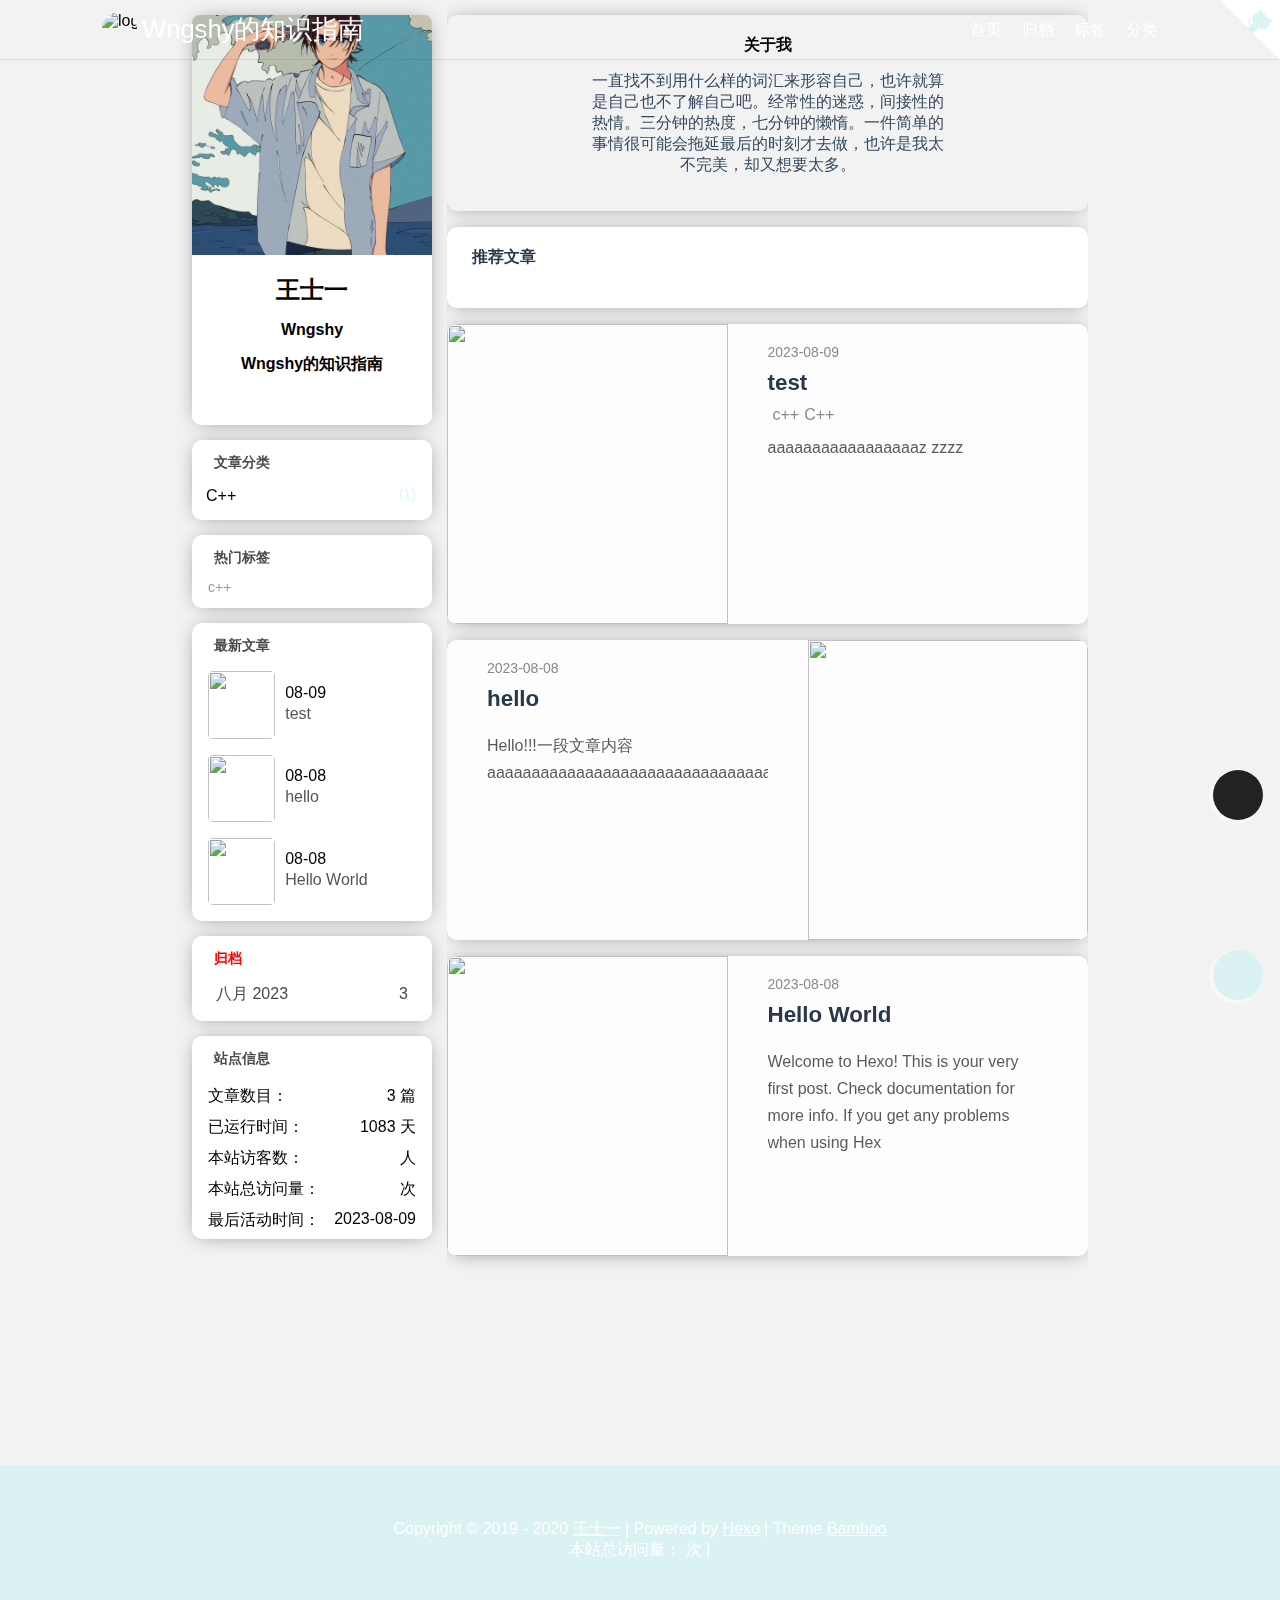
==== index.html @ 993119b2 "Site updated: 2023-08-09 16:52:49" ====
<!DOCTYPE html>
<html>
  <!-- meta/link... -->
  



<head>
  <meta http-equiv="content-type" content="text/html; charset=utf-8">
  <meta content="width=device-width, initial-scale=1.0, maximum-scale=1.0, user-scalable=0" name="viewport">
  <!-- Global site tag (gtag.js) - Google Analytics -->


  <title>Wngshy的知识指南</title>

  <link rel="icon" type="image/jpeg" href="/medias/user.jpg">
  <link rel="stylesheet" href="https://at.alicdn.com/t/font_1911880_c1nvbyezg17.css">
  <link href="https://unpkg.com/@fortawesome/fontawesome-free/css/all.min.css" rel="stylesheet">
  <link href="/js/swiper/swiper@5.4.1.min.css" rel="stylesheet">
  
  
  
  
<link rel="stylesheet" href="/css/animate.min.css">

  
<link rel="stylesheet" href="/css/style.css">

  
  
    <link href="https://cdn.jsdelivr.net/npm/@fancyapps/ui@5.0/dist/fancybox/fancybox.css" rel="stylesheet">
  
  
    
<link rel="stylesheet" href="/js/shareJs/share.min.css">

  
  <style>
        @media (max-width: 992px) {
            #waifu {
                display: none;
            }
        }
    </style>
    <script defer src="//cdn.bootcss.com/pace/1.0.2/pace.min.js"></script>
    <link href="//cdn.bootcss.com/pace/1.0.2/themes/pink/pace-theme-flash.css" rel="stylesheet">

    
    
    <!-- 依赖于jquery和vue -->
    
        <script src="https://unpkg.com/jquery@3.5.1/dist/jquery.min.js"></script>
    

    
        <script src="https://unpkg.com/vue@2.6.11/dist/vue.min.js"></script>
    

    <!-- import link -->
    
        
            
        
            
        
    
    <!-- import script -->
    
        
            
        
            
        
    

<meta name="generator" content="Hexo 6.3.0"><link rel="alternate" href="/atom.xml" title="Wngshy的知识指南" type="application/atom+xml">
</head>

  
  <!-- 预加载动画 -->
  <!-- 页面预加载动画 -->

  
    <div class="preloader_2" id="loader">
  <div class="loader"></div>
</div>

  
<script>
  var endLoading = function () {
    document.body.style.overflow = 'auto';
    document.getElementById('loader').classList.add("loading");
  }
  window.addEventListener('DOMContentLoaded',endLoading);
</script>

  <body>
    <!-- 判断是否为暗黑风格 -->
    <!-- 判断是否为黑夜模式 -->
<script>
  let isDark = JSON.parse(localStorage.getItem('dark')) || JSON.parse('false');

  if (isDark) {
    $(document.body).addClass('darkModel');
  }
</script>

    <!-- 需要在上面加载的js -->
    <script>
  function loadScript(src, cb) {
    return new Promise(resolve => {
      setTimeout(function () {
        var HEAD = document.getElementsByTagName("head")[0] || document.documentElement;
        var script = document.createElement("script");
        script.setAttribute("type", "text/javascript");
        if (cb) {
          if (JSON.stringify(cb)) {
            for (let p in cb) {
              if (p == "onload") {
                script[p] = () => {
                  cb[p]()
                  resolve()
                }
              } else {
                script[p] = cb[p]
                script.onload = resolve
              }
            }
          } else {
            script.onload = () => {
              cb()
              resolve()
            };
          }
        } else {
          script.onload = resolve
        }
        script.setAttribute("src", src);
        HEAD.appendChild(script);
      });
    });
  }

  //https://github.com/filamentgroup/loadCSS
  var loadCSS = function (src) {
    return new Promise(resolve => {
      setTimeout(function () {
        var link = document.createElement('link');
        link.rel = "stylesheet";
        link.href = src;
        link.onload = resolve;
        document.getElementsByTagName("head")[0].appendChild(link);
      });
    });
  };

</script> 

<!-- 轮播图所需要的js -->
<script src="/js/swiper/swiper.min.js"></script>
<script src="/js/swiper/vue-awesome-swiper.js"></script>
<script src="/js/swiper/swiper.animate1.0.3.min.js"></script>

<script type="text/javascript">
  Vue.use(window.VueAwesomeSwiper)
</script>


  <script src="/js/vue-typed-js/index.js"></script>


<!-- 首页的公告滚动插件的js需要重新加载 -->
<script src="/js/vue-seamless-scroll/index.js"></script>

<!-- 打字机效果js -->
<script src="https://unpkg.com/typed.js@2.0.11"></script>


    <div id="safearea">
      <main class="main" id="pjax-container">
        <!-- 头部导航 -->
        
<header class="header  " 
  id="navHeader"
  style="position: fixed;
  left: 0; top: 0; z-index: 10;width: 100%;"
>
  <div class="header-content">
    <div class="bars">
      <div id="appDrawer" class="sidebar-image">
  <div class="drawer-box-icon">
    <i class="fas fa-bars" aria-hidden="true" @click="showDialogDrawer"></i>
  </div>
  
  <transition name="fade">
    <div class="drawer-box_mask" v-cloak style="display: none;" v-show="visible" @click.self="cancelDialogDrawer">
    </div>
  </transition>
  <div class="drawer-box" :class="{'active': visible}">
    <div class="drawer-box-head bg-color">
      <img class="drawer-box-head_logo lazyload placeholder" src="/medias/user.jpg" class="lazyload placeholder" data-srcset="/medias/user.jpg" srcset="https://pic1.zhimg.com/v2-cd38920285d125be80b3eb504052c550_b.webp" alt="logo">
      <h3 class="drawer-box-head_title">Wngshy的知识指南</h3>
      <h5 class="drawer-box-head_desc"></h5>
    </div>
    
    <div class="drawer-box-content">
      <ul class="drawer-box-content_menu">
        
          
            <li class="drawer-box-content_item" style="position: relative;">
              
                <a href="/" class="drawer-menu-item-link">
                  
                    <i class="fas fa-home" aria-hidden="true"></i>
                  
                  <span class="name">首页</span>
                </a>
              
            </li>
          
            <li class="drawer-box-content_item" style="position: relative;">
              
                <a href="/archives" class="drawer-menu-item-link">
                  
                    <i class="fas fa-archive" aria-hidden="true"></i>
                  
                  <span class="name">归档</span>
                </a>
              
            </li>
          
            <li class="drawer-box-content_item" style="position: relative;">
              
                <a href="/tags" class="drawer-menu-item-link">
                  
                    <i class="fas fa-tags" aria-hidden="true"></i>
                  
                  <span class="name">标签</span>
                </a>
              
            </li>
          
            <li class="drawer-box-content_item" style="position: relative;">
              
                <a href="/categories" class="drawer-menu-item-link">
                  
                    <i class="fas fa-bookmark" aria-hidden="true"></i>
                  
                  <span class="name">分类</span>
                </a>
              
            </li>
          
        
        
          <li class="drawer-box-content_item">
            <a target="_blank" rel="noopener" href="https://github.com/wangshiyi101">
              <i class="fas fa-github" aria-hidden="true"></i>
              <span>Github</span>
            </a>
          </li>
        
      </ul>
    </div>
  </div>
</div>

<script>
  var body = document.body || document.documentElement || window;
  var vm = new Vue({
    el: '#appDrawer',
    data: {
      visible: false,
      top: 0,
      openArr: [],
    },
    computed: {
    },
    mounted() {
    },
    methods: {
      isOpen(index) {
        if (this.openArr.includes(index)) {
          return true;
        } else {
          return false;
        }
      },
      openOrCloseMenu(curIndex) {
        const index = this.openArr.indexOf(curIndex);
        if (index !== -1) {
          this.openArr.splice(index, 1);
        } else {
          this.openArr.push(curIndex);
        }
      },
      showDialogDrawer() {
        this.visible = true;
        // 防止页面滚动，只能让弹框滚动
        this.top = $(document).scrollTop()
        body.style.cssText = 'width: 100%; height: 100%;overflow: hidden;';
      },
      cancelDialogDrawer() {
        this.visible = false;
        body.removeAttribute('style');
        $(document).scrollTop(this.top)
      }
    },
    created() {}
  })
</script>

    </div>
    <div class="blog-title" id="author-avatar">
      
        <div class="avatar">
          <img src="/medias/user.jpg" class="lazyload placeholder" data-srcset="/medias/user.jpg" srcset="https://pic1.zhimg.com/v2-cd38920285d125be80b3eb504052c550_b.webp" alt="logo">
        </div>
      
      <a href="/" class="logo">Wngshy的知识指南</a>
    </div>
    <nav class="navbar">
      <ul class="menu">
        
          
            <li class="menu-item" style="position: relative;">
              
                <a href="/" class="menu-item-link" title="首页">
                  
                    <i class="fas fa-home" aria-hidden="true"></i>
                  
                  <span class="name">首页</span>
                </a>
              
            </li>
          
            <li class="menu-item" style="position: relative;">
              
                <a href="/archives" class="menu-item-link" title="归档">
                  
                    <i class="fas fa-archive" aria-hidden="true"></i>
                  
                  <span class="name">归档</span>
                </a>
              
            </li>
          
            <li class="menu-item" style="position: relative;">
              
                <a href="/tags" class="menu-item-link" title="标签">
                  
                    <i class="fas fa-tags" aria-hidden="true"></i>
                  
                  <span class="name">标签</span>
                </a>
              
            </li>
          
            <li class="menu-item" style="position: relative;">
              
                <a href="/categories" class="menu-item-link" title="分类">
                  
                    <i class="fas fa-bookmark" aria-hidden="true"></i>
                  
                  <span class="name">分类</span>
                </a>
              
            </li>
          
        
      </ul>
      
      
        <div id="appSearch">
  <div class="search"  @click="showDialog()"><i class="fas fa-search" aria-hidden="true"></i></div>
  <transition name="fade">
    <div class="message-box_wrapper" style="display: none;" v-cloak v-show="dialogVisible" @click.self="cancelDialogVisible()">
      <div class="message-box animated bounceInDown">
        <h2>
          <span>
            <i class="fas fa-search" aria-hidden="true"></i>
            <span class="title">本地搜索</span>
          </span>
          <i class="fas fa-times close" pointer style="float:right;" aria-hidden="true" @click.self="cancelDialogVisible()"></i>
        </h2>
        <form class="site-search-form">
          <input type="text"
            placeholder="请输入关键字"
            id="local-search-input" 
            @click="getSearchFile()"
            class="st-search-input"
            v-model="searchInput"
          />
        </form>
        <div class="result-wrapper">
          <div id="local-search-result" class="local-search-result-cls"></div>
        </div>
      </div>
    </div>
  </transition>
</div>
<script src="/js/local_search.js"></script>
<script>
  var body = document.body || document.documentElement || window;
  var vm = new Vue({
    el: '#appSearch',
    data: {
      dialogVisible: false,
      searchInput: '',
      top: 0,
    },
    computed: {
    },
    mounted() {
      window.addEventListener('pjax:complete', () => {
        this.cancelDialogVisible();
      })
    },
    methods: {
      showDialog() {
        this.dialogVisible = true;
        // 防止页面滚动，只能让弹框滚动
        this.top = $(document).scrollTop()
        body.style.cssText = 'overflow: hidden;';
      },
      getSearchFile() {
        if (!this.searchInput) {
          getSearchFile("/search.xml");
        }
      },
      cancelDialogVisible() {
        this.dialogVisible = false;
        body.removeAttribute('style');
        $(document).scrollTop(this.top)
      },
    },
    created() {}
  })
</script>
<!-- 解决刷新页面闪烁问题，可以在元素上添加display: none, 或者用vue.extend方法，详情：https://blog.csdn.net/qq_31393401/article/details/81017912 -->
<!-- 下面是搜索基本写法 -->
<!-- <script type="text/javascript" id="local.search.active">
  var inputArea = document.querySelector("#local-search-input");
  inputArea.onclick   = function(){ getSearchFile(); this.onclick = null }
  inputArea.onkeydown = function(){ if(event.keyCode == 13) return false }
</script> -->

      

    </nav>
  </div>
  
    <a target="_blank" rel="noopener" href="https://github.com/wangshiyi101" class="github-corner color-primary" aria-label="View source on GitHub"><svg width="60" height="60" viewBox="0 0 250 250" style="fill:#fff; position: absolute; top: 0; border: 0; right: 0;" aria-hidden="true"><path d="M0,0 L115,115 L130,115 L142,142 L250,250 L250,0 Z"></path><path d="M128.3,109.0 C113.8,99.7 119.0,89.6 119.0,89.6 C122.0,82.7 120.5,78.6 120.5,78.6 C119.2,72.0 123.4,76.3 123.4,76.3 C127.3,80.9 125.5,87.3 125.5,87.3 C122.9,97.6 130.6,101.9 134.4,103.2" fill="currentColor" style="transform-origin: 130px 106px;" class="octo-arm"></path><path d="M115.0,115.0 C114.9,115.1 118.7,116.5 119.8,115.4 L133.7,101.6 C136.9,99.2 139.9,98.4 142.2,98.6 C133.8,88.0 127.5,74.4 143.8,58.0 C148.5,53.4 154.0,51.2 159.7,51.0 C160.3,49.4 163.2,43.6 171.4,40.1 C171.4,40.1 176.1,42.5 178.8,56.2 C183.1,58.6 187.2,61.8 190.9,65.4 C194.5,69.0 197.7,73.2 200.1,77.6 C213.8,80.2 216.3,84.9 216.3,84.9 C212.7,93.1 206.9,96.0 205.4,96.6 C205.1,102.4 203.0,107.8 198.3,112.5 C181.9,128.9 168.3,122.5 157.7,114.1 C157.9,116.9 156.7,120.9 152.7,124.9 L141.0,136.5 C139.8,137.7 141.6,141.9 141.8,141.8 Z" fill="currentColor" class="octo-body"></path></svg></a><style>.github-corner:hover .octo-arm{animation:octocat-wave 560ms ease-in-out}@keyframes octocat-wave{0%,100%{transform:rotate(0)}20%,60%{transform:rotate(-25deg)}40%,80%{transform:rotate(10deg)}}@media (max-width:500px){.github-corner:hover .octo-arm{animation:none}.github-corner .octo-arm{animation:octocat-wave 560ms ease-in-out}}</style>
  
  
</header>
        <!-- 内容区域 -->
        
  <!-- 首页轮播 -->
  

  <link href="/js/vue-typed-js/index.css" rel="stylesheet">






<div class="swiper-length" style="display: none;">0</div>
<div id="appSwiper"
  class="swiper-no-swiping"
  @mouseenter="stopAutoPlay()" 
  @mouseleave="startAutoPlay()"
>
  <swiper v-cloak ref="mySwiper" :options="swiperOptions" @slideChangeTransitionEnd="slideChangeTransitionEnd">
    
      <swiper-slide>
        <div class="item swiper-lazy" data-background="/medias/back.jpg" style="background-size: 300000px; 
          background-position: left center;" style="position: relative;">
          <div class="swiper-bgmask" style="position: absolute;top: 0;left: 0;width: 100%;height: 100%;"></div>
            <div class="flag">
              
              <div class="img-mask swiper-lazy swiper-default-bgImg" data-background="/medias/back.jpg" style="height: 100%; background-size: cover; 
                background-position: center center;">
                <div class="swiper-lazy-preloader swiper-lazy-preloader-white"></div>   
              </div>
              <div class="flag-text">
                <div class="flag-text-content">
                  <div class="title ani animated" swiper-animate-effect="fadeInDown" swiper-animate-duration="0.2s" swiper-animate-delay="0.1s">是你来了么</div>
                  
                    <div class="ani animated default-excerpt" swiper-animate-effect="fadeInDown" swiper-animate-duration="0.2s" swiper-animate-delay="0.1s">
                      <vue-typed-js :strings="defaultDesc" :loop="defaultDescTypedLoop" :type-speed="100" :back-speed="50">
                        <h1 class="typing"></h1>
                      </vue-typed-js>
                    </div>
                    
                </div>
                <div style="display: flex;" class="flag-text-btns">
                  
                  
                </div>
              </div>
            </div>
          </div>
      </swiper-slide>
    
  </swiper>
  
    <div id="scroll-down" @click="toPostContent()">
      <a href="javascript:;">
        <i class="fas fa-angle-down scroll-down-effects"></i>
      </a>
    </div>
  
  <canvas id="header_canvas"style="position:absolute;bottom:0;width:100%;pointer-events:none;"></canvas>
    
</div>



<script>
  var autoplay = JSON.parse('false');
  var delay = '5000';
  var loop = JSON.parse('true') ? false : JSON.parse('true');
  var effect = 'slide';
  var swiperLength = parseInt(document.querySelector(".swiper-length").innerText);
  var defaultDesc = '月亮很亮，亮也没用，没用也亮';
  defaultDesc = defaultDesc.split(',');
  var defaultDescTypedLoop = JSON.parse('true');
  var vm = new Vue({
    el: '#appSwiper',
    data: {
      defaultDesc: defaultDesc,
      defaultDescTypedLoop,
      swiperOptions: {
        pagination: {
          el: '.swiper-pagination',
          clickable: true // 允许点击小圆点跳转
        },
        loop: loop ? true : false,
        effect, // fade
        autoplay: (autoplay && swiperLength > 1) ? {
  　　　　delay,
  　　　　disableOnInteraction: false // 手动切换之后继续自动轮播
    　　} : false,
        navigation: {
          nextEl: '.swiper-button-next',
          prevEl: '.swiper-button-prev',
        },
        lazy: {
          loadPrevNext: true,
        },
        on:{
          init: function() {
            swiperAnimateCache(this); //隐藏动画元素 
            swiperAnimate(this); //初始化完成开始动画
          }, 
          slideChangeTransitionEnd: function(){ 
            swiperAnimate(this); //每个slide切换结束时也运行当前slide动画
          } 
        }
        // Some Swiper option/callback...
      }
    },
    computed: {
      swiper() {
        return this.$refs.mySwiper.$swiper
      }
    },
    mounted() {
      // console.log('Current Swiper instance object', this.swiper)
      // this.swiper.slideTo(0, 1000, false)
    },
    methods: {
      stopAutoPlay() {
        (autoplay && swiperLength > 1) && this.swiper.autoplay.stop();
      },
      startAutoPlay() {
        (autoplay && swiperLength > 1) && this.swiper.autoplay.start();
      },
      slideChangeTransitionEnd() {
        console.log('1');
      },
      toPostContent() {
        const fullHeight = $(window).height() - 60;
        $('html,body').animate({scrollTop: fullHeight},500);
      }
    },
    created() {}
  })
</script>

<style>
#appSwiper {
  position: relative;
  user-select: none;
  overflow: hidden;
  font-family: Titillium Web,'PingFang SC','Hiragino Sans GB','Microsoft JhengHei','Microsoft YaHei',sans-serif;
}
.default-excerpt {
  font-size: 1.6em;
  margin-top: 1em;
  color: #eee;
}
.bottom-one-btn {
  margin-top: 15px;
}
.swiper-container {
  overflow: hidden;
  z-index: 0;
}
.swiper-slide {
  height: 350px;
  position: relative;
}
.swiper-button-prev,
.swiper-button-next {
  padding: 10px 10px;
  transition: background 0.2s;
}
.swiper-button-prev:hover,
.swiper-button-next:hover {
  background: rgba(0, 0, 0, 0.2);
}
.swiper-slide .item {
  width: 100%;
  height: 100%;
}
.flag {
  position: relative;
  width: 70%;
  margin: 0 auto;
  color: #ffffff;
  height: 100%;
  background: #000;
}
.flag img {
  min-height: 100%;
}
.flag-text {
  position: absolute;
  top: 50px;
  left: 50px;
  width: 80%;
  height: 280px;
  display: flex;
  flex-direction: column;
  justify-content: space-between;
  z-index: 9999;
}
.flag-text .title {
  font-size: 1.8em;
}
.flag-text .title a {
  color: #fff;
  transition: color 0.3s;
}
.flag-text .title a:hover {
  color: rgba(212,241,242,0.8);
}
.flag-text .excerpt {
  color: #eee;
  width: 70%;
  line-height: 30px;
  height: 150px;
  margin-top: 2%;
  display: -webkit-box;
  -webkit-box-orient: vertical;
  -webkit-line-clamp: 5;
  overflow: hidden;
}
.swiper-pagination-bullet-active {
  opacity: 1;
  background-color: #42b983;
}
.img-mask {
  opacity:0.6; filter: alpha(opacity=60);
}
.flag-text .read-more {
  margin-bottom: 30px;
  padding: 5px 15px;
  color: #ffffff;
  border-radius: 20px;
}
#scroll-down {
  position: absolute;
  bottom: 10px;
  left: 50%;
  transform: translateX(-50%);
  font-size: 2.5em;
  color: #fff;
  cursor: pointer;
  z-index: 2;
}
#scroll-down a {
  color: #fff;
}
@-webkit-keyframes rightan
  {
  
  0%
  {
    transform: translateY(0);
    opacity: 0.5;
  }
  50% {
    transform: translateY(-30px);
    opacity: 1;
  }
  100%
  {
    transform: translateY(0);
    opacity: 0.5;
  }
}
.scroll-down-effects {
  animation: rightan 1.5s infinite;
}
/* 当头部导航设置为背景透明的时候 */
.swiper-slide {
  height: 400px;
}
.flag-text {
  top: 80px;
}

@media (min-width: 992px) {
  .swiper-button-prev {
    margin-left: 15%;
    transform: translateX(-180%);
  }
  .swiper-button-next {
    margin-right: 15%;
    transform: translateX(180%);
  }
  .flag-text .title {
    width: 80%;
    line-height: 35px;
    max-height: 70px;
    display: -webkit-box;
    -webkit-box-orient: vertical;
    -webkit-line-clamp: 2;
    overflow: hidden;
  }
}
@media screen and (max-width: 1200px) { 
  .flag {
    width: 80%;
  }
  .swiper-button-prev {
    margin-left: 10%;
    transform: translateX(-180%);
  }
  .swiper-button-next {
    margin-right: 10%;
    transform: translateX(180%);
  }
}
@media (max-width: 992px) {
  .flag {
    width: 100%;
  }
  .flag-text .title {
    font-size: 1.5em;
    margin-top: 50px;
    display: -webkit-box;
    -webkit-box-orient: vertical;
    -webkit-line-clamp: 2;
    overflow: hidden;
  }
  .flag-text {
    position: absolute;
    top: 0;
    left: 0;
    width: 80%;
    height: 100%;
    margin-left: 50%;
    transform: translateX(-50%);
  }
  .flag-text .excerpt {
    width: 100%;
    line-height: 25px;
    height: 125px;
    display: -webkit-box;
    -webkit-box-orient: vertical;
    -webkit-line-clamp: 5;
    overflow: hidden;
  }
  .flag-text .read-more {
    margin-bottom: 80px;
  }
}
@media (max-width: 992px) and (min-width: 551px) {
  .flag-text .excerpt {
    width: 70%;
  }
}
@media (max-width: 551px) {
  .swiper-slide {
    height: 250px;
  }
  .flag-text .title {
    line-height: 30px;
    max-height: 60px;
    display: -webkit-box;
    -webkit-box-orient: vertical;
    -webkit-line-clamp: 2;
    overflow: hidden;
    margin-top: 20px;
  }
  .flag-text .excerpt {
    font-size: 1em;
    line-height: 20px;
    height: 80px;
    display: -webkit-box;
    -webkit-box-orient: vertical;
    -webkit-line-clamp: 4;
  }
  .flag-text .excerpt { 
    margin-top: 10px;
  }
  .flag-text .read-more {
    margin-top: 10px;
    margin-bottom: 50px;
  }
  .swiper-button-prev,
  .swiper-button-next {
    transform: scale(0.5);
  }
  .swiper-button-prev {
    left: 0;
  }
  .swiper-button-next {
    right: 0;
  }
}
/* 当头部导航设置为背景透明的时候 */
  @media (max-width: 992px) {
    .flag-text {
      top: 60px;
      height: 80%;
    }
  }
  @media (max-width: 551px) {
    .swiper-slide {
      height: 310px;
    }
  }

/* 文字或者按钮居中显示 */

  .flag-text {
    left: 10%;
  }
  .flag-text .flag-text-content {
    width: 100%;
    text-align: center;
  }
  .flag-text .title {
    width: 100%;
    text-align: center;
  }
  .flag-text .excerpt { 
    width: 100%;
    text-align: center;
  }
  .bottom-one-btn {
    display: flex;
    justify-content: center;
  }
  .default-excerpt {
    display: flex;
    justify-content: center;
    font-size: 1.6em;
  }
  .flag-text-btns {
    justify-content: center;
  }
  @media (min-width: 992px) {
    .flag-text .excerpt {
      line-height: 30px;
      display: -webkit-box;
      -webkit-box-orient: vertical;
      -webkit-line-clamp: 5;
      overflow: hidden;
    }
  }
  @media (max-width: 992px) {
    .flag-text {
      margin-left: 0;
      transform: translateX(0);
    }
  }




/* 全屏显示 */

  .flag {
    width: 100%;
  }
  .swiper-slide {
    height: 100vh;
  }
  .flag-text {
    top: 50%;
    left: 15%;
    transform: translateY(-50%);
    width: 70%;
    height: auto;
  }
  .flag-text .title {
    font-size: 2.8em;
    line-height: 1.5em;
    max-height: none;
  }
  .flag-text .excerpt {
    font-size: 1.25em;
    height: 150px;
  }
  .flag-text .read-more {
    margin-top: 10px;
  }
  .swiper-button-prev,
  .swiper-button-next {
    margin-top: -60px!important;
  }
  .swiper-btn-color,
  .swiper-btn-color2 {
    background-color: transparent;
    border: 1px solid #fff;
  }
  .swiper-btn-color:hover,
  .swiper-btn-color2:hover {
    background-color: rgba(212,241,242,0.8);
    border: 1px solid rgba(212,241,242,0.8)!important;
  }
  .flag-text-btns {
    justify-content: center;
  }
  .swiper-button-prev {
    margin-left: 10px;
    transform: translateX(0);
    border-radius: 50%;
    padding: 0;
    width: 50px;
    height: 50px;
  }
  .swiper-button-next {
    margin-right: 10px;
    transform: translateX(0);
    border-radius: 50%;
    padding: 0;
    width: 50px;
    height: 50px;
  }
  .swiper-button-next:after, .swiper-button-prev:after {
    font-size: 1.2em;
  }
  @media (min-width: 992px) {
    .flag-text .excerpt {
      line-height: 35px;
      height: 175px;
    }
    .default-excerpt {
      min-height: 150px;
    }
    .typed-element {
      align-items: unset;
    }
  }
  @media (max-width: 992px) {
    .flag-text {
      margin-left: 0;
      height: 60%;
      top: 55%;
    }
    .flag-text .title {
      font-size: 2.4em;
      margin-top: 0;
      display: -webkit-box;
      -webkit-box-orient: vertical;
      -webkit-line-clamp: 2;
      overflow: hidden;
    }
    .flag-text .excerpt {
      line-height: 35px;
      height: 185px;
    }
    .flag-text .read-more {
      margin-top: 20px;
    }
  }
  @media (max-width: 551px) {
    .flag-text {
      height: 60%;
    }
    .flag-text .title {
      font-size: 2.2em;
    }
    .flag-text .excerpt {
      line-height: 30px;
    }
    .flag-text .read-more {
      margin-top: 50px;
      padding: 10px 30px;
    }
    .swiper-button-prev {
      margin-left: 0;
    }
    .swiper-button-next {
      margin-right: 0;
    }
    .default-excerpt {
      margin-top: 1em;
    }
  }


/* video */
.swiper-video {
  width: 100%;
  height: 100%;
}
.swiper-video video {
  pointer-events: none;
}
.swiper-video-maskBox{
  position: absolute;
  top: 0;
  left: 0;
  height: 100%;
  width: 100%;
  background-color: #000;
  opacity: 0.2;
  z-index: 1;
}
@media (min-width: 992px) {
  
    .swiper-video {
      display: none;
    }
    .swiper-default-bgImg {
      display: block;  
    }
  
}
@media (max-width: 992px) {
  .swiper-video {
    display: none;
  }
  .swiper-default-bgImg {
    display: block;  
  }
}
/* video-end */
</style>


<div id="l_main">
  <div class="l_content">
    <!-- 自定义的内容 -->
    
    <!-- 首页座右铭 -->
    
  <div class="motto">
      <h3 class="motto-title">关于我</h3>
      <div class="motto-content">
        <p>
          一直找不到用什么样的词汇来形容自己，也许就算是自己也不了解自己吧。经常性的迷惑，间接性的热情。三分钟的热度，七分钟的懒惰。一件简单的事情很可能会拖延最后的时刻才去做，也许是我太不完美，却又想要太多。  
        </p> 
      </div>
  </div>

    <!-- 首页公告 -->
    
    <!-- 首页文章置顶 -->
    


<div class="topArticle reveal">
	<h3><i class="fas fa-thumbs-o-up" aria-hidden="true"></i>推荐文章</h3>
	<div class="articles">
		
			
		
			
		
			
		
	</div>
</div>


    <div class="bg-floor" id="home-bg-floor" style="position: fixed;left: 0;top: 0;width: 100%;height: 100%;z-index: -2;"></div>
    <!-- 每一篇文章卡片 -->
    <!-- hash算法 -->

<section class="posts">
  
    
    <article class="post reveal" style="flex-direction: row-reverse;   ">
      <div class="post-main">
        <div class="post-info">
          <div class="post-time">
            <i class="fas fa-clock" aria-hidden="true"></i>
            <span class="post-time">2023-08-09</span>
          </div>
          <div class="post-title">
            <a class="post-title-link" href="/2023/08/09/test/">test</a>
          </div>
          <div class="post-meta">
            <div class="post-tags">
              <!-- 文章详情页的标签 -->

    <i class="iconfont icontag"></i>
    <ul class="article-tag-list" itemprop="keywords"><li class="article-tag-list-item"><a class="article-tag-list-link" href="/tags/c/" rel="tag">c++</a></li></ul>

            </div>
            <div class="post-categories">
              <!-- 文章详情页的分类 -->

<div class="article-category">
  <i class="iconfont iconbookmark1"></i>
  <a class="article-category-link" href="/categories/C/">C++</a>
</div>


            </div>
          </div>
          <div class="post-img-mobile">
            <a href="/2023/08/09/test/" style="background-size: cover; 
              background-position: center center;">
              <img class="lazyload lazyload placeholder" src="https://pic3.zhimg.com/80/v2-e5c15010b8ba4608a1974403a02a2da0_1440w.webp" class="lazyload placeholder" data-srcset="https://pic3.zhimg.com/80/v2-e5c15010b8ba4608a1974403a02a2da0_1440w.webp" srcset="https://pic1.zhimg.com/v2-cd38920285d125be80b3eb504052c550_b.webp" alt="">
            </a>
          </div>
          <div class="post-content">
            aaaaaaaaaaaaaaaaaz
zzzz

          </div>
        </div>
        <div class="post-more">
          <a href="/2023/08/09/test/">
            <i class="iconfont iconmore" pointer style="float: right;  " title="阅读更多"></i>
          </a>
        </div>
      </div>
      <div class="post-img">
        <a href="/2023/08/09/test/" style="background-size: cover; 
          background-position: center center;">
          <img class="lazyload lazyload placeholder" src="https://pic3.zhimg.com/80/v2-e5c15010b8ba4608a1974403a02a2da0_1440w.webp" class="lazyload placeholder" data-srcset="https://pic3.zhimg.com/80/v2-e5c15010b8ba4608a1974403a02a2da0_1440w.webp" srcset="https://pic1.zhimg.com/v2-cd38920285d125be80b3eb504052c550_b.webp" alt="">
        </a>
      </div>
    </article>
  
    
    <article class="post reveal" style="   ">
      <div class="post-main">
        <div class="post-info">
          <div class="post-time">
            <i class="fas fa-clock" aria-hidden="true"></i>
            <span class="post-time">2023-08-08</span>
          </div>
          <div class="post-title">
            <a class="post-title-link" href="/2023/08/08/hello/">hello</a>
          </div>
          <div class="post-meta">
            <div class="post-tags">
              <!-- 文章详情页的标签 -->

            </div>
            <div class="post-categories">
              <!-- 文章详情页的分类 -->


            </div>
          </div>
          <div class="post-img-mobile">
            <a href="/2023/08/08/hello/" style="background-size: cover; 
              background-position: center center;">
              <img class="lazyload lazyload placeholder" src="https://pic2.zhimg.com/80/v2-63bbdb5b76b8d349ad35ff4281efbd37_1440w.webp" class="lazyload placeholder" data-srcset="https://pic2.zhimg.com/80/v2-63bbdb5b76b8d349ad35ff4281efbd37_1440w.webp" srcset="https://pic1.zhimg.com/v2-cd38920285d125be80b3eb504052c550_b.webp" alt="">
            </a>
          </div>
          <div class="post-content">
            Hello!!!一段文章内容aaaaaaaaaaaaaaaaaaaaaaaaaaaaaaaaaaaaaaaaaaaaaaaaaaaaaaaaaaaaaaaa

          </div>
        </div>
        <div class="post-more">
          <a href="/2023/08/08/hello/">
            <i class="iconfont iconmore" pointer style="  " title="阅读更多"></i>
          </a>
        </div>
      </div>
      <div class="post-img">
        <a href="/2023/08/08/hello/" style="background-size: cover; 
          background-position: center center;">
          <img class="lazyload lazyload placeholder" src="https://pic2.zhimg.com/80/v2-63bbdb5b76b8d349ad35ff4281efbd37_1440w.webp" class="lazyload placeholder" data-srcset="https://pic2.zhimg.com/80/v2-63bbdb5b76b8d349ad35ff4281efbd37_1440w.webp" srcset="https://pic1.zhimg.com/v2-cd38920285d125be80b3eb504052c550_b.webp" alt="">
        </a>
      </div>
    </article>
  
    
    <article class="post reveal" style="flex-direction: row-reverse;   ">
      <div class="post-main">
        <div class="post-info">
          <div class="post-time">
            <i class="fas fa-clock" aria-hidden="true"></i>
            <span class="post-time">2023-08-08</span>
          </div>
          <div class="post-title">
            <a class="post-title-link" href="/2023/08/08/hello-world/">Hello World</a>
          </div>
          <div class="post-meta">
            <div class="post-tags">
              <!-- 文章详情页的标签 -->

            </div>
            <div class="post-categories">
              <!-- 文章详情页的分类 -->


            </div>
          </div>
          <div class="post-img-mobile">
            <a href="/2023/08/08/hello-world/" style="background-size: cover; 
              background-position: center center;">
              <img class="lazyload lazyload placeholder" src="https://pic3.zhimg.com/80/v2-5f7cb7e900b9dcf5354c3d4d2c5cc3c2_1440w.webp" class="lazyload placeholder" data-srcset="https://pic3.zhimg.com/80/v2-5f7cb7e900b9dcf5354c3d4d2c5cc3c2_1440w.webp" srcset="https://pic1.zhimg.com/v2-cd38920285d125be80b3eb504052c550_b.webp" alt="">
            </a>
          </div>
          <div class="post-content">
            Welcome to Hexo! This is your very first post. Check documentation for more info. If you get any problems when using Hex
          </div>
        </div>
        <div class="post-more">
          <a href="/2023/08/08/hello-world/">
            <i class="iconfont iconmore" pointer style="float: right;  " title="阅读更多"></i>
          </a>
        </div>
      </div>
      <div class="post-img">
        <a href="/2023/08/08/hello-world/" style="background-size: cover; 
          background-position: center center;">
          <img class="lazyload lazyload placeholder" src="https://pic3.zhimg.com/80/v2-5f7cb7e900b9dcf5354c3d4d2c5cc3c2_1440w.webp" class="lazyload placeholder" data-srcset="https://pic3.zhimg.com/80/v2-5f7cb7e900b9dcf5354c3d4d2c5cc3c2_1440w.webp" srcset="https://pic1.zhimg.com/v2-cd38920285d125be80b3eb504052c550_b.webp" alt="">
        </a>
      </div>
    </article>
  
</section>
    <!-- 翻页 -->
    
  </div>

  <aside id='l_side'>
  
    
      <section class="widget side_blogger">
  <div class='content'>
    
      
        <a class='avatar flat-box rectangle' href='/about/'>
          <img src='/medias/user.jpg'/>
        </a>
      
    
    
      <div class='text'>
        
          <h2>王士一</h2>
        
        
          <p>Wngshy</p>

        
        
          <p><span id="jinrishici-sentence">Wngshy的知识指南</span></p>
          <script src="https://sdk.jinrishici.com/v2/browser/jinrishici.js" charset="utf-8"></script>
        
      </div>
    
    
      <div class="social-wrapper">
        
          
            <a href="mailto:1421932407@qq.com"
              class="social fas fa-envelope flat-btn"
              target="_blank"
              rel="external nofollow noopener noreferrer">
              
            </a>
          
        
          
            <a href="https://github.com/wangshiyi101"
              class="social fab fa-github flat-btn"
              target="_blank"
              rel="external nofollow noopener noreferrer">
              
            </a>
          
        
          
            <a href="tencent://AddContact/?fromId=50&amp;fromSubId=1&amp;subcmd=all&amp;uin=1421932407"
              class="social fab fa-qq flat-btn"
              target="_blank"
              rel="external nofollow noopener noreferrer">
              
            </a>
          
        
      </div>
    
  </div>
</section>

    
  
  
  

  <div class="layout_sticky">    
    
      
        
    <section class="widget side_category">
      
  <header>
    
      <a style="color: " href='/categories'><i class="fas fa-folder-open fa-fw" aria-hidden="true"></i><span class='name'>文章分类</span></a>
    
  </header>


      <div class='content'>
        <ul class="entry navigation">
          
            <li><a class="flat-box"
              title="/categories/C/" href="/categories/C/"
              id="categoriesC"
              ><div class='name'>C++</div><div class='badge'>(1)</div></a></li>
          
        </ul>
      </div>
    </section>
  
  
      
      
        
<section class="widget side_tagcloud">
    
  <header>
    
      <a style="color: " href='/tags/'><i class="fas fa-tags fa-fw" aria-hidden="true"></i><span class='name'>热门标签</span></a>
    
  </header>


    <div class='content'>
    <a href="/tags/c/" style="font-size: 14px; color: #999">c++</a>
    </div>
</section>

  
      
      
  <section class="widget side_recent_post">
    
  <header>
    
      <i style="color: " class="fas fa-book fa-fw" aria-hidden="true"></i><span class='name' style="color: ">最新文章</span>
    
  </header>


    <div class='content'>
      
      <!-- hash算法 -->
      
      <div class="aside-list">
        
          <div class="aside-list-item">
            
            
            

            <div class="post-img-box">
              <a href="/2023/08/09/test/" class="post-img " style="background-size: cover; 
                background-position: center center;">
                <img class="lazyload lazyload placeholder" style="width:100%;height:100%;object-fit:cover;" data-src="https://pic3.zhimg.com/80/v2-e5c15010b8ba4608a1974403a02a2da0_1440w.webp" class="lazyload placeholder" data-srcset="https://pic3.zhimg.com/80/v2-e5c15010b8ba4608a1974403a02a2da0_1440w.webp" srcset="https://pic1.zhimg.com/v2-cd38920285d125be80b3eb504052c550_b.webp" alt="">
              </a>
            </div>
            <div class="post-date-title">
              <div>
                
                  <span class="post-date">08-09</span>
                
              </div>
              <a class="post-title" href="/2023/08/09/test/">test</a>
            </div>
          </div>
        
          <div class="aside-list-item">
            
            
            

            <div class="post-img-box">
              <a href="/2023/08/08/hello/" class="post-img " style="background-size: cover; 
                background-position: center center;">
                <img class="lazyload lazyload placeholder" style="width:100%;height:100%;object-fit:cover;" data-src="https://pic2.zhimg.com/80/v2-63bbdb5b76b8d349ad35ff4281efbd37_1440w.webp" class="lazyload placeholder" data-srcset="https://pic2.zhimg.com/80/v2-63bbdb5b76b8d349ad35ff4281efbd37_1440w.webp" srcset="https://pic1.zhimg.com/v2-cd38920285d125be80b3eb504052c550_b.webp" alt="">
              </a>
            </div>
            <div class="post-date-title">
              <div>
                
                  <span class="post-date">08-08</span>
                
              </div>
              <a class="post-title" href="/2023/08/08/hello/">hello</a>
            </div>
          </div>
        
          <div class="aside-list-item">
            
            
            

            <div class="post-img-box">
              <a href="/2023/08/08/hello-world/" class="post-img " style="background-size: cover; 
                background-position: center center;">
                <img class="lazyload lazyload placeholder" style="width:100%;height:100%;object-fit:cover;" data-src="https://pic3.zhimg.com/80/v2-5f7cb7e900b9dcf5354c3d4d2c5cc3c2_1440w.webp" class="lazyload placeholder" data-srcset="https://pic3.zhimg.com/80/v2-5f7cb7e900b9dcf5354c3d4d2c5cc3c2_1440w.webp" srcset="https://pic1.zhimg.com/v2-cd38920285d125be80b3eb504052c550_b.webp" alt="">
              </a>
            </div>
            <div class="post-date-title">
              <div>
                
                  <span class="post-date">08-08</span>
                
              </div>
              <a class="post-title" href="/2023/08/08/hello-world/">Hello World</a>
            </div>
          </div>
        
      </div>
    </div>
  </section>

      
  <section class="widget side_archives">
    
    <header><a style="color: red" href='/archives/'><i class="fas fa-archive fa-fw" aria-hidden="true"></i><span class='name'>归档</span></a></header><div class="content"><ul class="card-archive-list"><li class="card-archive-list-item"><a class="card-archive-list-link" href="/archives/2023/08/"><span class="card-archive-list-date">八月 2023</span><span class="card-archive-list-count">3</span></a></li></ul></div>
  </section>

      <section class="widget side_webinfo">
  
  <header>
    
      <i style="color: " class="fas fa-chart-line fa-fw" aria-hidden="true"></i><span class='name' style="color: ">站点信息</span>
    
  </header>


  <div class='content'>
    <div class="webinfo">
      
        <div class="webinfo-item">
          <div>文章数目：</div>
          <div>3 篇</div>
        </div>
      

      
        <div class="webinfo-item">
          <div>已运行时间：</div>
          <div id="webinfo-runtime-count" publish_date="03/24/2020 21:34:09"></div>
        </div>
        <script>
          var BirthDay = new Date(new Date('2023/08/08'));
          var today = new Date();
          var timeold = (today.getTime() - BirthDay.getTime());
          var daysold = Math.floor(timeold / (24 * 60 * 60 * 1000));
          document.getElementById('webinfo-runtime-count').innerHTML = daysold + ' 天';
        </script>
      


      

      
        <div class="webinfo-item">
          <div>本站访客数：</div>
          
          <div><span id="busuanzi_value_site_uv"><i class="fas fa-fan fa-spin fa-fw" aria-hidden="true"></i></span> 人</div>
          
        </div>
      

      
        <div class="webinfo-item">
          <div>本站总访问量：</div>
          
          <div><span id="busuanzi_value_site_pv"><i class="fas fa-fan fa-spin fa-fw" aria-hidden="true"></i></span> 次</div>
          
        </div>
      

      
        <div class="webinfo-item">
          <div>最后活动时间：</div>
          
            <div id="last-update" style="display: none;">Wed Aug 09 2023 16:52:47 GMT+0800 (GMT+08:00)</div>
            <div id="last-update-show">2023-08-09 日</div>
          
        </div>
        
        <script>
          function timeago(dateTimeStamp) {
              var minute = 1000 * 60; //把分，时，天，周，半个月，一个月用毫秒表示
              var hour = minute * 60;
              var day = hour * 24;
              var week = day * 7;
              var month = day * 30;
              var now = new Date().getTime(); //获取当前时间毫秒
              var diffValue = now - dateTimeStamp; //时间差
              if (diffValue < 0) {
                  return;
              }
              var minC = diffValue / minute; //计算时间差的分，时，天，周，月
              var hourC = diffValue / hour;
              var dayC = diffValue / day;
              var weekC = diffValue / week;
              var monthC = diffValue / month;
              if (monthC >= 1 && monthC <= 3) {
                  result = " " + parseInt(monthC) + " 月前"
              } else if (weekC >= 1 && weekC <= 3) {
                  result = " " + parseInt(weekC) + " 周前"
              } else if (dayC >= 1 && dayC <= 6) {
                  result = " " + parseInt(dayC) + " 天前"
              } else if (hourC >= 1 && hourC <= 23) {
                  result = " " + parseInt(hourC) + " 小时前"
              } else if (minC >= 1 && minC <= 59) {
                  result = " " + parseInt(minC) + " 分钟前"
              } else if (diffValue >= 0 && diffValue <= minute) {
                  result = "刚刚"
              } else {
                  var datetime = new Date();
                  datetime.setTime(dateTimeStamp);
                  var Nyear = datetime.getFullYear();
                  var Nmonth = datetime.getMonth() + 1 < 10 ? "0" + (datetime.getMonth() + 1) : datetime.getMonth() + 1;
                  var Ndate = datetime.getDate() < 10 ? "0" + datetime.getDate() : datetime.getDate();
                  var Nhour = datetime.getHours() < 10 ? "0" + datetime.getHours() : datetime.getHours();
                  var Nminute = datetime.getMinutes() < 10 ? "0" + datetime.getMinutes() : datetime.getMinutes();
                  var Nsecond = datetime.getSeconds() < 10 ? "0" + datetime.getSeconds() : datetime.getSeconds();
                  result = Nyear + "-" + Nmonth + "-" + Ndate
              }
              return result;
          }
          var lastUpDate = document.getElementById('last-update').innerHTML;
          try {
            document.getElementById('last-update-show').innerHTML = timeago(new Date(lastUpDate));
          } catch (error) {
            document.getElementById('last-update-show').innerHTML = '2023-08-09 日';
          }
        </script>
        
      
    </div>
  </div>
</section>
      
    
  </div>
</aside>
</div>
<!-- 花瓣和雪花飘落 -->
<!-- 雪花和花瓣特效 -->



<!-- 灯笼 -->


      </main>
    </div>

    <!-- 页脚 -->
    
  
  
    <!-- 底部鱼儿跳动效果，依赖于jquery-->
<div id="j-fish-skip" style=" position: relative;height: 153px;width: auto;"></div>
<script>
  var RENDERER = {
    POINT_INTERVAL: 5,
    FISH_COUNT: 3,
    MAX_INTERVAL_COUNT: 50,
    INIT_HEIGHT_RATE: .5,
    THRESHOLD: 50,
    FISH_COLOR: '',
    init: function () {
      this.setFishColor(); this.setParameters(), this.reconstructMethods(), this.setup(), this.bindEvent(), this.render()
    },
    setFishColor: function () {
      let isDark = JSON.parse(localStorage.getItem('dark')) || JSON.parse('false');
      if (isDark) {
        this.FISH_COLOR = '#222'; // 暗黑色，有时间把这整成一个变量
      } else {
        this.FISH_COLOR = '' || 'rgba(212,241,242,0.8)';
      }
    },
    setParameters: function () {
      this.$window = $(window), this.$container = $("#j-fish-skip"), this.$canvas = $("<canvas />"), this.context = this.$canvas.appendTo(this.$container).get(0).getContext("2d"), this.points = [], this.fishes = [], this.watchIds = []
    },
    createSurfacePoints: function () {
      var t = Math.round(this.width / this.POINT_INTERVAL);
      this.pointInterval = this.width / (t - 1), this.points.push(new SURFACE_POINT(this, 0));
      for (var i = 1; i < t; i++) {
        var e = new SURFACE_POINT(this, i * this.pointInterval),
          h = this.points[i - 1];
        e.setPreviousPoint(h), h.setNextPoint(e), this.points.push(e)
      }
    },
    reconstructMethods: function () {
      this.watchWindowSize = this.watchWindowSize.bind(this), this.jdugeToStopResize = this.jdugeToStopResize.bind(this), this.startEpicenter = this.startEpicenter.bind(this), this.moveEpicenter = this.moveEpicenter.bind(this), this.reverseVertical = this.reverseVertical.bind(this), this.render = this.render.bind(this)
    },
    setup: function () {
      this.points.length = 0, this.fishes.length = 0, this.watchIds.length = 0, this.intervalCount = this.MAX_INTERVAL_COUNT, this.width = this.$container.width(), this.height = this.$container.height(), this.fishCount = this.FISH_COUNT * this.width / 500 * this.height / 500, this.$canvas.attr({
        width: this.width,
        height: this.height
      }), this.reverse = !1, this.fishes.push(new FISH(this)), this.createSurfacePoints()
    },
    watchWindowSize: function () {
      this.clearTimer(), this.tmpWidth = this.$window.width(), this.tmpHeight = this.$window.height(), this.watchIds.push(setTimeout(this.jdugeToStopResize, this.WATCH_INTERVAL))
    },
    clearTimer: function () {
      for (; this.watchIds.length > 0;) clearTimeout(this.watchIds.pop())
    },
    jdugeToStopResize: function () {
      var t = this.$window.width(),
        i = this.$window.height(),
        e = t == this.tmpWidth && i == this.tmpHeight;
      this.tmpWidth = t, this.tmpHeight = i, e && this.setup()
    },
    bindEvent: function () {
      this.$window.on("resize", this.watchWindowSize), this.$container.on("mouseenter", this.startEpicenter), this.$container.on("mousemove", this.moveEpicenter)
    },
    getAxis: function (t) {
      var i = this.$container.offset();
      return {
        x: t.clientX - i.left + this.$window.scrollLeft(),
        y: t.clientY - i.top + this.$window.scrollTop()
      }
    },
    startEpicenter: function (t) {
      this.axis = this.getAxis(t)
    },
    moveEpicenter: function (t) {
      var i = this.getAxis(t);
      this.axis || (this.axis = i), this.generateEpicenter(i.x, i.y, i.y - this.axis.y), this.axis = i
    },
    generateEpicenter: function (t, i, e) {
      if (!(i < this.height / 2 - this.THRESHOLD || i > this.height / 2 + this.THRESHOLD)) {
        var h = Math.round(t / this.pointInterval);
        h < 0 || h >= this.points.length || this.points[h].interfere(i, e)
      }
    },
    reverseVertical: function () {
      this.reverse = !this.reverse;
      for (var t = 0, i = this.fishes.length; t < i; t++) this.fishes[t].reverseVertical()
    },
    controlStatus: function () {
      for (var t = 0, i = this.points.length; t < i; t++) this.points[t].updateSelf();
      for (t = 0, i = this.points.length; t < i; t++) this.points[t].updateNeighbors();
      this.fishes.length < this.fishCount && 0 == --this.intervalCount && (this.intervalCount = this.MAX_INTERVAL_COUNT, this.fishes.push(new FISH(this)))
    },
    render: function () {
      requestAnimationFrame(this.render), this.controlStatus(), this.context.clearRect(0, 0, this.width, this.height), this.context.fillStyle = this.FISH_COLOR;
      for (var t = 0, i = this.fishes.length; t < i; t++) this.fishes[t].render(this.context);
      this.context.save(), this.context.globalCompositeOperation = "xor", this.context.beginPath(), this.context.moveTo(0, this.reverse ? 0 : this.height);
      for (t = 0, i = this.points.length; t < i; t++) this.points[t].render(this.context);
      this.context.lineTo(this.width, this.reverse ? 0 : this.height), this.context.closePath(), this.context.fill(), this.context.restore()
    }
  },
  SURFACE_POINT = function (t, i) {
    this.renderer = t, this.x = i, this.init()
  };
  SURFACE_POINT.prototype = {
    SPRING_CONSTANT: .03,
    SPRING_FRICTION: .9,
    WAVE_SPREAD: .3,
    ACCELARATION_RATE: .01,
    init: function () {
      this.initHeight = this.renderer.height * this.renderer.INIT_HEIGHT_RATE, this.height = this.initHeight, this.fy = 0, this.force = {
        previous: 0,
        next: 0
      }
    },
    setPreviousPoint: function (t) {
      this.previous = t
    },
    setNextPoint: function (t) {
      this.next = t
    },
    interfere: function (t, i) {
      this.fy = this.renderer.height * this.ACCELARATION_RATE * (this.renderer.height - this.height - t >= 0 ? -1 : 1) * Math.abs(i)
    },
    updateSelf: function () {
      this.fy += this.SPRING_CONSTANT * (this.initHeight - this.height), this.fy *= this.SPRING_FRICTION, this.height += this.fy
    },
    updateNeighbors: function () {
      this.previous && (this.force.previous = this.WAVE_SPREAD * (this.height - this.previous.height)), this.next && (this.force.next = this.WAVE_SPREAD * (this.height - this.next.height))
    },
    render: function (t) {
      this.previous && (this.previous.height += this.force.previous, this.previous.fy += this.force.previous), this.next && (this.next.height += this.force.next, this.next.fy += this.force.next), t.lineTo(this.x, this.renderer.height - this.height)
    }
  };
  var FISH = function (t) {
    this.renderer = t, this.init()
  };
  FISH.prototype = {
    GRAVITY: .4,
    init: function () {
      this.direction = Math.random() < .5, this.x = this.direction ? this.renderer.width + this.renderer.THRESHOLD : -this.renderer.THRESHOLD, this.previousY = this.y, this.vx = this.getRandomValue(4, 10) * (this.direction ? -1 : 1), this.renderer.reverse ? (this.y = this.getRandomValue(1 * this.renderer.height / 10, 4 * this.renderer.height / 10), this.vy = this.getRandomValue(2, 5), this.ay = this.getRandomValue(.05, .2)) : (this.y = this.getRandomValue(6 * this.renderer.height / 10, 9 * this.renderer.height / 10), this.vy = this.getRandomValue(-5, -2), this.ay = this.getRandomValue(-.2, -.05)), this.isOut = !1, this.theta = 0, this.phi = 0
    },
    getRandomValue: function (t, i) {
      return t + (i - t) * Math.random()
    },
    reverseVertical: function () {
      this.isOut = !this.isOut, this.ay *= -1
    },
    controlStatus: function (t) {
      this.previousY = this.y, this.x += this.vx, this.y += this.vy, this.vy += this.ay, this.renderer.reverse ? this.y > this.renderer.height * this.renderer.INIT_HEIGHT_RATE ? (this.vy -= this.GRAVITY, this.isOut = !0) : (this.isOut && (this.ay = this.getRandomValue(.05, .2)), this.isOut = !1) : this.y < this.renderer.height * this.renderer.INIT_HEIGHT_RATE ? (this.vy += this.GRAVITY, this.isOut = !0) : (this.isOut && (this.ay = this.getRandomValue(-.2, -.05)), this.isOut = !1), this.isOut || (this.theta += Math.PI / 20, this.theta %= 2 * Math.PI, this.phi += Math.PI / 30, this.phi %= 2 * Math.PI), this.renderer.generateEpicenter(this.x + (this.direction ? -1 : 1) * this.renderer.THRESHOLD, this.y, this.y - this.previousY), (this.vx > 0 && this.x > this.renderer.width + this.renderer.THRESHOLD || this.vx < 0 && this.x < -this.renderer.THRESHOLD) && this.init()
    },
    render: function (t) {
      t.save(), t.translate(this.x, this.y), t.rotate(Math.PI + Math.atan2(this.vy, this.vx)), t.scale(1, this.direction ? 1 : -1), t.beginPath(), t.moveTo(-30, 0), t.bezierCurveTo(-20, 15, 15, 10, 40, 0), t.bezierCurveTo(15, -10, -20, -15, -30, 0), t.fill(), t.save(), t.translate(40, 0), t.scale(.9 + .2 * Math.sin(this.theta), 1), t.beginPath(), t.moveTo(0, 0), t.quadraticCurveTo(5, 10, 20, 8), t.quadraticCurveTo(12, 5, 10, 0), t.quadraticCurveTo(12, -5, 20, -8), t.quadraticCurveTo(5, -10, 0, 0), t.fill(), t.restore(), t.save(), t.translate(-3, 0), t.rotate((Math.PI / 3 + Math.PI / 10 * Math.sin(this.phi)) * (this.renderer.reverse ? -1 : 1)), t.beginPath(), this.renderer.reverse ? (t.moveTo(5, 0), t.bezierCurveTo(10, 10, 10, 30, 0, 40), t.bezierCurveTo(-12, 25, -8, 10, 0, 0)) : (t.moveTo(-5, 0), t.bezierCurveTo(-10, -10, -10, -30, 0, -40), t.bezierCurveTo(12, -25, 8, -10, 0, 0)), t.closePath(), t.fill(), t.restore(), t.restore(), this.controlStatus(t)
    }
  }, $(function () {
    RENDERER.init()
    $('.dark').click(function () {
      setTimeout(() => {
        RENDERER.setFishColor();
        RENDERER.context.fill();
      });
    })
  });
</script>
  
  <div class="footer bg-color">
    <div class="footer-main">
      
        
          <div class="link">
            
          </div>
        
      
        
          <div class="footer-copyright">
            <p>Copyright © 2019 - 2020 <a target="_blank" rel="noopener" href="https://github.com/wangshiyi101">王士一</a> | Powered by <a target="_blank" rel="noopener" href="https://hexo.io/zh-cn/docs/">Hexo</a> | Theme <a target="_blank" rel="noopener" href="https://github.com/yuang01/theme">Bamboo</a> </p>

          </div>
        
      
        
          
            <!-- 不蒜子统计 -->
            <!-- 不蒜子统计 -->
<span id="busuanzi_container_site_pv">
      <i class="fas fa-eye" aria-hidden="true"></i>本站总访问量：<span id="busuanzi_value_site_pv"></span> 次
</span>
<span class="post-meta-divider">|</span>
<span id="busuanzi_container_site_uv" style='display:none'>
      <i class="fas fa-users" aria-hidden="true"></i>本站访客数：<span id="busuanzi_value_site_uv"></span> 人
</span>

          
        
      
        
          <div class="footer-custom">
            
          </div>
        
      
    </div>
  </div>



    <!-- 渲染暗黑按钮 -->
    
      <div class="dark">
  <div class="dark-content">
    <i class="fas fa-moon" aria-hidden="true"></i>
    <!-- <span>关灯</span> -->
  </div>
  
</div>

<script>
  $(function() {
    let isDark = JSON.parse(localStorage.getItem('dark'))  || JSON.parse('false');
    if (isDark) {
      $(".dark-content").replaceWith(
          `
          <div class='dark-content'>
            <i class="fas fa-lightbulb" aria-hidden="true"></i>
          </div>
          `
        );
    }
    $('.dark').click(function() {
      if ($(document.body).is('.darkModel')) {
        $(document.body).removeClass('darkModel');
        localStorage.setItem('dark', false);
        $(".dark-content").replaceWith(
          `
          <div class='dark-content'>
            <i class="fas fa-moon" aria-hidden="true"></i>
          </div>
          `
        );
      } else {
        $(document.body).addClass('darkModel');
        localStorage.setItem('dark', true);
        $(".dark-content").replaceWith(
          `
          <div class='dark-content'>
            <i class="fas fa-lightbulb" aria-hidden="true"></i>
          </div>
          `
        );
      }
    })
  })
</script>
    
    <!-- 渲染回到顶部按钮 -->
    
      <div class="goTop top-btn-color" pointer>
  <i class="fas fa-arrow-up" aria-hidden="true"></i>
</div>
<script src="/js/goTop.js"></script>

    
    <!-- 渲染左下角音乐播放器 -->
    
      <link rel="stylesheet" href="/js/aplayer/APlayer@1.10.1.min.css">
<style>
.aplayer .aplayer-lrc p {
  
  font-size: 12px;
  font-weight: 700;
  line-height: 16px !important;
}

.aplayer .aplayer-lrc p.aplayer-lrc-current {
  
  font-size: 15px;
  color: #42b983;
}


.aplayer.aplayer-fixed.aplayer-narrow .aplayer-body {
  left: -66px !important;
}

.aplayer.aplayer-fixed.aplayer-narrow .aplayer-body:hover {
  left: 0px !important;
}


</style>
<meting-js  
  class=""
  server="tencent"
  type="playlist"
  id="8985728089"
  fixed='true'
  autoplay='true'
  theme='#42b983'
  loop='all'
  order='random'
  preload='auto'
  volume='0.5'
  list-folded='true'
>
</meting-js>

<!-- <style>
  #aplayer {
    position: fixed;
    left: 0;
    bottom: 300px;
  }
</style> -->
<script src="https://unpkg.com/aplayer@1.10.1/dist/APlayer.min.js"></script>
<script src="https://unpkg.com/meting@2/dist/Meting.min.js"></script>
    

    <!-- 图片放大 -->
    
      <script src="https://cdn.jsdelivr.net/npm/@fancyapps/ui@5.0/dist/fancybox/fancybox.umd.js"></script>
    

    <!-- 百度解析 -->
    <!-- Baidu Analytics -->

    <!-- Baidu Push -->

<script>
    (function () {
        var bp = document.createElement('script');
        var curProtocol = window.location.protocol.split(':')[0];
        if (curProtocol === 'https') {
            bp.src = 'https://zz.bdstatic.com/linksubmit/push.js';
        } else {
            bp.src = 'http://push.zhanzhang.baidu.com/push.js';
        }
        var s = document.getElementsByTagName("script")[0];
        s.parentNode.insertBefore(bp, s);
    })();
</script>

    
    <!-- 背景彩带 -->
    
      <script type="text/javascript" size="100" alpha='0.4' zIndex="-1" src="/js/ribbon.min.js"></script>
    

    <script src="/js/utils/index.js"></script>
    <script src="/js/app.js"></script>
    
    <!-- 文章目录所需js -->
<!-- <link href="/js/tocbot/tocbot.css" rel="stylesheet">
<script src="/js/tocbot/tocbot.min.js"></script> -->

<script src="https://cdnjs.cloudflare.com/ajax/libs/tocbot/4.18.2/tocbot.min.js"></script>


<link rel="stylesheet" href="https://cdnjs.cloudflare.com/ajax/libs/tocbot/4.18.2/tocbot.css">

<script>
  var headerEl = 'h2, h3, h4',  //headers 
    content = '.post-detail',//文章容器
    idArr = {};  //标题数组以确定是否增加索引id
  //add #id
  var option = {
    // Where to render the table of contents.
    tocSelector: '.toc',
    // Where to grab the headings to build the table of contents.
    contentSelector: content,
    // Which headings to grab inside of the contentSelector element.
    headingSelector: headerEl,
    scrollSmooth: true,
    scrollSmoothOffset: -70,
    // headingsOffset: -($(window).height() * 0.4 - 45),
    headingsOffset: -($(window).height() * 0.4 - 70),
    // positionFixedSelector: '.toc-main',
    // positionFixedClass: 'is-position-fixed',
    fixedSidebarOffset: 'auto',
    activeLinkClass: 'is-active-link',
    orderedList: true,
    collapseDepth: 20,
    // onClick: function (e) {},
  }
  if ($('.toc').length > 0) {

    $(content).children(headerEl).each(function () {
      //去除空格以及多余标点
      var headerId = $(this).text().replace(/[\s|\~|`|\!|\@|\#|\$|\%|\^|\&|\*|\(|\)|\_|\+|\=|\||\|\[|\]|\{|\}|\;|\:|\"|\'|\,|\<|\.|\>|\/|\?|\：|\，|\。]/g, '');

      headerId = headerId.toLowerCase();
      if (idArr[headerId]) {
        //id已经存在
        $(this).attr('id', headerId + '-' + idArr[headerId]);
        idArr[headerId]++;
      }
      else {
        //id未存在
        idArr[headerId] = 1;
        $(this).attr('id', headerId);
      }
    });

    document.addEventListener("DOMContentLoaded", function () {
      tocbot.init(option);
      mobileTocClick();
    });

  }

  window.tocScrollFn = function () {
    return bamboo.throttle(function () {
      findHeadPosition();
    }, 100)()
  }
  window.addEventListener('scroll', tocScrollFn);

  const findHeadPosition = function (top) {
    if ($('.toc-list').length <= 0) {
      return false;
    }
    setTimeout(() => {  // or DOMContentLoaded 
      autoScrollToc();
    }, 0);
  }

  const autoScrollToc = function () {
    const $activeItem = document.querySelector('.is-active-link');
    const $cardToc = document.querySelector('.toc-content');
    const activePosition = $activeItem.getBoundingClientRect().top
    const sidebarScrollTop = $cardToc.scrollTop
    if (activePosition > (document.documentElement.clientHeight - 100)) {
      $cardToc.scrollTop = sidebarScrollTop + 150
    }
    if (activePosition < 150) {
      $cardToc.scrollTop = sidebarScrollTop - 150
    }
  }

  document.addEventListener('pjax:send', function () {
    if ($('.toc').length) {
      tocbot.destroy();
    }
  });

  document.addEventListener('pjax:complete', function () {
    if ($('.toc').length) {
      tocbot.init(option);
      mobileTocClick();
    }
  });
  
  // 手机端toc按钮点击出现目录
  const mobileTocClick = function () {
    const $cardTocLayout = document.getElementsByClassName('side_toc')[0];
    const $cardToc = $cardTocLayout.getElementsByClassName('toc-content')[0];
    let right = '45px';
    if (window.innerWidth >= 551 && window.innerWidth <= 992) {
      right = '100px'
    }
    const mobileToc = {
      open: () => {
        $cardTocLayout.style.cssText = 'animation: toc-open .3s; opacity: 1; right: ' + right
      },

      close: () => {
        $cardTocLayout.style.animation = 'toc-close .2s'
        setTimeout(() => {
          $cardTocLayout.style.cssText = "opacity:''; animation: ''; right: ''"
        }, 100)
      }
    }
    document.getElementById('toc-mobile-btn').addEventListener('click', () => {
      if (window.getComputedStyle($cardTocLayout).getPropertyValue('opacity') === '0') mobileToc.open()
      else mobileToc.close()
    })

    $cardToc.addEventListener('click', (e) => {
      if (window.innerWidth < 992) { // 小于992px的时候
        mobileToc.close()
      }
    })
  }
</script>

<style>
  /* .is-position-fixed {
    position: sticky !important;
    top: 74px;
  }

  .toc-main ul {
    counter-reset: show-list;
  }

  .toc-main ul li::before {
    content: counter(item)".";
    display: block;
    position: absolute;
    left: 12px;
    top: 0;
  } */
</style>
 

<!-- 设置导航背景 -->
<script>
  let setHeaderClass = () => {
    const nav = $('#navHeader');
    const navTop = nav.outerHeight();
    const winTop = $(window).scrollTop();
    if(winTop > navTop) {
      nav.addClass('header-bg-color');
    }
    else {
      nav.removeClass('header-bg-color');
    }
  };

  let scrollCollect = () => {
    return bamboo.throttle(function (e) {
      setHeaderClass();
    }, 200)()
  }

  let initHeaderBg = () => {
    setHeaderClass();
  }

  setHeaderClass();
  window.addEventListener('scroll', scrollCollect);

  document.addEventListener('pjax:send', function () {
    window.removeEventListener('scroll', scrollCollect)
  })
  document.addEventListener('pjax:complete', function () {
    window.addEventListener('scroll', scrollCollect);
    setHeaderClass();
  })
</script> 

<!-- 渲染issues标签里的内容 -->
<script>
  function loadIssuesJS() {
    if ($(".post-detail").find(".issues-api").length == 0) {
      return;
    } 
    loadScript('/js/issues/index.js');
  };
  $(function () {
    loadIssuesJS();
  });
  document.addEventListener('pjax:complete', function () {
    if (typeof IssuesAPI == "undefined") {
      loadIssuesJS();
    }
  })
</script>

<!-- 渲染远程json加载的图片标签(getPhotoOnline)里的内容 -->
<script>
  function loadPhotoOnlineJS() {
    if ($(".post-detail").find(".getJsonPhoto-api").length == 0) {
      return;
    } 
    loadScript('/js/getPhotoOnline/index.js');
  };
  $(function () {
    loadPhotoOnlineJS();
  });
  document.addEventListener('pjax:complete', function () {
    if (typeof getPhotoJson == "undefined") {
      loadPhotoOnlineJS();
    }
  })
</script>

<!-- 渲染远程json加载的talk标签(getTalkOnline)里的内容 -->
<script>
  function loadTalkOnlineJS() {
    if ($(".post-detail").find(".getJsonTalk-api").length == 0) {
      return;
    } 
    loadScript('https://cdnjs.cloudflare.com/ajax/libs/waterfall.js/1.0.2/waterfall.min.js'); // 瀑布流插件，https://raphamorim.io/waterfall.js/
    loadScript('/js/getTalkOnline/index.js');
  };
  $(function () {
    loadTalkOnlineJS();
  });
  document.addEventListener('pjax:complete', function () {
    if (typeof getTalkJson == "undefined") {
      loadTalkOnlineJS();
    }
  })
</script>

<!-- 渲染远程json加载的site-card标签(getSiteOnline)里的内容 -->
<script>
  function loadSiteOnlineJS() {
    if ($(".post-detail").find(".getJsonSite-api").length == 0) {
      return;
    } 
    loadScript('/js/getSiteOnline/index.js');
  };
  $(function () {
    loadSiteOnlineJS();
  });
  document.addEventListener('pjax:complete', function () {
    if (typeof getSiteJson == "undefined") {
      loadSiteOnlineJS();
    }
  })
</script>

<!-- 输入框打字特效 -->
<!-- 输入框打字特效 -->

  <script src="/js/activate-power-mode.js"></script>
  <script>
    POWERMODE.colorful = true;  // 打开随机颜色特效
    POWERMODE.shake = false;    // 关闭输入框抖动
    document.body.addEventListener('input', POWERMODE);//监听打字事件
  </script>


<!-- markdown代码一键复制功能 -->

  <link rel="stylesheet" href="https://unpkg.com/v-plugs-ayu/lib/ayu.css">
  <script src="https://unpkg.com/v-plugs-ayu/lib/ayu.umd.min.js"></script>
  <script src="/js/clipboard/clipboard.min.js"></script>
  <div id="appCopy">
  </div>
  <script data-pjax>
    var vm = new Vue({
      el: '#appCopy',
      data: {
      },
      computed: {
      },
      mounted() {
        const that = this;
        var copy = '复制';
        /* code */
        var initCopyCode = function () {
          var copyHtml = '';
          copyHtml += '<button class="btn-copy" data-clipboard-snippet="" style="position:absolute;top:0;right:0;z-index:1;">';
          copyHtml += '<i class="fas fa-copy"></i><span>' + copy + '</span>';
          copyHtml += '</button>';
          $(".post-detail pre").not('.gutter pre').wrap("<div class='codeBox' style='position:relative;width:100%;'></div>")
          $(".post-detail pre").not('.gutter pre').before(copyHtml);
          new ClipboardJS('.btn-copy', {
            target: function (trigger) {
              return trigger.nextElementSibling;
            }
          });
        }
        initCopyCode();
        $('.btn-copy').unbind('click').bind('click', function () {
          doSomething();
        })
        $(document).unbind('keypress').bind('keypress', function (e) {
          if (e.ctrlKey && e.keyCode == 67) {
            doSomething();
          }
        })

        function doSomething() {
          that.$notify({
            title: "成功",
            content: "代码已复制，请遵守相关授权协议。",
            type: 'success'
          })
        }
      },
      methods: {
      },
      created() { }
    })
  </script>
  

<!-- 图片懒加载 -->
<script defer src="https://unpkg.com/vanilla-lazyload@17.1.0/dist/lazyload.min.js"></script>
<script>
  // https://www.npmjs.com/package/vanilla-lazyload
  // Set the options globally
  // to make LazyLoad self-initialize
  window.lazyLoadOptions = {
    elements_selector: ".lazyload",
    threshold: 0
  };
  // Listen to the initialization event
  // and get the instance of LazyLoad
  window.addEventListener(
    "LazyLoad::Initialized",
    function (event) {
      window.lazyLoadInstance = event.detail.instance;
    },
    false
  );
  document.addEventListener('DOMContentLoaded', function () {
    lazyLoadInstance.update();
  });
  document.addEventListener('pjax:complete', function () {
    lazyLoadInstance.update();
  });
</script>


<!-- 卡片滚动动画 -->
   

<!-- 评论所需js -->

  
    <script type="text/javascript">
  var utteranceCommon = {};

  function check_utterance() {
    let isDark = JSON.parse(localStorage.getItem('dark')) || JSON.parse('false');
    if (isDark) {
      utteranceCommon.Theme = 'github-dark';
    } else {
      utteranceCommon.Theme = 'github-light';
    }

    return document.getElementById("gitment-container");
  }
  comment_el = '#gitment-container';
  load_utterance = function () {
    if ($(comment_el).length) {
      // 匿名函数，防止污染全局变量
      const HEAD = check_utterance();

      var utterances = document.createElement('script');
      utterances.type = 'text/javascript';
      utterances.async = true;
      utterances.setAttribute('issue-term', 'pathname')
      utterances.setAttribute('theme', utteranceCommon.Theme)
      utterances.setAttribute('repo', '')
      utterances.crossorigin = 'anonymous';
      utterances.src = 'https://utteranc.es/client.js';
      // content 是要插入评论的地方
      document.getElementById('gitment-container').appendChild(utterances);

    }
  }

  function dark_utterance() {
    const HEAD = check_utterance();
    if (!HEAD) return;
    const message = {
      type: 'set-theme',
      theme: utteranceCommon.Theme
    };
    const utteranceIframe = document.querySelector('iframe');
    utteranceIframe.contentWindow.postMessage(message, 'https://utteranc.es');
  }

  $(document).ready(load_utterance);
  document.addEventListener('pjax:complete', function () {
    load_utterance();
  });

  $('.dark').click(function () {
    setTimeout(() => {
      dark_utterance();
    });
  })

</script>

<style>
  .utterances {
    max-width: inherit !important;
  }
</style>
  


<!-- 鼠标点击特效 -->
<!-- 爱心点击 -->

   
    <script src="/js/cursor/clicklove.js"></script> 
  




  <script async src="//busuanzi.ibruce.info/busuanzi/2.3/busuanzi.pure.mini.js" data-pjax></script>


<!-- 轮播图标签 -->
<script>
  var bambooSwiperTag = {};
  function load_swiper() {
    if (!document.querySelectorAll(".post-swiper-container")[0]) return;
    loadCSS("https://unpkg.com/swiper@6/swiper-bundle.min.css")
    loadScript("https://unpkg.com/swiper@6/swiper-bundle.min.js").then(() => {
      pjax_swiper();
    });
  }

  load_swiper();

  function pjax_swiper() {
    bambooSwiperTag.swiper = new Swiper('.post-swiper-container', {
      slidesPerView: 'auto',
      spaceBetween: 8,
      centeredSlides: true,
      loop: true,
      autoplay: true ? {
        delay: 3000,
        stopOnLastSlide: false,
        disableOnInteraction: false,
      } : false,
      pagination: {
        el: '.swiper-pagination',
        clickable: true,
      },
      navigation: {
        nextEl: '.swiper-button-next',
        prevEl: '.swiper-button-prev',
      },
      on:{
        init: function(){
          swiperAnimateCache(this); //隐藏动画元素 
          swiperAnimate(this); //初始化完成开始动画
        }, 
        slideChangeTransitionEnd: function(){ 
          swiperAnimate(this); //每个slide切换结束时也运行当前slide动画
          //this.slides.eq(this.activeIndex).find('.ani').removeClass('ani'); 动画只展现一次，去除ani类名
        } 
      }
    });
  }

  document.addEventListener('pjax:complete', function () {
    if (!document.querySelectorAll(".post-swiper-container")[0]) return;
    if (typeof bambooSwiperTag.swiper === "undefined") {
      load_swiper();
    } else {
      pjax_swiper();
    }
  });
</script>
    <!-- pjax -->
    

<!-- pjax -->


  <script src="/js/pjax@0.2.8/index.js"></script>
  
    <!-- 样式位于：source/css/_third-party/pjaxanimate.styl -->

<div class="pjax-animate">
  
    <div class="loading-circle"><div id="loader-circle"></div></div>
    <script>
      window.ShowLoading = function() {
        $(".loading-circle").css("display", "block");
      };
      window.HideLoading = function() {
        $(".loading-circle").css("display", "none");
      }
    </script>
  
	<script>
    document.addEventListener('pjax:complete', function () {
      window.HideLoading();
    })
    document.addEventListener('pjax:send', function () {
      window.ShowLoading();
    })
    document.addEventListener('pjax:error', function () {
      window.HideLoading();
    })
	</script>
</div>

  

  <script>
    var pjax = new Pjax({
      elements: 'a[href]:not([href^="#"]):not([href="javascript:void(0)"]):not([no-pjax])',   // 拦截正常带链接的 a 标签
      selectors: ["#pjax-container","title"],                                   // 根据实际需要确认重载区域
      cacheBust: false,   // url 地址追加时间戳，用以避免浏览器缓存
      timeout: 5000
    });

    document.addEventListener('pjax:send', function (e) {

      try {
        var currentUrl = window.location.pathname;
        var targetUrl = e.triggerElement.href;
        var banUrl = [""];
        if (banUrl[0] != "") {
          banUrl.forEach(item => {
            if(currentUrl.indexOf(item) != -1 || targetUrl.indexOf(item) != -1) {
              window.location.href = targetUrl;
            }
          });
        }
      } catch (error) {}

      $(window).unbind('resize');
      $(window).unbind('scroll');
      $(document).unbind('scroll');
      $(document).unbind('click');
      $('body').unbind('click');

    })
    
    document.addEventListener('pjax:complete', function () {
      $('script[data-pjax], .pjax-reload script').each(function () {
        $(this).parent().append($(this).remove());
      });
    });

    document.addEventListener('pjax:error', function (e) {
      window.location.href = e.triggerElement.href;
    })
    
    // 刷新不从顶部开始
    document.addEventListener("DOMContentLoaded", function () {
      history.scrollRestoration = 'auto';
    })
  </script>



  </body>
</html>
---- css/style.css ----
body {
  font-family: -apple-system, BlinkMacSystemFont, PingFang SC, Segoe UI, Microsoft YaHei, Hiragino Sans GB, Helvetica Neue, Helvetica, Arial, sans-serif;
}
body,
h1,
h2,
h3,
h4,
h5,
h6,
hr,
p,
blockquote,
dl,
dt,
dd,
ul,
ol,
li,
pre,
form,
fieldset,
legend,
button,
input,
textarea,
th,
td {
  margin: 0;
  padding: 0;
}
body,
button,
input,
select,
textarea {
  font: 12px/1.5tahoma, arial, 5 b8b 4 f53;
}
h1,
h2,
h3,
h4,
h5,
h6 {
  font-size: 100%;
}
address,
cite,
dfn,
em,
var {
  font-style: normal;
}
code,
kbd,
pre,
samp {
  font-family: couriernew, courier, monospace;
}
small {
  font-size: 12px;
}
a {
  text-decoration: none;
}
a:hover {
  text-decoration: none;
}
*,
a:active,
a:hover {
  outline: 0;
}
sup {
  vertical-align: text-top;
}
sub {
  vertical-align: text-bottom;
}
legend {
  color: #000;
}
fieldset,
img {
  border: 0;
}
button,
input,
select,
textarea {
  font-size: 100%;
}
table {
  border-collapse: collapse;
  border-spacing: 0;
}
html,
*[cursor-default] {
  background-color: #f2f2f2;
  font-size: 16px;
  cursor: url("https://zhutix.com/wp-content/themes/b2/x1.cur"), auto;
}
a:hover,
.swiper-pagination-bullet,
.danmuBtn,
*[pointer] {
  cursor: url("https://zhutix.com/wp-content/themes/b2/x2.cur"), pointer !important;
}
p,
input,
pre code,
textarea,
*[text] {
  cursor: url(""), text;
}
.fancybox-container .fancybox-stage {
  cursor: url(""), zoom-out !important;
}
.fancybox a,
.fancybox-can-zoomIn .fancybox-content {
  cursor: url(""), zoom-in !important;
}
.main {
  min-height: calc(100vh - 130px);
  box-sizing: border-box;
}
.bg-color {
  background-color: rgba(212,241,242,0.8);
}
.top-btn-color {
  background-color: rgba(212,241,242,0.8);
}
.color-primary {
  color: rgba(212,241,242,0.8) !important;
}
a {
  color: #599ba9;
  text-decoration: none;
}
[v-cloak] {
  display: none;
}
.container {
  max-width: 960px;
  margin: 0 auto;
}
::-webkit-scrollbar-thumb {
  background-color: rgba(212,241,242,0.8);
  border-radius: 3em;
}
::-webkit-scrollbar {
  width: 6px;
  height: 6px;
}
pre::-webkit-scrollbar-thumb,
.side_toc .toc-content::-webkit-scrollbar-thumb {
  background: transparent;
}
pre:hover::-webkit-scrollbar-thumb,
.side_toc .toc-content:hover::-webkit-scrollbar-thumb {
  background-color: #ccc;
}
pre:hover::-webkit-scrollbar-thumb:hover,
.side_toc .toc-content:hover::-webkit-scrollbar-thumb:hover {
  background-color: rgba(212,241,242,0.8);
}
@media (max-width: 551px) {
  html {
    font-size: 14px;
  }
}
::-moz-selection {
  background: rgba(212,241,242,0.8);
  color: #fff;
}
::selection {
  background: rgba(212,241,242,0.8);
  color: #fff;
}
.bg-floor {
  background: url("https://raw.githubusercontent.com/Wangshiyi101/wangshiyi101.github.io/master/medias/bgFloor.jpg");
  background-size: cover;
  transition: all 0.3s;
}
#l_main {
  width: 70%;
  margin: 0 auto;
  margin-bottom: 20px;
  display: flex;
  box-sizing: border-box;
  flex-direction: row-reverse;
  justify-content: space-between;
}
#l_main .l_content {
  flex: 1;
  margin-left: 15px;
  display: flex;
  flex-direction: column;
  overflow: hidden;
  padding-top: 15px;
  box-sizing: border-box;
}
#l_main .l_content header {
  border-top-left-radius: 10px;
  border-top-right-radius: 10px;
  padding: calc(16px - 2px);
  font-weight: bold;
  font-size: 0.875rem;
  padding-bottom: 0;
}
#l_main .l_content header,
#l_main .l_content header a {
  color: #4c4948;
  transition: all 0.3s;
}
#l_main .l_content header >a:hover {
  color: rgba(212,241,242,0.8) !important;
}
#l_main .l_content header span.name {
  margin-left: 8px;
}
#l_main .l_content .widget {
  margin-bottom: 16px;
  background: #fff;
  border-radius: 10px;
  box-shadow: 0 1px 20px -6px rgba(0,0,0,0.5);
}
#l_main .l_content .widget .content {
  padding: 8px 16px;
}
@media screen and (max-width: 1200px) {
  #l_main {
    width: 80%;
  }
}
@media screen and (max-width: 992px) {
  #l_main {
    width: 95%;
  }
}
@media screen and (max-width: 992px) {
  #l_main {
    width: 95%;
    flex-direction: column;
  }
  #l_main .l_content {
    width: 100%;
    margin: 0 auto;
  }
}
#l_side {
  width: 240px;
  border-radius: 10px;
  box-sizing: border-box;
  display: flex;
  flex-direction: column;
  align-items: stretch;
  box-sizing: border-box;
}
#l_side .layout_sticky {
  position: sticky;
  top: 60px;
  display: flex;
  flex-direction: column;
  order: 10000000;
}
#l_side header {
  border-top-left-radius: 10px;
  border-top-right-radius: 10px;
  padding: calc(16px - 2px);
  font-weight: bold;
  font-size: 0.875rem;
  padding-bottom: 0;
}
#l_side header,
#l_side header a {
  color: #4c4948;
  transition: all 0.3s;
}
#l_side header >a:hover {
  color: rgba(212,241,242,0.8) !important;
}
#l_side header span.name {
  margin-left: 8px;
}
#l_side .widget {
  margin-top: 15px;
  background: #fff;
  border-radius: 10px;
  box-shadow: 0 1px 20px -6px rgba(0,0,0,0.5);
}
#l_side .widget .content {
  padding: 8px 16px;
}
#l_side .side_blogger {
  order: ;
}
#l_side .side_blogger .content {
  padding: 0;
  display: flex;
  flex-direction: column;
  align-items: stretch;
  border-radius: 10px;
  background: #fff;
}
#l_side .side_blogger .content >.avatar {
  align-self: center;
  overflow: hidden;
  position: relative;
  border-top-left-radius: 8px;
  border-top-right-radius: 8px;
  line-height: 0;
}
#l_side .side_blogger .content >.avatar img {
  width: 100%;
}
#l_side .side_blogger .content >.avatar.circle {
  border-radius: 100%;
  width: 128px;
  height: 128px;
  margin-top: 16px;
  margin-bottom: 1em;
}
#l_side .side_blogger .content >.avatar.circle img {
  display: block;
  position: absolute;
  top: 50%;
  left: 50%;
  transform: translate(-50%, -50%);
}
@media screen and (max-width: 992px) {
  #l_side .side_blogger .content >.avatar {
    width: 80px;
    height: 80px;
    border-radius: 100%;
    border: 2px solid #fff;
    margin-top: 16px;
  }
  #l_side .side_blogger .content >.avatar img {
    display: block;
    top: 50%;
    left: 50%;
    transform: translate(-50%, -50%);
    position: absolute;
  }
}
#l_side .side_blogger .content .text {
  line-height: 1.6;
  font-family: Titillium Web, 'PingFang SC', 'Hiragino Sans GB', 'Microsoft JhengHei', 'Microsoft YaHei', sans-serif;
}
#l_side .side_blogger .content .text :first-child {
  margin-top: 16px;
}
#l_side .side_blogger .content h2 {
  text-align: center;
  font-weight: bold;
  margin: 8px;
  font-size: 1.5rem;
}
@media screen and (max-width: 992px) {
  #l_side .side_blogger .content h2 {
    margin: 8px;
  }
}
#l_side .side_blogger .content p {
  text-align: center;
  font-weight: bold;
  margin: 8px 8px 0 8px;
  empty-cells: hide;
}
#l_side .side_blogger .content .social-wrapper {
  display: flex;
  justify-content: space-between;
  flex-wrap: wrap;
  margin: 4px;
}
#l_side .side_blogger .content .social-wrapper a {
  color: #000;
  padding: 0;
}
#l_side .side_blogger .content .social-wrapper a:hover {
  color: rgba(212,241,242,0.8);
}
#l_side .side_blogger .content .social-wrapper a.social {
  display: flex;
  justify-content: center;
  align-items: center;
  width: 32px;
  height: 32px;
  margin: 4px;
  border-radius: 100px;
}
#l_side .side_blogger .content .social-wrapper a.social:hover {
  background: rgba(246,252,252,0.8);
  color: rgba(212,241,242,0.8);
}
#l_side .side_toc {
  min-height: auto;
  order: -1;
  background: #fff;
}
#l_side .side_toc .content .toc-main .toc-content {
  font-size: 0.875rem;
  max-height: calc(100vh - 140px);
  overflow: auto;
}
#l_side .side_toc .content .toc-main .toc-content ol {
  list-style: none;
}
#l_side .side_toc .content .toc-main .toc-content li:before {
  color: #000;
  font-family: Times New Roman;
}
#l_side .side_toc .content .toc-main .toc-content li {
  counter-increment: a 1;
}
#l_side .side_toc .content .toc-main .toc-content li:before {
  content: counter(a) ". ";
}
#l_side .side_toc .content .toc-main .toc-content li li {
  counter-increment: b 1;
}
#l_side .side_toc .content .toc-main .toc-content li li:before {
  content: counter(a) "." counter(b) ". ";
}
#l_side .side_toc .content .toc-main .toc-content li li li {
  counter-increment: c 1;
}
#l_side .side_toc .content .toc-main .toc-content li li li:before {
  content: counter(a) "." counter(b) "." counter(c) ". ";
}
#l_side .side_toc .content .toc-main .toc-content a:hover {
  color: rgba(212,241,242,0.8);
  transition: all 0.2s;
}
@media screen and (max-width: 992px) {
  #l_side .side_toc {
    position: fixed;
    right: -100%;
    bottom: 50px;
    z-index: 100;
    width: 300px;
    background-color: #fff;
    opacity: 0;
    -webkit-transform-origin: right bottom;
    -moz-transform-origin: right bottom;
    -o-transform-origin: right bottom;
    -ms-transform-origin: right bottom;
    transform-origin: right bottom;
    margin-top: 1rem;
    padding-top: 0;
    box-sizing: border-box;
    z-index: 9999;
  }
  #l_side .side_toc .content .toc-main .toc-content {
    max-height: calc(100vh - 180px);
  }
@-moz-keyframes toc-open {
    0% {
      transform: scale(0.7);
    }
    100% {
      transform: scale(1);
    }
}
@-webkit-keyframes toc-open {
    0% {
      transform: scale(0.7);
    }
    100% {
      transform: scale(1);
    }
}
@-o-keyframes toc-open {
    0% {
      transform: scale(0.7);
    }
    100% {
      transform: scale(1);
    }
}
@keyframes toc-open {
    0% {
      transform: scale(0.7);
    }
    100% {
      transform: scale(1);
    }
}
@-moz-keyframes toc-close {
    0% {
      transform: scale(1);
    }
    100% {
      transform: scale(0.7);
    }
}
@-webkit-keyframes toc-close {
    0% {
      transform: scale(1);
    }
    100% {
      transform: scale(0.7);
    }
}
@-o-keyframes toc-close {
    0% {
      transform: scale(1);
    }
    100% {
      transform: scale(0.7);
    }
}
@keyframes toc-close {
    0% {
      transform: scale(1);
    }
    100% {
      transform: scale(0.7);
    }
}
}
#l_side #toc-mobile-btn {
  display: none;
}
@media screen and (max-width: 992px) {
  #l_side #toc-mobile-btn {
    display: block;
    position: fixed;
    width: 50px;
    height: 50px;
    line-height: 50px;
    bottom: 140px;
    right: 17px;
    text-align: center;
    z-index: 9999999;
    background-color: rgba(212,241,242,0.8);
    color: #fff;
    border-radius: 50%;
    box-shadow: -2px 2px 2px 2px rgba(255,255,255,0.5);
  }
}
@media screen and (max-width: 551px) {
  #l_side #toc-mobile-btn {
    width: 30px;
    height: 30px;
    line-height: 30px;
    bottom: 100px;
    right: 0;
  }
}
#l_side .side_category {
  min-height: auto;
  order: ;
  background: #fff;
}
#l_side .side_category .content {
  padding: 8px 0;
  min-height: none;
}
#l_side .side_category .content p {
  margin-top: 1em;
  margin-bottom: 1em;
}
#l_side .side_category .content p:first-child {
  margin-top: 0.5em;
}
#l_side .side_category .content ul>li a {
  color: #000;
  padding: 0 16px;
  padding-left: 12px;
  line-height: 2;
  display: flex;
  justify-content: space-between;
  align-content: center;
  border-left: 2px solid transparent;
  transition: all 0.3s;
}
#l_side .side_category .content ul.entry,
#l_side .side_category .content ul.popular-posts {
  list-style: none;
}
#l_side .side_category .content ul.entry a,
#l_side .side_category .content ul.popular-posts a {
  color: #000;
}
#l_side .side_category .content ul.entry a .name,
#l_side .side_category .content ul.popular-posts a .name {
  flex: auto;
}
#l_side .side_category .content ul.entry a .badge,
#l_side .side_category .content ul.popular-posts a .badge {
  flex: none;
  font-weight: normal;
  font-size: 0.875rem;
  color: rgba(212,241,242,0.7);
}
#l_side .side_category .content ul.entry a.active,
#l_side .side_category .content ul.popular-posts a.active {
  border-left: 2px solid rgba(212,241,242,0.8);
  color: rgba(212,241,242,0.8);
  background: rgba(212,241,242,0.7);
}
#l_side .side_category .content ul.entry a.active .badge,
#l_side .side_category .content ul.popular-posts a.active .badge {
  color: rgba(212,241,242,0.9);
}
#l_side .side_category .content ul.entry a.child,
#l_side .side_category .content ul.popular-posts a.child {
  padding-left: 32px;
}
#l_side .side_category .content ul.entry a:hover,
#l_side .side_category .content ul.popular-posts a:hover {
  border-left: 2px solid rgba(212,241,242,0.8);
  color: rgba(212,241,242,0.8);
  background: rgba(246,252,252,0.8);
}
#l_side .side_tagcloud {
  background: #fff;
  order: ;
}
#l_side .side_tagcloud .content {
  text-align: justify;
  padding: 8px 16px;
}
#l_side .side_tagcloud .content a {
  display: inline-block;
  transition: all 0.3s;
  line-height: 1.2em;
  margin: 4px 0;
  border-bottom: 1px solid transparent;
}
#l_side .side_tagcloud .content a:hover {
  color: rgba(212,241,242,0.8) !important;
  border-bottom: 1px solid rgba(212,241,242,0.8);
}
#l_side .side_recent_post {
  order: ;
  background: #fff;
}
#l_side .side_recent_post .aside-list .aside-list-item {
  padding: 0.5rem 0;
  list-style: none;
  display: flex;
  align-items: center;
}
#l_side .side_recent_post .aside-list .aside-list-item .post-img-box {
  width: 4.2em;
  height: 4.2em;
  overflow: hidden;
  border-radius: 5px;
}
#l_side .side_recent_post .aside-list .aside-list-item .post-img {
  display: block;
  width: 100%;
  height: 100%;
  transition: all 0.6s;
}
#l_side .side_recent_post .aside-list .aside-list-item .post-img:hover {
  transform: scale(1.4);
}
#l_side .side_recent_post .aside-list .aside-list-item .post-date-title {
  margin-left: 10px;
  flex: 1;
}
#l_side .side_recent_post .aside-list .aside-list-item .post-date {
  display: inline-block;
  border-radius: 5px;
}
#l_side .side_recent_post .aside-list .aside-list-item .post-title {
  color: #555;
  transition: all 0.3s;
  text-overflow: -o-ellipsis-lastline;
  overflow: hidden;
  text-overflow: ellipsis;
  display: -webkit-box;
  -webkit-line-clamp: 2;
  line-clamp: 2;
  -webkit-box-orient: vertical;
  line-height: 1.5;
  word-break: break-all;
}
#l_side .side_recent_post .aside-list .aside-list-item .post-title:hover {
  color: rgba(212,241,242,0.8);
}
#l_side .side_archives {
  order: ;
  background: #fff;
}
#l_side .side_archives .card-archive-list {
  list-style: none;
  line-height: 2;
  box-sizing: border-box;
  overflow: hidden;
}
#l_side .side_archives .card-archive-list .card-archive-list-link {
  transition: all 0.3s;
  display: inline-block;
  padding: 0.15rem 0.5rem;
  width: 100%;
  color: #4c4948;
  -webkit-transition: all 0.4s;
  -moz-transition: all 0.4s;
  -o-transition: all 0.4s;
  -ms-transition: all 0.4s;
  transition: all 0.4s;
  box-sizing: border-box;
}
#l_side .side_archives .card-archive-list .card-archive-list-link:hover {
  padding: 0.15rem 0.85rem;
  background-color: rgba(246,252,252,0.8);
}
#l_side .side_archives .card-archive-list .card-archive-list-link span {
  display: inline-block;
}
#l_side .side_archives .card-archive-list .card-archive-list-link .card-archive-list-date {
  width: 80%;
}
#l_side .side_archives .card-archive-list .card-archive-list-link .card-archive-list-count {
  width: 20%;
  text-align: right;
}
#l_side .side_webinfo {
  order: ;
  background: #fff;
}
#l_side .side_webinfo .webinfo-item {
  display: block;
  padding: 10px 0 0;
  display: flex;
  justify-content: space-between;
}
.darkModel .is-active-link {
  color: rgba(212,241,242,0.8) !important;
}
.darkModel .toc-list-item:before {
  color: #c9d1d9 !important;
}
@media screen and (max-width: 992px) {
  #l_side {
    width: 100%;
  }
}
.fade-enter-active,
.fade-leave-active {
  transition: opacity 0.8s;
}
.fade-enter,
.fade-leave-to {
  opacity: 0;
}
.bounce-enter-active {
  animation: bounce-in 0.5s;
}
.bounce-leave-active {
  animation: bounce-in 0.5s reverse;
}
.translate-fade-enter-active,
.translate-fade-leave-active {
  transition: all 1s;
}
.translate-fade-enter,
.translate-fade-leave-active {
  opacity: 0;
}
.translate-fade-enter {
  transform: translateX(31px);
}
.translate-fade-leave-active {
  transform: translateX(-31px);
}
.scale-enter-active,
.scale-leave-active {
  transition: all 2s;
}
.scale-enter,
.scale-leave-active {
  opacity: 0;
}
.scale-enter {
  transform: scale(1.5);
}
.scale-leave-active {
  transform: scale(1);
}
@-moz-keyframes bounce-in {
  0% {
    transform: scale(0);
  }
  50% {
    transform: scale(1.2);
  }
  100% {
    transform: scale(1);
  }
}
@-webkit-keyframes bounce-in {
  0% {
    transform: scale(0);
  }
  50% {
    transform: scale(1.2);
  }
  100% {
    transform: scale(1);
  }
}
@-o-keyframes bounce-in {
  0% {
    transform: scale(0);
  }
  50% {
    transform: scale(1.2);
  }
  100% {
    transform: scale(1);
  }
}
@keyframes bounce-in {
  0% {
    transform: scale(0);
  }
  50% {
    transform: scale(1.2);
  }
  100% {
    transform: scale(1);
  }
}
.header-bg-color,
.no-img-top,
.no-swiper {
  background: rgba(212,241,242,0.8);
  transition: all 0.3s;
}
.header {
  position: relative;
  display: flex;
  align-items: baseline;
  justify-content: space-between;
  align-items: center;
  height: 60px;
  box-sizing: border-box;
  z-index: 2;
  border-bottom: 1px solid rgba(60,60,60,0.122);
}
.header .header-content {
  width: calc(70% + 260px);
  height: 100%;
  margin: 0 auto;
  box-sizing: border-box;
  padding: 0 20px;
  display: flex;
  justify-content: space-between;
  align-items: center;
}
.header .header-content .navbar {
  height: 100%;
  display: flex;
}
.header .header-content .navbar .menu {
  height: 100%;
  margin: 0;
  padding: 0;
  display: flex;
}
.header .header-content .navbar .menu .menu-item {
  display: flex;
  justify-content: center;
  list-style: none;
  height: 100%;
  line-height: 60px;
  padding: 0 10px;
  transition: background-color 0.3s;
}
.header .header-content .navbar .menu .menu-item a {
  color: #fff;
  display: block;
  overflow: hidden;
  text-align: center;
  width: 100%;
  height: 100%;
  font-size: 1em;
  word-break: break-all;
}
.header .header-content .navbar .menu .menu-item a i {
  transform: scale(0.8);
}
.header .header-content .navbar .menu .menu-item a .arrow {
  transform: scale(0.8);
  margin-left: -3px;
  transition: all 0.3s;
}
.header .header-content .navbar .menu .menu-item:after {
  content: "";
  width: 0;
  height: 3px;
  background: #ff4500;
  position: absolute;
  bottom: 0;
  left: 0;
  transition: all 0.5s ease 0s;
}
.header .header-content .navbar .menu .menu-item:hover {
  background-color: rgba(0,0,0,0.2);
}
.header .header-content .navbar .menu .menu-item:hover:after {
  width: 100%;
}
.header .header-content .navbar .menu .menu-item:hover .arrow {
  transform: scale(0.8) rotate(180deg);
}
.header .header-content .navbar .menu .menu-item:hover .sub-menu {
  padding-top: 5px;
  height: auto;
  transform: translateY(0);
  opacity: 1;
}
.header .header-content .navbar .menu .menu-item:hover .sub-menu a:hover {
  transition: background-color 0.3s;
  background-color: rgba(0,0,0,0.2);
  text-decoration: none;
}
.header .header-content .navbar .menu .menu-item .sub-menu {
  position: absolute;
  top: 100%;
  left: calc((140px - 100%) / -2);
  border-radius: 10px;
  height: 0;
  overflow: hidden;
  transform: translateY(30px);
  transition: transform 0.3s, opacity 0.2s;
  opacity: 0;
}
.header .header-content .navbar .menu .menu-item .sub-menu a {
  color: #fff !important;
  box-sizing: border-box;
  padding: 15px 10px;
}
.header .header-content .navbar .menu .menu-item .sub-menu li {
  background: rgba(212,241,242,0.8);
  width: 140px;
  text-align: center;
  line-height: 1.2;
}
.header .header-content .navbar .menu .menu-item .sub-menu li:first-child {
  overflow: hidden;
  border-top-left-radius: 10px;
  border-top-right-radius: 10px;
}
.header .blog-title {
  display: flex;
  justify-content: center;
  align-items: center;
  height: 60px;
  white-space: nowrap;
  margin-left: 20px;
}
.header .blog-title .avatar {
  border-radius: 50%;
  overflow: hidden;
  width: 35px;
  height: 35px;
}
.header .blog-title img {
  width: 100%;
  height: 100%;
}
.header .blog-title a {
  color: #fff;
  margin-left: 5px;
  display: inline-block;
  font-size: 1.6em;
  font-family: "Comic Sans MS", LiSu, sans-serif;
  text-decoration: none;
}
.header #he-plugin-simple {
  width: 100px;
  margin-right: 60px !important;
}
.header #he-plugin-simple .s-sticker-tmp,
.header #he-plugin-simple .s-sticker-city {
  color: #fff !important;
}
@-moz-keyframes headerNoOpacity {
  0% {
    transform: translateY(-50px);
  }
  100% {
    transform: translateY(0);
  }
}
@-webkit-keyframes headerNoOpacity {
  0% {
    transform: translateY(-50px);
  }
  100% {
    transform: translateY(0);
  }
}
@-o-keyframes headerNoOpacity {
  0% {
    transform: translateY(-50px);
  }
  100% {
    transform: translateY(0);
  }
}
@keyframes headerNoOpacity {
  0% {
    transform: translateY(-50px);
  }
  100% {
    transform: translateY(0);
  }
}
.header-bg-color .header-content .navbar .menu .menu-item a,
.header-bg-color .blog-title a {
  color: #fff;
}
@media (min-width: 992px) {
  .bars {
    display: none;
  }
}
@media (max-width: 992px) {
  .header .header-content {
    width: 100% !important;
  }
  .menu {
    display: none !important;
  }
  .bars {
    display: block;
  }
  .header {
    padding: 0 20px;
  }
  .github-corner {
    display: none;
  }
  .header #he-plugin-simple {
    margin-right: 0;
  }
}
@media (max-width: 551px) {
  .header #he-plugin-simple {
    display: none;
  }
  .header .blog-title {
    margin-left: 0;
  }
  .header .blog-title .avatar {
    width: 25px;
    height: 25px;
  }
}
#l_main .posts {
  width: 100%;
}
.posts {
  width: 60%;
  margin: 0 auto;
  margin-bottom: 20px;
}
.posts h3 {
  color: #273849;
  border-bottom: 1px solid #273849;
}
.posts .post {
  box-shadow: 0 1px 20px -6px rgba(0,0,0,0.5);
  width: 100%;
  height: 300px;
  display: flex;
  margin-bottom: 16px;
  background: rgba(255,255,255,0.8);
  border-radius: 10px;
  overflow: hidden;
}
.posts .post .post-main {
  flex: 1;
  padding: 20px 40px;
  box-sizing: border-box;
  overflow: hidden;
  display: flex;
  flex-direction: column;
}
.posts .post .post-img {
  flex: 1;
  height: 100%;
  overflow: hidden;
}
.posts .post .post-img a {
  display: block;
  width: 100%;
  height: 100%;
  transition: all 0.5s;
}
.posts .post .post-img a:hover {
  transform: scale(1.2);
}
.posts .post .post-img a img {
  width: 100%;
  height: 100%;
  object-fit: cover;
}
.posts .post-info {
  flex: 1;
}
.posts .post-title {
  font-size: 1.4em;
  margin-top: 10px;
}
.posts .post-title .post-title-link {
  color: #273849;
  text-decoration: none;
  font-weight: 700;
  transition: all 0.3s;
}
.posts .post-title .post-title-link:hover {
  color: rgba(212,241,242,0.8) !important;
}
.posts .post-meta {
  overflow: hidden;
  margin-top: 10px;
}
.posts .post-img-mobile {
  display: none;
  overflow: hidden;
  height: 210px;
  margin: 10px 0;
  border-radius: 10px;
}
.posts .post-img-mobile a {
  display: block;
  width: 100%;
  height: 100%;
  transition: all 0.5s;
}
.posts .post-img-mobile a:hover {
  transform: scale(1.2);
}
.posts .post-img-mobile a img {
  width: 100%;
  height: 100%;
  object-fit: cover;
}
.posts .post-more {
  line-height: 30px;
}
.posts .post-more a {
  color: #273849;
}
.posts .post-more i {
  font-size: 1.8rem;
  cursor: pointer;
  transition: all 0.3s;
}
.posts .post-more i:hover {
  color: #42b983;
}
.posts .post-content {
  color: rgba(0,0,0,0.66);
  margin-top: 10px;
  min-height: 85px;
  max-height: 105px;
  line-height: 27px;
  display: -webkit-box;
  -webkit-box-orient: vertical;
  -webkit-line-clamp: 4;
  overflow: hidden;
}
.posts .post-content a {
  text-decoration: none;
}
.posts .post-time {
  color: #888;
  font-size: 14px;
}
@media (max-width: 992px) {
  .posts {
    width: 100%;
  }
  .posts .post {
    margin-top: 10px;
    flex-direction: column !important;
    height: auto;
  }
  .posts .post .post-main {
    flex: none;
    padding: 20px;
  }
  .posts .post .post-img-mobile {
    display: block;
    height: 350px;
  }
  .posts .post .post-img {
    flex: none;
    height: 210px;
    margin: 10px 0;
    border-radius: 10px;
    display: none;
  }
  .posts .post-more {
    display: none;
  }
}
@media (max-width: 551px) {
  .posts .post .post-img-mobile {
    height: 210px;
  }
}
.post-detail-header {
  width: 100%;
  overflow: hidden;
  height: 450px;
  position: relative;
  background-color: rgba(212,241,242,0.8);
  background-size: cover;
  background-position: center center;
  color: #fff;
  font-weight: lighter;
  font-family: Consolas, 'Courier New';
}
.post-detail-header .post-detail-header-mask {
  position: absolute;
  left: 0;
  top: 0;
  width: 100%;
  height: 100%;
  background-color: #000;
  opacity: 0.4;
  transition: all 0.2s;
}
.post-detail-header .title-box {
  display: block;
  z-index: 2;
}
.post-detail-header .title {
  font-size: 2rem;
  line-height: 1.5;
  width: 100%;
}
.post-detail-header .typed-cursor {
  font-size: 2rem;
  color: #fff;
}
.post-detail-header .post-detail-header_info-box {
  text-align: center;
  position: absolute;
  bottom: 50%;
  left: 50%;
  width: 85%;
  transform: translate(-50%, 50%);
  z-index: 2;
}
.post-detail-header .post-detail-header_info-box .post-detail-header_categories a {
  color: #fff;
}
.post-detail-header .post-detail-header_info-box .post-detail-header_categories a:hover {
  text-decoration: underline;
  color: #599ba9;
}
.post-detail-header .post-detail-header_wordcount {
  z-index: 2;
  margin-top: 10px;
  flex-wrap: wrap;
}
@-moz-keyframes header-effect {
  0% {
    opacity: 0;
    transform: translateY(-50px);
  }
  100% {
    opacity: 1;
    transform: translateY(0);
  }
}
@-webkit-keyframes header-effect {
  0% {
    opacity: 0;
    transform: translateY(-50px);
  }
  100% {
    opacity: 1;
    transform: translateY(0);
  }
}
@-o-keyframes header-effect {
  0% {
    opacity: 0;
    transform: translateY(-50px);
  }
  100% {
    opacity: 1;
    transform: translateY(0);
  }
}
@keyframes header-effect {
  0% {
    opacity: 0;
    transform: translateY(-50px);
  }
  100% {
    opacity: 1;
    transform: translateY(0);
  }
}
@media (max-width: 551px) {
  .post-detail-header {
    height: 360px;
    text-align: left;
    line-height: 2;
  }
  .post-detail-header .title {
    font-size: 2rem;
  }
  .post-detail-header .post-detail-header_info-box {
    left: 0;
    bottom: 2rem;
    width: 100%;
    transform: none;
    text-align: left;
    padding: 0 1.1rem;
    box-sizing: border-box;
  }
  .post-detail-header .post-detail-header_wordcount,
  .post-detail-header .post-detail-header_categories {
    display: inline !important;
  }
}
.post-row {
  display: flex;
  box-sizing: border-box;
  flex-direction: row-reverse;
}
@media screen and (max-width: 992px) {
  .post-row {
    flex-direction: column;
  }
}
.post-detail-content {
  padding-bottom: 10px;
  width: 75%;
  justify-content: space-between;
  margin: 0 auto;
}
@media screen and (max-width: 992px) {
  .post-detail-content {
    width: 100%;
  }
}
.justify-position {
  justify-content: space-between;
}
.main-content {
  width: calc(100% - 255px);
  margin-top: 15px;
  transition: width 0.3s;
}
#waifu #live2d {
  margin-left: -50px;
}
.post-detail {
  padding: 20px 40px;
  color: #273849;
  -webkit-font-smoothing: antialiased;
  line-height: 1.6rem;
  letter-spacing: 0;
  margin: 0;
  overflow-x: hidden;
  background-color: #fff;
  border-radius: 8px;
  box-shadow: 0 0 5px #ccc;
  font-family: -apple-system, BlinkMacSystemFont, PingFang SC, Segoe UI, Microsoft YaHei, Hiragino Sans GB, Helvetica Neue, Helvetica, Arial, sans-serif;
  position: relative;
/* 代码块复制按钮 */
/* 代码块复制按钮 */
}
.post-detail .post-title {
  text-align: center;
  font-size: 1.6em;
  color: #273849;
  font-weight: 700;
  margin: 10px 0 30px 0;
}
.post-detail .post-tags-categories {
  display: flex;
  justify-content: flex-end;
  margin: 10px 0;
}
.post-detail .post-tags-categories .tags,
.post-detail .post-tags-categories .category {
  margin-right: 10px;
}
.post-detail .post-tags-categories .tags a {
  display: inline-block;
  border: 1px solid rgba(212,241,242,0.8);
  color: rgba(212,241,242,0.8) !important;
  padding: 2px 20px;
  border-radius: 20px;
  margin-top: 10px;
}
.post-detail .post-tags-categories .tags a:hover {
  color: #fff !important;
  background-color: rgba(212,241,242,0.8);
}
.post-detail .post-content {
  margin-top: 20px;
}
.post-detail .post-content .headerlink {
  position: relative;
}
.post-detail img:not(.swiper-slide-img) {
  max-width: 100%;
  margin: 0 auto;
  display: block;
}
.post-detail .gallery img,
.post-detail .btns img,
.post-detail .site-card img {
  margin: 0;
  transform: translateX(0);
}
.post-detail blockquote {
  border-left: 5px solid #42b983;
  padding: 1rem 0.8rem 0.2rem 0.8rem;
  background-color: rgba(66,185,131,0.1);
  margin: 0;
  word-break: break-all;
}
.post-detail code:not([class *='language'] ) {
  padding: 0.15em 0.5em;
  top: 13px !important;
  font-family: Inconsolata, Monaco, Consolas, 'Courier New', Courier, monospace;
  font-size: 1em;
  color: #476582;
  background: #f1f1f1;
  border-radius: 4px;
}
.post-detail .codeBox {
/* 方便copy代码按钮（btn-copy）的定位 */
  position: relative;
}
.post-detail .codeBox .btn-copy {
  display: inline-block;
  cursor: pointer;
  border-radius: 8px;
  background-color: rgba(212,241,242,0.8);
  border: 1px solid rgba(212,241,242,0.8);
  -webkit-user-select: none;
  -moz-user-select: none;
  -ms-user-select: none;
  user-select: none;
  -webkit-appearance: none;
  font-size: 13px;
  font-weight: 700;
  line-height: 20px;
  color: #fff;
  -webkit-transition: opacity 0.3s ease-in-out;
  -o-transition: opacity 0.3s ease-in-out;
  transition: opacity 0.3s ease-in-out;
  padding: 2px 6px;
  position: absolute;
  right: 5px;
  top: 5px;
  opacity: 0;
}
.post-detail .codeBox .btn-copy span {
  margin-left: 5px;
}
.post-detail .codeBox:hover .btn-copy {
  opacity: 1;
}
.post-detail .codeBox:hover .btn-copy:hover {
  background-color: $color-button20%0.5deg;
}
.post-detail :root {
  --side-bar-bg-color: #fff;
  --control-text-color: #777;
  --font-sans-serif: 'Ubuntu', 'Source Sans Pro', sans-serif !important;
  --font-monospace: 'Fira Code', 'Roboto Mono', monospace !important;
}
.post-detail a:not(.toc-link) {
  color: #42b983;
  font-weight: 600;
  text-decoration: none;
}
.post-detail h1,
.post-detail h2,
.post-detail h3,
.post-detail h4,
.post-detail h5,
.post-detail h6 {
  position: relative;
  box-sizing: border-box;
  margin-top: 1rem;
  margin-bottom: 1rem;
  font-weight: bold;
  line-height: 1.4;
  cursor: url(""), text;
  color: #213547;
}
.post-detail h1:focus,
.post-detail h2:focus,
.post-detail h3:focus,
.post-detail h4:focus,
.post-detail h5:focus,
.post-detail h6:focus {
  outline: none;
}
.post-detail h1:hover a.anchor,
.post-detail h2:hover a.anchor,
.post-detail h3:hover a.anchor,
.post-detail h4:hover a.anchor,
.post-detail h5:hover a.anchor,
.post-detail h6:hover a.anchor {
  text-decoration: none;
}
.post-detail h1 tt,
.post-detail h1 code {
  font-size: inherit !important;
}
.post-detail h2 tt,
.post-detail h2 code {
  font-size: inherit !important;
}
.post-detail h3 tt,
.post-detail h3 code {
  font-size: inherit !important;
}
.post-detail h4 tt,
.post-detail h4 code {
  font-size: inherit !important;
}
.post-detail h5 tt,
.post-detail h5 code {
  font-size: inherit !important;
}
.post-detail h6 tt,
.post-detail h6 code {
  font-size: inherit !important;
}
.post-detail h2 a,
.post-detail h3 a {
  color: #273849;
}
.post-detail h1 {
  padding-bottom: 0.4rem;
  font-size: 2.2rem;
  line-height: 1.3;
}
.post-detail h1:not(.bamboo-h):not(.bamboo-h-b) {
  color: #fff;
  background-color: rgba(212,241,242,0.8);
  width: fit-content;
  border-bottom-right-radius: 100px;
  margin-top: 47px;
  margin-bottom: 16px;
  padding: 4px 48px 4px 8px;
  transition: all 0.3s ease-out;
}
.post-detail h2 {
  font-size: 1.75rem;
  line-height: 1.225;
  margin: 35px 0 15px;
  padding-bottom: 0.5em;
}
.post-detail h2:not(.bamboo-h):not(.bamboo-h-b):before {
  content: '';
  width: 100%;
  padding: 0px 24px;
  border-bottom: 1px solid #eee;
  position: absolute;
  bottom: -1px;
  left: -24px;
  box-sizing: unset;
}
.post-detail h2:not(.bamboo-h):not(.bamboo-h-b):after {
  transition: all 0.35s ease-out;
  content: '';
  position: absolute;
  background: rgba(212,241,242,0.8);
  width: 1em;
  height: 5px;
  bottom: -3px;
  left: 0;
  border-radius: 10px;
}
.post-detail h2:not(.bamboo-h):not(.bamboo-h-b):hover:after {
  width: 2em;
}
.post-detail h3 {
  font-size: 1.4rem;
  line-height: 1.43;
  margin: 20px 0 7px;
  padding-bottom: 0.5em;
  border-bottom: 1px solid #ddd;
}
.post-detail h4 {
  font-size: 1.2rem;
  padding-left: 10px;
}
.post-detail h4:not(.bamboo-h):not(.bamboo-h-b) {
  border-left: 5px solid rgba(212,241,242,0.8);
}
.post-detail h5 {
  font-size: 1rem;
}
.post-detail h6 {
  font-size: 1rem;
  color: #777;
}
.post-detail p {
  color: #213547;
}
.post-detail p,
.post-detail blockquote,
.post-detail ul,
.post-detail ol,
.post-detail dl,
.post-detail table {
  margin: 0.8em 0;
}
.post-detail li > ol,
.post-detail li > ul {
  margin: 0 0;
}
.post-detail hr {
  height: 2px;
  padding: 0;
  margin: 16px 0;
  background-color: #e7e7e7;
  border: 0 none;
  overflow: hidden;
  box-sizing: content-box;
}
.post-detail a:first-child h1,
.post-detail a:first-child h2,
.post-detail a:first-child h3,
.post-detail a:first-child h4,
.post-detail a:first-child h5,
.post-detail a:first-child h6 {
  margin-top: 0;
  padding-top: 0;
}
.post-detail h1 p,
.post-detail h2 p,
.post-detail h3 p,
.post-detail h4 p,
.post-detail h5 p,
.post-detail h6 p {
  margin-top: 0;
}
.post-detail li p.first {
  display: inline-block;
}
.post-detail ul:last-child,
.post-detail ol:last-child {
  margin-bottom: 0;
}
.post-detail ul {
  list-style: none;
}
.post-detail ul:not(.post-copyright):not(.nav-tabs) li {
  position: relative;
  padding: 8px 0;
  padding-left: 25px;
}
.post-detail ul:not(.post-copyright):not(.nav-tabs) li::before {
  content: '';
  width: 14px;
  height: 14px;
  background: rgba(212,241,242,0.8);
  display: inline-block;
  vertical-align: middle;
  margin-top: -2px;
  margin-right: 11px;
  margin-left: -25px;
  border-radius: 100%;
  border: 3px solid #fff;
  position: relative;
  box-sizing: border-box;
}
.post-detail ul:not(.post-copyright):not(.nav-tabs) li:not(:last-child)::after {
  content: '';
  height: 100%;
  width: 2px;
  background: rgba(212,241,242,0.8);
  position: absolute;
  left: 6px;
  top: 20px;
  box-sizing: border-box;
}
.post-detail ol {
  list-style-type: none;
  counter-reset: item;
  box-sizing: border-box;
  padding: 0 0 0 2.5em;
}
.post-detail ol > li {
  position: relative;
  padding: 0.4rem 0;
}
.post-detail ol > li::before {
  content: counter(item);
  counter-increment: item;
  position: absolute;
  top: 0.4rem;
  left: -2.5em;
  height: 1.6rem;
  width: 1.6rem;
  text-align: center;
  border-radius: 8px;
  line-height: 1.6rem;
  background-color: rgba(246,252,252,0.8);
  color: rgba(212,241,242,0.8);
}
.post-detail blockquote {
  padding: 12px 24px 12px 30px;
  border-left-width: 4px;
  border-left-style: solid;
  border-radius: 4px;
  margin: 1rem 0;
  background-color: rgba(66,185,131,0.1);
  border-color: rgba(212,241,242,0.8);
  position: relative;
}
.post-detail blockquote::before {
  content: '\f129';
  background-color: rgba(212,241,242,0.8);
  position: absolute;
  top: 14px;
  left: -12px;
  color: #fff;
  width: 20px;
  height: 20px;
  border-radius: 100%;
  text-align: center;
  line-height: 20px;
  font-weight: bold;
  font-family: 'Font Awesome 6 Free';
  font-weight: 600;
  font-size: 14px;
}
.post-detail table {
  padding: 0;
  word-break: initial;
  width: 100%;
  table-layout: fixed;
  border-collapse: collapse;
  border-spacing: 0;
  overflow: auto;
  border: 1px solid rgba(246,252,252,0.8);
}
.post-detail table tr {
  margin: 0;
  padding: 0;
}
.post-detail table tr:nth-child(2n),
.post-detail thead {
  background-color: #fcfefe;
}
.post-detail table tr th {
  font-weight: bold;
  border: 1px solid rgba(246,252,252,0.8);
  border-bottom: 0;
  text-align: left;
  margin: 0;
  padding: 6px 13px;
  background-color: rgba(246,252,252,0.8);
  color: rgba(212,241,242,0.8);
}
.post-detail table tr td {
  text-align: left;
  margin: 0;
  padding: 6px 13px;
  word-wrap: break-word;
  border: 1px solid rgba(246,252,252,0.8);
}
.post-detail table:not(.highlight table) tr:hover {
  background-color: rgba(249,253,253,0.8);
}
.post-detail table tr th:first-child,
.post-detail table tr td:first-child {
  margin-top: 0;
}
.post-detail table tr th:last-child,
.post-detail table tr td:last-child {
  margin-bottom: 0;
}
.post-detail p {
  margin: 2px 2px 10px;
  font-size: 16px;
  line-height: 1.7;
}
@media (max-width: 992px) {
  .justify-center {
    justify-content: center;
  }
  .main-content {
    width: 100% !important;
    margin: 0 auto !important;
    margin-top: 10px !important;
  }
}
@media (max-width: 551px) {
  .post-detail {
    padding: 15px 15px 20px 18px;
  }
}
.footer {
  min-height: 130px;
  padding: 10px 0;
  display: flex;
  justify-content: center;
  align-items: center;
  color: #fff;
  background: rgba(212,241,242,0.8);
}
.footer .footer-main {
  text-align: center;
}
.footer .footer-main a {
  color: #fff;
}
.footer .footer-main .link .social {
  display: inline-block;
  padding: 5px;
  margin: 0 5px;
}
.footer .footer-main .link .social:hover {
  color: #ff4500;
  background: rgba(255,87,34,0.1);
}
.footer .footer-main .link i {
  cursor: pointer;
}
.footer .footer-main .link img {
  margin: 8px;
  height: 24px;
}
.footer .footer-main .footer-copyright a {
  text-decoration: underline;
}
.footer .footer-main .footer-copyright a:hover {
  color: #ff4500;
}
.footer .footer-main .footer-custom a {
  text-decoration: underline;
}
.footer .footer-main .footer-custom a:hover {
  color: #ff4500;
}
#j-fish-skip {
  margin-top: 15px;
}
.post-tags {
  float: left;
  color: #8a8a8a;
  display: flex;
  align-items: center;
}
.post-tags i {
  margin-right: 5px;
}
.post-tags .article-tag-list li {
  display: inline-block;
  margin-right: 5px;
}
.post-tags .article-tag-list li a {
  color: #8a8a8a;
}
.post-tags .article-tag-list li a:hover {
  color: #42b983;
}
.bg-light-floor-tags {
  background: url("https://raw.githubusercontent.com/Wangshiyi101/wangshiyi101.github.io/master/medias/archiv_bg.png");
  background-size: cover;
  background-position: center center;
}
.tags-header {
  position: relative;
  width: 100%;
  height: 60vh;
  height: 100vh;
  overflow: hidden;
  background-size: cover;
  background-position: center center;
  background-color: rgba(212,241,242,0.8);
  display: flex;
  justify-content: center;
  align-items: center;
  flex-direction: column;
  color: #fff;
}
.tags-header .tags-header-title {
  z-index: 2;
  font-size: 2.5rem;
  font-family: MV Boli;
  color: #fff;
}
.tags-header .tags-header-desc {
  z-index: 2;
  font-weight: 500;
  font-size: 1.25rem;
  line-height: 1.4em;
  font-family: 'Architects Daughter', cursive !important;
  color: #fff;
  min-height: 1.4em;
}
.tags-header .mask-box {
  position: absolute;
  top: 0;
  left: 0;
  height: 100%;
  width: 100%;
  background-color: #000;
  opacity: 0.2;
  z-index: 1;
}
.tags-video {
  width: 100%;
  height: 100vh;
  color: #fff;
}
.tags-video video {
  width: 100%;
  height: 100%;
  object-fit: cover;
}
.tags-video .video-header-title {
  z-index: 2;
  font-size: 2.5rem;
  font-family: MV Boli;
  position: absolute;
  left: 50%;
  top: 50%;
  transform: translate(-50%, -50%);
  color: #fff;
}
.tags-video .video-header-desc {
  z-index: 2;
  font-weight: 500;
  font-size: 1.25rem;
  line-height: 1.4em;
  font-family: 'Architects Daughter', cursive !important;
  color: #fff;
  min-height: 1.4em;
  position: absolute;
  left: 50%;
  top: calc(50% + 50px);
  transform: translate(-50%, -50%);
}
.tags-video .mask-box {
  position: absolute;
  top: 0;
  left: 0;
  height: 100%;
  width: 100%;
  background-color: #000;
  opacity: 0.2;
  z-index: 1;
}
@media (min-width: 992px) {
  .tags-video {
    display: none;
  }
  .tags-header {
    display: flex;
  }
}
@media (max-width: 992px) {
  .tags-video {
    display: none;
  }
  .tags-header {
    display: flex;
  }
}
#tags {
  min-height: calc(70vh - 60px);
}
#tags .card .card-content {
  margin: 20px 0 40px 0;
}
#tags .card .card-content .tag-title {
  font-size: 1.6em;
  color: #273849;
  text-align: center;
  padding: 15px 0;
}
#tags .card .card-content .tag-chips {
  text-align: center;
}
#tags .card .card-content .tag-chips a {
  margin: 0 5px;
}
#tags .card .card-content .tag-chips a .tag-content {
  width: 30%;
  padding: 5px 10px;
  display: inline-block;
  border-radius: 10px;
  color: #273849;
  box-shadow: 0 1px 10px -3px rgba(0,0,0,0.5);
  transition: all 0.3s;
  margin-top: 20px;
}
#tags .card .card-content .tag-chips a .tag-content:hover {
  transform: scale(1.2);
}
#tags .card .card-content .tag-chips a .tag-content .tag-length {
  color: #49b1f5;
}
.post-categories {
  float: left;
  color: #8a8a8a;
}
.post-categories .article-category .article-category-link {
  color: #8a8a8a;
}
.post-categories .article-category .article-category-link:hover {
  color: #42b983;
}
.bg-light-floor-categories {
  background: url("https://raw.githubusercontent.com/Wangshiyi101/wangshiyi101.github.io/master/medias/archiv_bg.png");
  background-size: cover;
  background-position: center center;
}
.categories-header {
  position: relative;
  width: 100%;
  height: 60vh;
  height: 100vh;
  overflow: hidden;
  background-size: cover;
  background-position: center center;
  background-color: rgba(212,241,242,0.8);
  display: flex;
  justify-content: center;
  align-items: center;
  flex-direction: column;
  color: #fff;
}
.categories-header .categories-header-title {
  z-index: 2;
  font-size: 2.5rem;
  font-family: MV Boli;
  color: #fff;
}
.categories-header .categories-header-desc {
  z-index: 2;
  font-weight: 500;
  font-size: 1.25rem;
  line-height: 1.4em;
  font-family: 'Architects Daughter', cursive !important;
  color: #fff;
  min-height: 1.4em;
}
.categories-header .mask-box {
  position: absolute;
  top: 0;
  left: 0;
  height: 100%;
  width: 100%;
  background-color: #000;
  opacity: 0.2;
  z-index: 1;
}
.categories-video {
  width: 100%;
  height: 100vh;
  color: #fff;
}
.categories-video video {
  width: 100%;
  height: 100%;
  object-fit: cover;
}
.categories-video .video-header-title {
  z-index: 2;
  font-size: 2.5rem;
  font-family: MV Boli;
  position: absolute;
  left: 50%;
  top: 50%;
  transform: translate(-50%, -50%);
  color: #fff;
}
.categories-video .video-header-desc {
  z-index: 2;
  font-weight: 500;
  font-size: 1.25rem;
  line-height: 1.4em;
  font-family: 'Architects Daughter', cursive !important;
  color: #fff;
  min-height: 1.4em;
  position: absolute;
  left: 50%;
  top: calc(50% + 50px);
  transform: translate(-50%, -50%);
}
.categories-video .mask-box {
  position: absolute;
  top: 0;
  left: 0;
  height: 100%;
  width: 100%;
  background-color: #000;
  opacity: 0.2;
  z-index: 1;
}
@media (min-width: 992px) {
  .categories-video {
    display: none;
  }
  .categories-header {
    display: flex;
  }
}
@media (max-width: 992px) {
  .categories-video {
    display: none;
  }
  .categories-header {
    display: flex;
  }
}
#categories {
  min-height: calc(70vh - 60px);
}
#categories .card .card-content {
  margin: 20px 0 40px 0;
}
#categories .card .card-content .category-title {
  font-size: 1.6em;
  color: #273849;
  text-align: center;
  padding: 15px 0;
}
#categories .card .card-content .category-chips {
  text-align: center;
}
#categories .card .card-content .category-chips a {
  margin: 0 5px;
}
#categories .card .card-content .category-chips a .category-content {
  width: 30%;
  padding: 5px 10px;
  display: inline-block;
  border-radius: 10px;
  color: #273849;
  box-shadow: 0 1px 10px -3px rgba(0,0,0,0.5);
  transition: all 0.3s;
  margin-top: 20px;
}
#categories .card .card-content .category-chips a .category-content:hover {
  transform: scale(1.2);
}
#categories .card .card-content .category-chips a .category-content .category-length {
  color: #49b1f5;
}
.page-nav {
  display: flex;
  width: 100%;
  margin: 0 auto;
  display: flex;
  justify-content: space-between;
  align-items: center;
}
.page-nav .page-nav-pre,
.page-nav .page-nav-next {
  background-color: rgba(212,241,242,0.8);
}
.page-nav .page-nav-pre {
  text-align: right;
  border-top-right-radius: 32px;
  border-bottom-right-radius: 32px;
  padding: 10px;
  color: #fff;
}
.page-nav .page-nav-pre .ml-5 {
  margin-left: 5px;
}
.page-nav .page-nav-next {
  text-align: right;
  border-top-left-radius: 32px;
  border-bottom-left-radius: 32px;
  padding: 10px;
  color: #fff;
}
.page-nav .page-nav-next .mr-5 {
  margin-right: 5px;
}
.w-70 {
  width: 70%;
  margin: 0 auto;
}
@media (max-width: 551px) {
  .w-70 {
    width: 100%;
  }
}
@media (max-width: 992px) {
  .w-70 {
    width: 90%;
  }
}
.topArticle {
  width: 100%;
  margin-bottom: 16px;
  background: #fff;
  box-shadow: 0 1px 20px -6px rgba(0,0,0,0.5);
  padding: 20px;
  padding-bottom: 40px;
  border-radius: 10px;
  box-sizing: border-box;
  transition: all 0.3s;
}
.topArticle h3 {
  color: #273849;
}
.topArticle h3 i {
  margin-right: 5px;
}
.topArticle .articles {
  display: flex;
  flex-wrap: wrap;
}
.topArticle .articles .article-link {
  position: relative;
  flex: 0 0 31.33333%;
  margin: 0 1%;
  display: block;
  height: 180px;
  margin-top: 20px;
  box-shadow: 0 1px 20px -6px rgba(0,0,0,0.5);
  border-radius: 10px;
  overflow: hidden;
  text-align: center;
  background: #000;
}
.topArticle .articles .article-link .article {
  width: 100%;
  height: 100%;
  opacity: 0.6;
}
.topArticle .articles .article-link .article img {
  width: 100%;
  height: 100%;
  object-fit: cover;
}
.topArticle .articles .article-link .text {
  width: 80%;
  height: 100%;
  color: #fff;
  position: absolute;
  left: 50%;
  transform: translateX(-50%);
  top: 0;
  display: flex;
  flex-direction: column;
}
.topArticle .articles .article-link .text .text-main {
  flex: 1;
}
.topArticle .articles .article-link .text .title {
  font-weight: 700;
  font-size: 1.2em;
  margin-top: 10px;
  display: -webkit-box;
  line-height: 30px;
  -webkit-box-orient: vertical;
  -webkit-line-clamp: 2;
  overflow: hidden;
}
.topArticle .articles .article-link .text .title a {
  color: #fff;
  transition: all 0.3s;
}
.topArticle .articles .article-link .text .title a:hover {
  color: rgba(212,241,242,0.8) !important;
}
.topArticle .articles .article-link .text .content {
  color: rgba(255,255,255,0.78);
  margin-top: 10px;
  display: -webkit-box;
  line-height: 20px;
  -webkit-box-orient: vertical;
  -webkit-line-clamp: 3;
  overflow: hidden;
}
.topArticle .articles .article-link .text .more {
  display: block;
  height: 30px;
  margin: 5px;
  border-radius: 20px;
  color: #fff;
  transition: all 0.3s;
}
.topArticle .articles .article-link .text .more i {
  margin-right: 5px;
}
.topArticle .articles .article-link .text .more:hover {
  color: rgba(212,241,242,0.8) !important;
}
@media (max-width: 992px) and (min-width: 625px) {
  .topArticle {
    width: 100%;
  }
  .topArticle .articles .article-link {
    flex: 0 0 31.33333%;
    margin-left: 1%;
    margin-right: 1%;
    height: 180px;
  }
}
@media (max-width: 625px) and (min-width: 551px) {
  .topArticle {
    width: 100%;
  }
  .topArticle .articles .article-link {
    flex: 0 0 100%;
    height: 300px;
  }
  .topArticle .articles .article-link .text .title {
    font-weight: 700;
    font-size: 1.5em;
    margin-bottom: 20px;
    margin-top: 60px;
  }
  .topArticle .articles .article-link .text .content {
    margin-bottom: 60px;
    display: -webkit-box;
    line-height: 20px;
    font-size: 1.2em;
    -webkit-box-orient: vertical;
    -webkit-line-clamp: 3;
    overflow: hidden;
  }
  .topArticle .articles .article-link .text .more {
    padding: 10px 20px;
  }
}
@media (max-width: 551px) {
  .topArticle {
    width: 100%;
  }
  .topArticle .articles .article-link {
    flex: 0 0 100%;
    height: 210px;
  }
  .topArticle .articles .article-link .text .title {
    margin-top: 30px;
  }
  .topArticle .articles .article-link .text .content {
    margin-bottom: 20px;
  }
}
.motto {
  width: 100%;
  margin-bottom: 16px;
  background: #fff;
  box-shadow: 0 1px 20px -6px rgba(0,0,0,0.5);
  padding: 20px;
  border-radius: 10px;
  box-sizing: border-box;
  transition: all 0.3s;
  position: relative;
  background: url("https://img10.360buyimg.com/ddimg/jfs/t1/166587/8/21344/72069/6088c24fEda5fdeb6/f9730ab637b7ca47.png");
}
.motto .motto-title {
  text-align: center;
}
.motto .motto-content {
  text-align: center;
  padding: 15px 20%;
  color: #34495e;
}
@media (max-width: 551px) {
  .motto .motto-content {
    padding: 15px 10%;
  }
}
.index-notice {
  width: 100%;
  margin-bottom: 16px;
  background: #fff;
  box-shadow: 0 1px 20px -6px rgba(0,0,0,0.5);
  padding: 20px;
  border-radius: 10px;
  box-sizing: border-box;
  transition: all 0.3s;
  background: url("https://img10.360buyimg.com/ddimg/jfs/t1/166587/8/21344/72069/6088c24fEda5fdeb6/f9730ab637b7ca47.png");
}
.index-notice .index-notice-icon {
  color: #f00;
  font-size: 1.2rem;
  margin-right: 5px;
  animation: mymove 1.5s infinite;
}
@media (max-width: 992px) {
  .index-notice {
    width: 100%;
  }
}
@-moz-keyframes mymove {
  0% {
    transform: scale(1); /* 开始为原始大小 */
  }
  25% {
    transform: scale(1.2); /* 放大1.2倍 */
  }
  50% {
    transform: scale(1);
  }
  75% {
    transform: scale(1.2);
  }
}
@-webkit-keyframes mymove {
  0% {
    transform: scale(1); /* 开始为原始大小 */
  }
  25% {
    transform: scale(1.2); /* 放大1.2倍 */
  }
  50% {
    transform: scale(1);
  }
  75% {
    transform: scale(1.2);
  }
}
@-o-keyframes mymove {
  0% {
    transform: scale(1); /* 开始为原始大小 */
  }
  25% {
    transform: scale(1.2); /* 放大1.2倍 */
  }
  50% {
    transform: scale(1);
  }
  75% {
    transform: scale(1.2);
  }
}
@keyframes mymove {
  0% {
    transform: scale(1); /* 开始为原始大小 */
  }
  25% {
    transform: scale(1.2); /* 放大1.2倍 */
  }
  50% {
    transform: scale(1);
  }
  75% {
    transform: scale(1.2);
  }
}
@-moz-keyframes mymove {
  0% {
    transform: scale(1); /* 开始为原始大小 */
  }
  25% {
    transform: scale(1.2); /* 放大1.2倍 */
  }
  50% {
    transform: scale(1);
  }
  75% {
    transform: scale(1.2);
  }
}
@-webkit-keyframes mymove {
  0% {
    transform: scale(1); /* 开始为原始大小 */
  }
  25% {
    transform: scale(1.2); /* 放大1.2倍 */
  }
  50% {
    transform: scale(1);
  }
  75% {
    transform: scale(1.2);
  }
}
@-o-keyframes mymove {
  0% {
    transform: scale(1); /* 开始为原始大小 */
  }
  25% {
    transform: scale(1.2); /* 放大1.2倍 */
  }
  50% {
    transform: scale(1);
  }
  75% {
    transform: scale(1.2);
  }
}
@keyframes mymove {
  0% {
    transform: scale(1); /* 开始为原始大小 */
  }
  25% {
    transform: scale(1.2); /* 放大1.2倍 */
  }
  50% {
    transform: scale(1);
  }
  75% {
    transform: scale(1.2);
  }
}
.post-nav {
  margin: 20px 0;
  overflow: hidden;
  display: flex;
  justify-content: space-between;
  flex-wrap: wrap;
  font-size: 90%;
  border-radius: 60px;
}
.post-nav .post-nav-prev,
.post-nav .post-nav-next {
  background: #000;
  flex: 1;
  height: 150px;
  position: relative;
}
.post-nav .post-nav-prev:hover .post-nav-img,
.post-nav .post-nav-next:hover .post-nav-img {
  opacity: 0.9;
}
.post-nav .post-nav-prev .post-nav-img,
.post-nav .post-nav-next .post-nav-img {
  position: absolute;
  width: 100%;
  height: 100%;
  opacity: 0.6;
  transition: all 0.3s;
}
.post-nav .post-nav-prev .post-nav-img img,
.post-nav .post-nav-next .post-nav-img img {
  width: 100%;
  height: 100%;
  object-fit: cover;
}
.post-nav .post-nav-prev .post-nav-link,
.post-nav .post-nav-next .post-nav-link {
  display: block;
  position: absolute;
  width: 100%;
  height: 100%;
}
.post-nav .post-nav-prev .title {
  text-align: left;
  position: absolute;
  top: 40px;
  left: 20px;
}
.post-nav .post-nav-prev .title .title-text {
  margin-top: 10px;
}
.post-nav .post-nav-prev .content {
  text-align: left;
}
.post-nav .post-nav-prev a {
  color: #fff;
}
.post-nav .post-nav-next .title {
  text-align: right;
  position: absolute;
  top: 40px;
  right: 20px;
}
.post-nav .post-nav-next .title .title-text {
  margin-top: 10px;
}
.post-nav .post-nav-next .content {
  text-align: right;
}
.post-nav .post-nav-next a {
  color: #fff;
}
@media (max-width: 551px) {
  .post-nav .post-nav-prev,
  .post-nav .post-nav-next {
    flex: 0 0 100%;
  }
}
.copyright {
  margin-top: 50px;
}
.post-copyright {
  margin: 2em 0 0;
  padding: 0.5em 1em;
  border-left: 3px solid rgba(212,241,242,0.8);
  background-color: #f9f9f9;
  list-style: none;
  margin-top: 20px;
}
.post-copyright li {
  line-height: 30px;
  word-break: break-all;
}
.bg-light-floor-archive {
  background: url("https://raw.githubusercontent.com/Wangshiyi101/wangshiyi101.github.io/master/medias/archiv_bg.png");
  background-size: cover;
  background-position: center center;
}
.archive-header {
  position: relative;
  width: 100%;
  height: 60vh;
  height: 100vh;
  overflow: hidden;
  background-size: cover;
  background-position: center center;
  background-color: rgba(212,241,242,0.8);
  display: flex;
  justify-content: center;
  align-items: center;
  flex-direction: column;
  color: #fff;
}
.archive-header .archive-header-title {
  z-index: 2;
  font-size: 2.5rem;
  font-family: MV Boli;
  color: #fff;
}
.archive-header .archive-header-desc {
  z-index: 2;
  font-weight: 500;
  font-size: 1.25rem;
  line-height: 1.4em;
  font-family: 'Architects Daughter', cursive !important;
  color: #fff;
  min-height: 1.4em;
}
.archive-header .mask-box {
  position: absolute;
  top: 0;
  left: 0;
  height: 100%;
  width: 100%;
  background-color: #000;
  opacity: 0.2;
  z-index: 1;
}
.archive-video {
  width: 100%;
  height: 100vh;
  color: #fff;
}
.archive-video video {
  width: 100%;
  height: 100%;
  object-fit: cover;
}
.archive-video .video-header-title {
  z-index: 2;
  font-size: 2.5rem;
  font-family: MV Boli;
  position: absolute;
  left: 50%;
  top: 50%;
  transform: translate(-50%, -50%);
  color: #fff;
}
.archive-video .video-header-desc {
  z-index: 2;
  font-weight: 500;
  font-size: 1.25rem;
  line-height: 1.4em;
  font-family: 'Architects Daughter', cursive !important;
  color: #fff;
  min-height: 1.4em;
  position: absolute;
  left: 50%;
  top: calc(50% + 50px);
  transform: translate(-50%, -50%);
}
.archive-video .mask-box {
  position: absolute;
  top: 0;
  left: 0;
  height: 100%;
  width: 100%;
  background-color: #000;
  opacity: 0.2;
  z-index: 1;
}
@media (min-width: 992px) {
  .archive-video {
    display: none;
  }
  .archive-header {
    display: flex;
  }
}
@media (max-width: 992px) {
  .archive-video {
    display: none;
  }
  .archive-header {
    display: flex;
  }
  .archive-content {
    max-width: 100% !important;
  }
}
.archive-main {
  min-height: 60vh;
}
.archive {
  padding: 0 40px 0 60px;
  margin: 0 auto;
  box-sizing: border-box;
  display: flex;
  justify-content: center;
  margin-top: 20px;
  margin-bottom: 20px;
}
.archive .archive-content {
  position: relative;
  max-width: 25%;
}
.archive .post-archive::before {
  content: ' ';
  height: 100%;
  width: 1px;
  background-color: #d9d9d9;
  position: absolute;
  top: 0;
  left: -2.4em;
  z-index: -1;
}
.archive .post-archive .year {
  position: relative;
  margin-bottom: 40px;
}
.archive .post-archive .year a {
  color: #273849;
  transition: color 0.3s;
  font-weight: 700;
  font-size: 2em;
}
.archive .post-archive .year a:hover {
  color: rgba(212,241,242,0.8) !important;
}
.archive .post-archive .year .bullet {
  width: 1rem;
  height: 1rem;
  box-sizing: border-box;
  border-radius: 50%;
  background: #bbb;
  z-index: 1;
  position: absolute;
  left: -2.4em;
  top: 50%;
  transform: translate(-50%, -50%);
}
.archive .post-archive .post-item {
  margin-bottom: 40px;
  list-style: none;
  display: flex;
  align-items: center;
}
.archive .post-archive .post-item .post-img-box {
  width: 80px;
  height: 80px;
  overflow: hidden;
}
.archive .post-archive .post-item .post-img-box img {
  width: 100%;
  height: 100%;
  object-fit: cover;
}
.archive .post-archive .post-item .post-img {
  display: block;
  width: 100%;
  height: 100%;
  transition: all 0.6s;
}
.archive .post-archive .post-item .post-img:hover {
  transform: scale(1.4);
}
.archive .post-archive .post-item .post-date-title {
  margin-left: 10px;
  flex: 1;
}
.archive .post-archive .post-item .post-date {
  display: inline-block;
  padding: 0 5px;
  background-color: rgba(212,241,242,0.8);
  color: #fff;
  border-radius: 5px;
}
.archive .post-archive .post-item .post-title {
  color: #555;
  transition: all 0.3s;
  text-overflow: -o-ellipsis-lastline;
  overflow: hidden;
  text-overflow: ellipsis;
  display: -webkit-box;
  -webkit-line-clamp: 2;
  line-clamp: 2;
  -webkit-box-orient: vertical;
  line-height: 2;
}
.archive .post-archive .post-item .post-title:hover {
  color: rgba(212,241,242,0.8);
}
.archive .post-archive .post-item .post-title::before {
  top: 10px;
  width: 18px;
  height: 18px;
  content: '📚';
  margin-right: 5px;
  font: normal normal normal 14px/1 FontAwesome;
  font-size: 15px;
  line-height: 18px;
}
.bg-light-floor-tagDetail {
  background: ;
  background-size: cover;
  background-position: center center;
}
.tag-header {
  position: relative;
  width: 100%;
  height: 60vh;
  overflow: hidden;
  background-size: cover;
  background-position: center center;
  background-color: rgba(212,241,242,0.8);
  display: flex;
  justify-content: center;
  align-items: center;
  flex-direction: column;
  color: #fff;
}
.tag-header .tag-header-title {
  z-index: 2;
  font-size: 2.5rem;
  font-family: MV Boli;
  color: #fff;
}
.tag-header .tag-header-desc {
  z-index: 2;
  font-weight: 500;
  font-size: 1.25rem;
  line-height: 1.4em;
  font-family: 'Architects Daughter', cursive !important;
  color: #fff;
  min-height: 1.4em;
}
.tag-header .mask-box {
  position: absolute;
  top: 0;
  left: 0;
  height: 100%;
  width: 100%;
  background-color: #000;
  opacity: 0.2;
  z-index: 1;
}
.tag-video {
  width: 100%;
  height: 100vh;
  color: #fff;
}
.tag-video video {
  width: 100%;
  height: 100%;
  object-fit: cover;
}
.tag-video .video-header-title {
  z-index: 2;
  font-size: 2.5rem;
  font-family: MV Boli;
  position: absolute;
  left: 50%;
  top: 50%;
  transform: translate(-50%, -50%);
  color: #fff;
}
.tag-video .video-header-desc {
  z-index: 2;
  font-weight: 500;
  font-size: 1.25rem;
  line-height: 1.4em;
  font-family: 'Architects Daughter', cursive !important;
  color: #fff;
  min-height: 1.4em;
  position: absolute;
  left: 50%;
  top: calc(50% + 50px);
  transform: translate(-50%, -50%);
}
.tag-video .mask-box {
  position: absolute;
  top: 0;
  left: 0;
  height: 100%;
  width: 100%;
  background-color: #000;
  opacity: 0.2;
  z-index: 1;
}
@media (min-width: 992px) {
  .tag-video {
    display: none;
  }
  .tag-header {
    display: flex;
  }
}
@media (max-width: 992px) {
  .tag-video {
    display: none;
  }
  .tag-header {
    display: flex;
  }
}
.tag {
  min-height: calc(100vh - 60px);
  padding-bottom: 20px;
}
.tag .tag-name {
  display: flex;
  justify-content: center;
  margin-bottom: 15px;
}
.tag .tag-name .name {
  display: inline-block;
  background-color: #f00;
  margin-top: 20px;
  min-width: 30%;
  padding: 10px 20px;
  text-align: center;
  font-size: 1.6em;
  color: #273849;
  border-radius: 10px;
}
.bg-light-floor-categoryDetail {
  background: ;
  background-size: cover;
  background-position: center center;
}
.category-header {
  position: relative;
  width: 100%;
  height: 60vh;
  overflow: hidden;
  background-size: cover;
  background-position: center center;
  background-color: rgba(212,241,242,0.8);
  display: flex;
  justify-content: center;
  align-items: center;
  flex-direction: column;
  color: #fff;
}
.category-header .category-header-title {
  z-index: 2;
  font-size: 2.5rem;
  font-family: MV Boli;
  color: #fff;
}
.category-header .category-header-desc {
  z-index: 2;
  font-weight: 500;
  font-size: 1.25rem;
  line-height: 1.4em;
  font-family: 'Architects Daughter', cursive !important;
  color: #fff;
  min-height: 1.4em;
}
.category-header .mask-box {
  position: absolute;
  top: 0;
  left: 0;
  height: 100%;
  width: 100%;
  background-color: #000;
  opacity: 0.2;
  z-index: 1;
}
.category-video {
  width: 100%;
  height: 100vh;
  color: #fff;
}
.category-video video {
  width: 100%;
  height: 100%;
  object-fit: cover;
}
.category-video .video-header-title {
  z-index: 2;
  font-size: 2.5rem;
  font-family: MV Boli;
  position: absolute;
  left: 50%;
  top: 50%;
  transform: translate(-50%, -50%);
  color: #fff;
}
.category-video .video-header-desc {
  z-index: 2;
  font-weight: 500;
  font-size: 1.25rem;
  line-height: 1.4em;
  font-family: 'Architects Daughter', cursive !important;
  color: #fff;
  min-height: 1.4em;
  position: absolute;
  left: 50%;
  top: calc(50% + 50px);
  transform: translate(-50%, -50%);
}
.category-video .mask-box {
  position: absolute;
  top: 0;
  left: 0;
  height: 100%;
  width: 100%;
  background-color: #000;
  opacity: 0.2;
  z-index: 1;
}
@media (min-width: 992px) {
  .category-video {
    display: none;
  }
  .category-header {
    display: flex;
  }
}
@media (max-width: 992px) {
  .category-video {
    display: none;
  }
  .category-header {
    display: flex;
  }
}
.category {
  min-height: calc(100vh - 60px);
  padding-bottom: 20px;
}
.category .category-name {
  display: flex;
  justify-content: center;
  margin-bottom: 10px;
}
.category .category-name .name {
  display: inline-block;
  background-color: #f00;
  margin-top: 20px;
  min-width: 30%;
  padding: 10px 20px;
  text-align: center;
  font-size: 1.6em;
  color: #273849;
  border-radius: 10px;
}
.bg-light-floor-friends {
  background: ;
  background-size: cover;
  background-position: center center;
}
.friends-title {
  font-size: 1.6em;
  color: #273849;
  text-align: center;
  padding: 15px 0;
}
.friends-header {
  position: relative;
  width: 100%;
  height: 60vh;
  overflow: hidden;
  background-size: cover;
  background-position: center center;
  background-color: rgba(212,241,242,0.8);
  display: flex;
  justify-content: center;
  align-items: center;
  flex-direction: column;
  color: #fff;
}
.friends-header .friends-header-title {
  z-index: 2;
  font-size: 2.5rem;
  font-family: MV Boli;
  color: #fff;
}
.friends-header .friends-header-desc {
  z-index: 2;
  font-weight: 500;
  font-size: 1.25rem;
  line-height: 1.4em;
  font-family: 'Architects Daughter', cursive !important;
  color: #fff;
  min-height: 1.4em;
}
.friends-header .mask-box {
  position: absolute;
  top: 0;
  left: 0;
  height: 100%;
  width: 100%;
  background-color: #000;
  opacity: 0.2;
  z-index: 1;
}
.friends-video {
  width: 100%;
  height: 100vh;
  color: #fff;
}
.friends-video video {
  width: 100%;
  height: 100%;
  object-fit: cover;
}
.friends-video .video-header-title {
  z-index: 2;
  font-size: 2.5rem;
  font-family: MV Boli;
  position: absolute;
  left: 50%;
  top: 50%;
  transform: translate(-50%, -50%);
  color: #fff;
}
.friends-video .video-header-desc {
  z-index: 2;
  font-weight: 500;
  font-size: 1.25rem;
  line-height: 1.4em;
  font-family: 'Architects Daughter', cursive !important;
  color: #fff;
  min-height: 1.4em;
  position: absolute;
  left: 50%;
  top: calc(50% + 50px);
  transform: translate(-50%, -50%);
}
.friends-video .mask-box {
  position: absolute;
  top: 0;
  left: 0;
  height: 100%;
  width: 100%;
  background-color: #000;
  opacity: 0.2;
  z-index: 1;
}
@media (min-width: 992px) {
  .friends-video {
    display: none;
  }
  .friends-header {
    display: flex;
  }
}
@media (max-width: 992px) {
  .friends-video {
    display: none;
  }
  .friends-header {
    display: flex;
  }
}
#friends {
  min-height: calc(60vh - 60px);
}
.friends {
  display: flex;
  flex-wrap: wrap;
  justify-content: space-between;
  padding: 15px;
}
.friends .friend {
  width: 28%;
  box-shadow: 0 1px 20px -6px rgba(0,0,0,0.5);
  padding: 10px 15px;
  display: flex;
  background-color: #fff;
  transition: all 0.5s;
  margin-top: 10px;
}
.friends .friend:hover {
  transform: scale(1.2);
}
.friends .friend .friend-avatar {
  width: 60px;
  height: 60px;
  margin-right: 10px;
}
.friends .friend .friend-avatar img {
  width: 100%;
  height: 100%;
}
.friends .friend .friend-info {
  flex: 1;
}
.friends .friend .friend-info .friend-introduction {
  width: 100%;
  word-break: break-all;
  display: -webkit-box;
  -webkit-box-orient: vertical;
  -webkit-line-clamp: 2;
  overflow: hidden;
  color: #a3a3a3;
  font-size: 14px;
}
@media (max-width: 730px) {
  .friends .friend {
    width: 43%;
  }
}
@media (max-width: 551px) {
  .friends .friend {
    width: 100%;
  }
}
.bg-light-floor-about {
  background: ;
  background-size: cover;
  background-position: center center;
}
.about-header {
  position: relative;
  width: 100%;
  height: 60vh;
  overflow: hidden;
  background-size: cover;
  background-position: center center;
  background-color: rgba(212,241,242,0.8);
  display: flex;
  justify-content: center;
  align-items: center;
  flex-direction: column;
  color: #fff;
}
.about-header .about-header-title {
  z-index: 2;
  font-size: 2.5rem;
  font-family: MV Boli;
  color: #fff;
}
.about-header .about-header-desc {
  z-index: 2;
  font-weight: 500;
  font-size: 1.25rem;
  line-height: 1.4em;
  font-family: 'Architects Daughter', cursive !important;
  color: #fff;
  min-height: 1.4em;
}
.about-header .mask-box {
  position: absolute;
  top: 0;
  left: 0;
  height: 100%;
  width: 100%;
  background-color: #000;
  opacity: 0.2;
  z-index: 1;
}
.about-video {
  width: 100%;
  height: 100vh;
  color: #fff;
}
.about-video video {
  width: 100%;
  height: 100%;
  object-fit: cover;
}
.about-video .video-header-title {
  z-index: 2;
  font-size: 2.5rem;
  font-family: MV Boli;
  position: absolute;
  left: 50%;
  top: 50%;
  transform: translate(-50%, -50%);
  color: #fff;
}
.about-video .video-header-desc {
  z-index: 2;
  font-weight: 500;
  font-size: 1.25rem;
  line-height: 1.4em;
  font-family: 'Architects Daughter', cursive !important;
  color: #fff;
  min-height: 1.4em;
  position: absolute;
  left: 50%;
  top: calc(50% + 50px);
  transform: translate(-50%, -50%);
}
.about-video .mask-box {
  position: absolute;
  top: 0;
  left: 0;
  height: 100%;
  width: 100%;
  background-color: #000;
  opacity: 0.2;
  z-index: 1;
}
@media (min-width: 992px) {
  .about-video {
    display: none;
  }
  .about-header {
    display: flex;
  }
}
@media (max-width: 992px) {
  .about-video {
    display: none;
  }
  .about-header {
    display: flex;
  }
}
#about .title {
  text-align: center;
  font-size: 1.6em;
  color: #273849;
  padding: 15px 0;
}
#about .subtitle {
  color: #273849;
  font-size: 1.4em;
}
#about .basic-info {
  background-color: #fff;
  padding: 20px;
  border-radius: 10px;
  margin: 20px 10px;
}
#about .basic-info .items {
  display: flex;
  justify-content: space-between;
  flex-wrap: wrap;
}
#about .basic-info .items .item {
  flex: 0 0 100px;
  text-align: center;
  color: #273849;
}
#about .basic-info .items .item .border {
  border: 1px solid #273849;
  width: 100px;
  height: 100px;
  border-radius: 50%;
  font-size: 3.5em;
  display: flex;
  justify-content: center;
  align-items: center;
  margin: 20px;
}
#about .basic-info .skill {
  padding: 20px;
  width: 100%;
  display: flex;
  flex-wrap: wrap;
  box-sizing: border-box;
}
#about .basic-info .skill .bar-box {
  position: relative;
  width: 45%;
  height: 20px;
  background-color: #dddcdc;
  border-radius: 10px;
  overflow: hidden;
  margin-top: 20px;
  margin-right: 5%;
}
@media (max-width: 551px) {
  #about .basic-info .skill .bar-box {
    width: 100%;
    margin-right: 0;
  }
}
#about .basic-info .skill .bar-box .bar {
  width: 35%;
  height: 100%;
  background-color: #42b983;
  border-radius: 10px;
}
#about .basic-info .skill .bar-box .bar .bar-name {
  color: #fff;
  font-size: 14px;
  margin-left: 15px;
}
#about .basic-info .skill .bar-box .bar-name {
  color: #fff;
  font-size: 14px;
  position: absolute;
  left: 15px;
  top: 0;
  line-height: 20px;
}
#about .basic-info .skill .bar-box .bar-number {
  color: #fff;
  font-size: 14px;
  position: absolute;
  right: 2%;
  top: 0;
}
#about .basic-info .socialAccounts {
  padding: 20px;
  display: flex;
  flex-wrap: wrap;
}
#about .basic-info .socialAccounts .account {
  margin-right: 20px;
  margin-top: 15px;
}
#about .basic-info .games {
  padding: 20px;
  display: flex;
  flex-wrap: wrap;
}
#about .basic-info .games .game-item {
  text-align: center;
  margin-right: 5%;
}
#about .basic-info .games .game-item .logo {
  width: 100px;
  height: 100px;
  border-radius: 10px;
  overflow: hidden;
}
#about .basic-info .games .game-item .logo img {
  width: 100%;
}
#about .basic-info .books {
  padding: 20px;
  display: flex;
  flex-wrap: wrap;
}
#about .basic-info .books .book-item {
  text-align: center;
  margin-right: 5%;
}
#about .basic-info .books .book-item .logo {
  width: 100px;
  height: 110px;
  overflow: hidden;
}
#about .basic-info .books .book-item .logo img {
  width: 100%;
  height: 100%;
}
.post figure.highlight,
.post figure.highlight pre {
  background: #292d3e;
  padding: 15px article-padding;
  border-style: solid;
  border-color: color-border;
  border-width: 1px 0;
  overflow: auto;
  color: #ccc;
}
.post figure.highlight .gutter pre,
.post figure.highlight .gist .gist-file .gist-data .line-numbers {
  color: #666;
  font-size: 1em;
}
.post figure.highlight {
  border-radius: 8px;
  border: none;
  margin: 0;
}
.post figure.highlight pre,
.post figure.highlight code {
  font-family: Menlo, Monaco, Consolas, "Courier New", monospace;
}
.post figure.highlight code {
  background: color-background;
  text-shadow: 0 1px #fff;
  padding: 0 0.3em;
}
.post figure.highlight pre code {
  background: none;
  text-shadow: none;
  padding: 0;
}
.post figure.highlight pre {
  border: none;
  margin: 0;
  padding: 1em;
  overflow-y: hidden;
}
.post figure.highlight .gutter + .code pre {
  padding: 1em 0;
}
.post figure.highlight table {
  margin: 0;
  width: 100%;
  border-collapse: inherit;
}
.post figure.highlight .gutter {
  width: 50px;
}
.post figure.highlight .gutter pre {
  overflow: hidden;
}
.post figure.highlight td {
  border: none;
  padding: 0;
  border: 0 !important;
  padding: 0 !important;
}
.post figure.highlight figcaption {
  font-size: 0.85em;
  color: #999;
  line-height: 1em;
  margin-bottom: 1em;
}
.post figure.highlight figcaption a {
  float: right;
}
.post figure.highlight .gutter pre {
  text-align: right;
  padding-right: 20px;
}
.post figure.highlight .line.marked {
  background: #515151;
}
.post figure.highlight .gist {
  border-style: solid;
  border-color: color-border;
  border-width: 1px 0;
  background: #292d3e;
  padding: 15px article-padding 15px 0;
}
.post figure.highlight .gist .gist-file {
  border: none;
  font-family: font-mono;
  margin: 0;
}
.post figure.highlight .gist .gist-file .gist-data {
  background: none;
  border: none;
}
.post figure.highlight .gist .gist-file .gist-data .line-numbers {
  background: none;
  border: none;
  padding: 0 20px 0 0;
}
.post figure.highlight .gist .gist-file .gist-data .line-data {
  padding: 0 !important;
}
.post figure.highlight .gist .gist-file .highlight {
  margin: 0;
  padding: 0;
  border: none;
}
.post figure.highlight .gist .gist-file .gist-meta {
  background: #292d3e;
  color: #999;
  font: 0.85em font-sans;
  text-shadow: 0 0;
  padding: 0;
  margin-top: 1em;
  margin-left: article-padding;
}
.post figure.highlight .gist .gist-file .gist-meta a {
  color: color-link;
  font-weight: normal;
}
.post figure.highlight .gist .gist-file .gist-meta a:hover {
  text-decoration: underline;
}
.post figure.highlight pre .comment,
.post figure.highlight pre .title {
  color: #999;
}
.post figure.highlight pre .variable,
.post figure.highlight pre .attribute,
.post figure.highlight pre .tag,
.post figure.highlight pre .regexp,
.post figure.highlight pre .ruby .constant,
.post figure.highlight pre .xml .tag .title,
.post figure.highlight pre .xml .pi,
.post figure.highlight pre .xml .doctype,
.post figure.highlight pre .html .doctype,
.post figure.highlight pre .css .id,
.post figure.highlight pre .css .class,
.post figure.highlight pre .css .pseudo {
  color: #f2777a;
}
.post figure.highlight pre .number,
.post figure.highlight pre .preprocessor,
.post figure.highlight pre .built_in,
.post figure.highlight pre .literal,
.post figure.highlight pre .params,
.post figure.highlight pre .constant {
  color: #f99157;
}
.post figure.highlight pre .class,
.post figure.highlight pre .ruby .class .title,
.post figure.highlight pre .css .rules .attribute {
  color: #9c9;
}
.post figure.highlight pre .string,
.post figure.highlight pre .value,
.post figure.highlight pre .inheritance,
.post figure.highlight pre .header,
.post figure.highlight pre .ruby .symbol,
.post figure.highlight pre .xml .cdata {
  color: #9c9;
}
.post figure.highlight pre .css .hexcolor {
  color: #6cc;
}
.post figure.highlight pre .function,
.post figure.highlight pre .python .decorator,
.post figure.highlight pre .python .title,
.post figure.highlight pre .ruby .function .title,
.post figure.highlight pre .ruby .title .keyword,
.post figure.highlight pre .perl .sub,
.post figure.highlight pre .javascript .title,
.post figure.highlight pre .coffeescript .title {
  color: #69c;
}
.post figure.highlight pre .keyword,
.post figure.highlight pre .javascript .function {
  color: #c9c;
}
.donate_bar {
  text-align: center;
}
.donate_bar a.btn_donate {
  display: inline-block;
  width: 82px;
  height: 82px;
  margin-left: auto;
  margin-right: auto;
  background: url("http://img.t.sinajs.cn/t5/style/images/apps_PRF/e_media/btn_reward.gif") no-repeat;
  -webkit-transition: background 0s;
  -moz-transition: background 0s;
  -o-transition: background 0s;
  -ms-transition: background 0s;
  transition: background 0s;
}
.donate_bar a.btn_donate:hover {
  background-position: 0 -82px;
}
.donate_bar .donate_txt {
  display: block;
  color: #9d9d9d;
  font: 14px/2 'Microsoft Yahei';
}
.post-donate {
  display: flex;
  justify-content: center;
}
.donate-box-mask {
  position: fixed;
  top: 0;
  left: 0;
  bottom: 0;
  right: 0;
  background: rgba(0,0,0,0.5);
  z-index: 11;
}
.donate-box {
  position: fixed;
  top: 15%;
  width: 300px;
  background-color: #fff;
  z-index: 12;
  overflow: hidden;
  padding: 10px;
}
.donate-box .donate-box_close {
  height: 20px;
}
.donate-box .donate-box_close i {
  float: right;
  color: #ccc;
  cursor: pointer;
}
.donate-box .donate-box_close i:hover {
  color: #000;
}
.donate-box .donate-box_title h4 {
  text-align: center;
  color: #273849;
  font-size: 1.4rem;
}
.donate-box .donate-box_tab {
  display: flex;
  justify-content: center;
  cursor: pointer;
}
.donate-box .donate-box_tab .Alipay,
.donate-box .donate-box_tab .WeChatpay {
  width: 20%;
  line-height: 20px;
  text-align: center;
  background-color: #ccc;
  padding: 10px 20px;
  color: #fff;
}
.donate-box .donate-box_tab .Alipay.active {
  background-color: #027aff;
}
.donate-box .donate-box_tab .WeChatpay.active {
  background-color: #00bc0d;
}
.donate-box .donate-box_img {
  width: 200px;
  height: 200px;
  overflow: hidden;
  margin: 10px auto;
}
.donate-box .donate-box_img .AlipayImg,
.donate-box .donate-box_img .WeChatpayImg {
  width: 100%;
  height: 100%;
}
.donate-box .donate-box_img .AlipayImg img,
.donate-box .donate-box_img .WeChatpayImg img {
  width: 100%;
  height: 100%;
}
#vcomments textarea {
  box-sizing: border-box;
  background: url("/source/medias/comment_bg.png") 100% 100% no-repeat;
}
#gitalk-container {
  background: rgba(255,255,255,0.8);
  padding: 1em;
}
#gitment-ctn {
  background: rgba(255,255,255,0.8);
  padding: 1em;
}
#gitment-container {
  background: rgba(255,255,255,0.8);
  padding: 1em;
  border-radius: 8px;
}
#beaudar_container {
  background: rgba(255,255,255,0.8);
  padding: 1em;
  border-radius: 8px;
}
#beaudar_container .timeline,
#beaudar_container .beaudar {
  max-width: none !important;
}
#lv-container {
  background: rgba(255,255,255,0.8);
  padding: 1em;
  border-radius: 8px;
  margin: 0 !important;
}
#waline-box {
  padding: 1em;
  margin: 15px auto;
  background: rgba(255,255,255,0.8);
  --waline-theme-color: rgba(212,241,242,0.8) !important;
}
#waline-box .v[data-class=v] .vbtn.primary {
  border-color: rgba(212,241,242,0.8);
  background: rgba(212,241,242,0.8);
  color: #fff;
}
#waline-box .v[data-class=v] .vbtn.primary:hover,
#waline-box .v[data-class=v] .vbtn.primary:active {
  color: #fff !important;
}
.darkModel #gitment-container,
.darkModel #waline-box,
.darkModel #beaudar_container {
  background-color: #2d3032;
}
.darkModel #waline-comment .v[data-class=v] .vpanel,
.darkModel .v[data-class=v] .veditor:focus,
.darkModel .v[data-class=v] .vinput:focus {
  background-color: #2d3032;
}
.darkModel #waline-comment .v[data-class=v] .vheader label,
.darkModel #waline-comment .v[data-class=v] .vaction,
.darkModel #waline-comment .vcount {
  color: #fff;
}
.search {
  color: #fff;
  padding: 0 15px;
  height: 100%;
  line-height: 60px;
  cursor: url("https://zhutix.com/wp-content/themes/b2/x2.cur"), pointer;
  transition: background-color 0.3s;
}
.search:hover {
  background-color: rgba(0,0,0,0.2);
}
.header-bg-color .search {
  color: #fff;
}
.message-box_wrapper {
  position: fixed;
  top: 0;
  left: 0;
  bottom: 0;
  right: 0;
  background: rgba(0,0,0,0.5);
  display: flex;
  justify-content: center;
  z-index: 11;
}
.message-box_wrapper .message-box {
  display: flex;
  position: relative;
  flex-direction: column;
  width: 30rem;
  max-height: 60%;
  padding: 10px 20px;
  margin-top: 100px;
  background-color: #fff;
}
.message-box_wrapper .message-box h2 {
  font-size: 1.5rem;
  color: rgba(212,241,242,0.8);
  display: flex;
  align-items: center;
  justify-content: space-between;
}
.message-box_wrapper .message-box h2 .close {
  cursor: pointer;
  color: #ccc;
  font-size: 1.2rem;
}
.message-box_wrapper .message-box h2 .close:hover {
  color: rgba(212,241,242,0.8);
}
.message-box_wrapper .message-box #local-search-input {
  position: relative;
  width: 100%;
  display: block;
  background-color: transparent;
  box-sizing: border-box;
  font-size: 1rem;
  z-index: 2;
  padding: 0.25rem 0.7rem;
  outline: 0;
  border: 2px solid rgba(212,241,242,0.8);
  border-radius: 2rem;
  font-size: 14px;
  margin-top: 15px;
}
.message-box_wrapper .result-wrapper {
  max-height: 80%;
  overflow: auto;
  overflow-x: hidden;
  margin-top: 10px;
}
.message-box_wrapper .result-wrapper .search-keyword {
  color: #d63200;
}
.message-box_wrapper .result-wrapper p {
  font-size: 1rem;
  line-height: 1.5rem;
  color: rgba(0,0,0,0.5);
}
.message-box_wrapper .result-wrapper ul {
  list-style-type: none;
  box-sizing: border-box;
  padding: 10px;
}
.message-box_wrapper .result-wrapper ul li {
  padding: 15px 20px;
  border-radius: 10px;
  margin-bottom: 15px;
  box-shadow: 0 0 4px 1px rgba(0,0,0,0.12);
  transition: all 0.3s;
  word-wrap: break-word;
}
.message-box_wrapper .result-wrapper ul li:hover {
  box-shadow: 0 0 8px 3px rgba(0,0,0,0.12);
}
@media (max-width: 551px) {
  .message-box_wrapper .message-box {
    width: 80%;
  }
}
#appDrawer .fa-bars {
  color: #fff;
  padding: 10px;
  cursor: pointer;
}
#appDrawer .drawer-box_mask {
  position: fixed;
  top: 0;
  left: 0;
  bottom: 0;
  right: 0;
  background: rgba(0,0,0,0.5);
  z-index: 999;
}
#appDrawer .drawer-box {
  position: fixed;
  box-sizing: border-box;
  left: -240px;
  top: 0;
  width: 240px;
  height: 100%;
  z-index: 999;
  background-color: #fff;
  transition: left 0.3s;
  overflow: auto;
}
#appDrawer .drawer-box.active {
  left: 0;
}
#appDrawer .drawer-box .drawer-box-head {
  padding: 20px 10px;
  color: #fff;
}
#appDrawer .drawer-box .drawer-box-head .drawer-box-head_logo {
  width: 100px;
  height: 100px;
  border-radius: 50%;
  margin-left: 50%;
  transform: translateX(-50%);
}
#appDrawer .drawer-box .drawer-box-head .drawer-box-head_title {
  text-align: center;
  font-size: 1.6em;
  font-family: 'Comic Sans MS', cursive, LiSu, sans-serif;
  text-decoration: none;
}
#appDrawer .drawer-box .drawer-box-head .drawer-box-head_desc {
  font-size: 0.8em;
  text-align: center;
}
#appDrawer .drawer-box .drawer-box-content .drawer-box-content_menu .drawer-box-content_item {
  display: block;
  box-sizing: border-box;
  overflow: hidden;
}
#appDrawer .drawer-box .drawer-box-content .drawer-box-content_menu .drawer-box-content_item a {
  color: #273849;
  display: block;
  width: 100%;
  height: 100%;
  position: relative;
  box-sizing: border-box;
  padding: 10px 20px;
}
#appDrawer .drawer-box .drawer-box-content .drawer-box-content_menu .drawer-box-content_item a .arrow {
  transition: all 0.3s;
}
#appDrawer .drawer-box .drawer-box-content .drawer-box-content_menu .drawer-box-content_item a .icon-rotate {
  transform: rotate(-90deg);
}
#appDrawer .drawer-box .drawer-box-content .drawer-box-content_menu .drawer-box-content_item a:hover {
  background-color: rgba(0,0,0,0.1);
}
#appDrawer .drawer-box .drawer-box-content .drawer-box-content_menu .drawer-box-content_item .has-children {
  display: flex;
  justify-content: space-between;
  align-items: center;
}
#appDrawer .drawer-box .drawer-box-content .drawer-box-content_menu .drawer-box-content_item .drawer-sub-menu {
  padding-left: 15px;
  list-style: none;
}
.goTop {
  position: fixed;
  width: 50px;
  height: 50px;
  line-height: 50px;
  text-align: center;
  cursor: pointer;
  z-index: 1;
  bottom: 20px;
  right: 17px;
  border-radius: 50%;
  color: #fff;
  transform: translateY(120px);
  transition: transform 0.2s;
  box-shadow: -2px 2px 2px 2px rgba(255,255,255,0.5);
  z-index: 999;
}
@media (max-width: 551px) {
  .goTop {
    width: 30px;
    height: 30px;
    line-height: 30px;
    right: 0;
  }
}
.pace .pace-progress {
  background: #f6a427; /* 进度条颜色 */
  height: 3px;
}
.pace .pace-progress-inner {
  box-shadow: 0 0 10px #1e92fb, 0 0 5px #1e92fb; /* 阴影颜色 */
}
.pace .pace-activity {
  border-top-color: #1e92fb; /* 上边框颜色 */
  border-left-color: #1e92fb; /* 左边框颜色 */
}
.deng-box {
  position: fixed;
  top: -40px;
  right: -20px;
  z-index: 1999;
}
.deng-box1 {
  position: fixed;
  top: -30px;
  left: 10px;
  z-index: 1999;
}
.deng-box1 .deng {
  position: relative;
  width: 120px;
  height: 90px;
  margin: 50px;
  background: #d8000f;
  background: rgba(216,0,15,0.8);
  border-radius: 50% 50%;
  -webkit-transform-origin: 50% -100px;
  -webkit-animation: swing 5s infinite ease-in-out;
  animation: swing 5s infinite ease-in-out;
  box-shadow: -5px 5px 30px 4px #fc903d;
}
.deng {
  position: relative;
  width: 120px;
  height: 90px;
  margin: 50px;
  background: #d8000f;
  background: rgba(216,0,15,0.8);
  border-radius: 50% 50%;
  -webkit-transform-origin: 50% -100px;
  -webkit-animation: swing 3s infinite ease-in-out;
  animation: swing 3s infinite ease-in-out;
  box-shadow: -5px 5px 50px 4px #fa6c00;
}
.deng-a {
  width: 100px;
  height: 90px;
  background: #d8000f;
  background: rgba(216,0,15,0.1);
  margin: 12px 8px 8px 10px;
  border-radius: 50% 50%;
  border: 2px solid #dc8f03;
}
.deng-b {
  width: 45px;
  height: 90px;
  background: #d8000f;
  background: rgba(216,0,15,0.1);
  margin: -4px 8px 8px 26px;
  border-radius: 50% 50%;
  border: 2px solid #dc8f03;
}
.xian {
  position: absolute;
  top: -20px;
  left: 60px;
  width: 2px;
  height: 20px;
  background: #dc8f03;
}
.shui-a {
  position: relative;
  width: 5px;
  height: 20px;
  margin: -5px 0 0 59px;
  -webkit-animation: swing 4s infinite ease-in-out;
  -webkit-transform-origin: 50% -45px;
  background: #ffa500;
  border-radius: 0 0 5px 5px;
}
.shui-b {
  position: absolute;
  top: 14px;
  left: -2px;
  width: 10px;
  height: 10px;
  background: #dc8f03;
  border-radius: 50%;
}
.shui-c {
  position: absolute;
  top: 18px;
  left: -2px;
  width: 10px;
  height: 35px;
  background: #ffa500;
  border-radius: 0 0 0 5px;
}
.deng:before {
  position: absolute;
  top: -7px;
  left: 29px;
  height: 12px;
  width: 60px;
  content: ' ';
  display: block;
  z-index: 1999;
  border-radius: 5px 5px 0 0;
  border: solid 1px #dc8f03;
  background: #ffa500;
  background: linear-gradient(to right, #dc8f03, #ffa500, #dc8f03, #ffa500, #dc8f03);
}
.deng:after {
  position: absolute;
  bottom: -7px;
  left: 10px;
  height: 12px;
  width: 60px;
  content: ' ';
  display: block;
  margin-left: 20px;
  border-radius: 0 0 5px 5px;
  border: solid 1px #dc8f03;
  background: #ffa500;
  background: linear-gradient(to right, #dc8f03, #ffa500, #dc8f03, #ffa500, #dc8f03);
}
.deng-t {
  font-family: '华文行楷,Arial,Lucida Grande,Tahoma,sans-serif';
  font-size: 3.2rem;
  color: #dc8f03;
  font-weight: bold;
  line-height: 85px;
  text-align: center;
}
.night .deng-t,
.night .deng-box,
.night .deng-box1 {
  background: transparent !important;
}
@-moz-keyframes swing {
  0% {
    transform: rotate(-10deg);
  }
  50% {
    transform: rotate(10deg);
  }
  100% {
    transform: rotate(-10deg);
  }
}
@-webkit-keyframes swing {
  0% {
    transform: rotate(-10deg);
  }
  50% {
    transform: rotate(10deg);
  }
  100% {
    transform: rotate(-10deg);
  }
}
@-o-keyframes swing {
  0% {
    transform: rotate(-10deg);
  }
  50% {
    transform: rotate(10deg);
  }
  100% {
    transform: rotate(-10deg);
  }
}
@keyframes swing {
  0% {
    transform: rotate(-10deg);
  }
  50% {
    transform: rotate(10deg);
  }
  100% {
    transform: rotate(-10deg);
  }
}
@-moz-keyframes swing {
  0% {
    -moz-transform: rotate(-10deg);
  }
  50% {
    -moz-transform: rotate(10deg);
  }
  100% {
    -moz-transform: rotate(-10deg);
  }
}
@-webkit-keyframes swing {
  0% {
    -moz-transform: rotate(-10deg);
  }
  50% {
    -moz-transform: rotate(10deg);
  }
  100% {
    -moz-transform: rotate(-10deg);
  }
}
@-o-keyframes swing {
  0% {
    -moz-transform: rotate(-10deg);
  }
  50% {
    -moz-transform: rotate(10deg);
  }
  100% {
    -moz-transform: rotate(-10deg);
  }
}
@keyframes swing {
  0% {
    -moz-transform: rotate(-10deg);
  }
  50% {
    -moz-transform: rotate(10deg);
  }
  100% {
    -moz-transform: rotate(-10deg);
  }
}
@-moz-keyframes swing {
  0% {
    -webkit-transform: rotate(-10deg);
  }
  50% {
    -webkit-transform: rotate(10deg);
  }
  100% {
    -webkit-transform: rotate(-10deg);
  }
}
@-webkit-keyframes swing {
  0% {
    -webkit-transform: rotate(-10deg);
  }
  50% {
    -webkit-transform: rotate(10deg);
  }
  100% {
    -webkit-transform: rotate(-10deg);
  }
}
@-o-keyframes swing {
  0% {
    -webkit-transform: rotate(-10deg);
  }
  50% {
    -webkit-transform: rotate(10deg);
  }
  100% {
    -webkit-transform: rotate(-10deg);
  }
}
@keyframes swing {
  0% {
    -webkit-transform: rotate(-10deg);
  }
  50% {
    -webkit-transform: rotate(10deg);
  }
  100% {
    -webkit-transform: rotate(-10deg);
  }
}
.danmu {
  color: #fff;
  background-color: rgba(212,241,242,0.8);
  position: fixed;
  right: 0;
  bottom: 140px;
  right: 17px;
  width: 50px;
  height: 50px;
  line-height: 50px;
  border-radius: 50%;
  line-height: 50px;
  text-align: center;
  box-shadow: -2px 2px 2px 2px rgba(255,255,255,0.5);
  font-size: 14px;
  cursor: url("https://zhutix.com/wp-content/themes/b2/x2.cur"), pointer;
  transition: background-color 0.3s;
  z-index: 999;
}
@media (max-width: 551px) {
  .danmu {
    width: 40px;
    height: 40px;
    line-height: 40px;
    bottom: 120px;
    right: 5px;
  }
}
.danmuBox {
  display: flex;
  align-items: center;
  justify-content: center;
}
.danmuBtn {
  display: inline-block;
  width: 50px;
  height: 24px;
  border-radius: 12px;
  background-color: #fff;
  font-size: 12px;
  line-height: 24px;
  text-align: left;
  vertical-align: top;
  cursor: pointer;
  color: #ccc;
  text-align: center;
  transition: all 0.3s;
}
.danmuBtn.open {
  color: #fa0;
}
.danmuBtn.open .danmuCircle {
  background-color: #fa0;
}
.danmuBtn .danmuCircle {
  display: inline-block;
  width: 8px;
  height: 8px;
  border-radius: 50%;
  background-color: #ccc;
  margin-right: 2px;
}
.barrage .close.z {
  background-size: cover !important;
}
.swiper-btn-color {
  background-color: rgba(212,241,242,0.8);
}
.swiper-pagination-bullet-active {
  background-color: rgba(212,241,242,0.8) !important;
}
.topArticle .more:hover {
  color: rgba(212,241,242,0.8) !important;
}
.posts .post-title .post-title-link:hover {
  color: rgba(212,241,242,0.8);
}
.posts .post-more i:hover {
  color: rgba(212,241,242,0.8);
}
.post-tags .article-tag-list li a:hover {
  color: rgba(212,241,242,0.8);
}
.post-categories .article-category .article-category-link:hover {
  color: rgba(212,241,242,0.8);
}
.post-detail a {
  color: #599ba9 !important;
}
.post-detail blockquote {
  border-left: 4px solid rgba(212,241,242,0.8);
  background-color: #f3f5f7;
}
.toc-link.is-active-link::before {
  background-color: rgba(212,241,242,0.8);
}
#vcomment .vcards .vcard .vh .vhead .vtag.vvisitor {
  background-color: rgba(212,241,242,0.8) !important;
}
.v[data-class=v] .vbtn:active,
.v[data-class=v] .vbtn:hover {
  color: rgba(212,241,242,0.8) !important;
  border-color: rgba(212,241,242,0.8) !important;
}
.dark {
  color: #fff;
  background-color: #222;
  position: fixed;
  right: 0;
  bottom: 80px;
  right: 17px;
  width: 50px;
  height: 50px;
  border-radius: 50%;
  line-height: 50px;
  text-align: center;
  box-shadow: -2px 2px 2px 2px rgba(255,255,255,0.5);
  cursor: url("https://zhutix.com/wp-content/themes/b2/x2.cur"), pointer;
  transition: background-color 0.3s;
  z-index: 999;
  box-sizing: border-box;
}
.dark .dark-content {
  width: 100%;
  height: 100%;
}
@media (max-width: 551px) {
  .dark {
    width: 30px;
    height: 30px;
    line-height: 30px;
    bottom: 60px;
    right: 0;
  }
}
.darkModel .header .header-content .navbar .menu .menu-item a,
.darkModel .dark,
.darkModel .search,
.darkModel .header .blog-title a,
.darkModel .header #he-plugin-simple .s-sticker-tmp,
.darkModel .header #he-plugin-simple .s-sticker-city,
.darkModel .flag-text {
  color: #f0f6fc;
}
.darkModel .dark {
  background-color: #ffeb3b;
  border: 2px solid #ffeb3b;
}
.darkModel .read-more {
  color: #f0f6fc !important;
}
.darkModel .bg-floor,
.darkModel .bg-dark-floor {
  background: #282c34;
}
.darkModel .img-mask {
  transition: opacity 0.3s;
  opacity: 0.4;
}
.darkModel .swiper-bgmask {
  transition: opacity 0.3s;
  opacity: 0.4;
  background: #000;
}
.darkModel .motto {
  transition: background 0.3s;
  background: #2d3032;
}
.darkModel .motto .motto-content {
  color: #8b949e;
}
.darkModel .motto h3 {
  color: #c9d1d9;
}
.darkModel .index-notice {
  transition: background 0.3s;
  background: #2d3032;
}
.darkModel .index-notice .index-notice-content__title a,
.darkModel .index-notice .index-notice-content__title span,
.darkModel .index-notice .index-notice-content__date {
  color: #8b949e;
}
.darkModel .index-notice h3 {
  color: #c9d1d9;
}
.darkModel .topArticle .articles .article-link .text .title a,
.darkModel .topArticle .articles .article-link .text .more {
  color: #c9d1d9;
}
.darkModel .topArticle .articles .article-link .text .content {
  color: #8b949e;
}
.darkModel .topArticle {
  transition: background 0.3s;
  background: #2d3032;
}
.darkModel .topArticle h3 {
  color: #c9d1d9;
}
.darkModel .posts .post {
  transition: all 0.3s;
  background-color: #2d3032;
}
.darkModel .posts .post .post-img a {
  transition: all 0.3s;
}
.darkModel .posts .post-img-mobile a {
  transition: all 0.3s;
}
.darkModel .posts .post-time {
  color: #8b949e;
}
.darkModel .posts .post-title .post-title-link {
  color: #c9d1d9;
}
.darkModel .posts .post-tags {
  color: #8b949e;
}
.darkModel .posts .post-content {
  color: #c9d1d9;
}
.darkModel .page-nav .page-nav-pre,
.darkModel .page-nav .page-nav-next,
.darkModel .page-nav .page-nav-prev {
  background-color: #222;
  color: #f0f6fc;
  transition: background-color 0.3s;
}
.darkModel .page-nav .page-nav-pre:hover,
.darkModel .page-nav .page-nav-next:hover,
.darkModel .page-nav .page-nav-prev:hover {
  background-color: rgba(212,241,242,0.8);
}
.darkModel .color-primary {
  color: #222;
}
.darkModel .page-info-text {
  color: #f0f6fc;
}
.darkModel .top-btn-color {
  background-color: #222;
  color: #f0f6fc;
}
.darkModel .top-btn-color:hover {
  border: 1px solid #222;
}
.darkModel .swiper-btn-color {
  transition: all 0.3s;
}
.darkModel .swiper-btn-color:hover {
  background-color: rgba(212,241,242,0.8);
}
.darkModel .border-color {
  border: 1px solid #222;
}
.darkModel .border-color:hover {
  border: 1px solid rgba(212,241,242,0.8);
}
.darkModel .footer {
  color: #f0f6fc;
}
.darkModel .post-detail-header {
  position: relative;
}
.darkModel .post-detail-header .post-detail-header-mask {
  position: absolute;
  left: 0;
  top: 0;
  width: 100%;
  height: 100%;
  background-color: #000;
  opacity: 0.6;
}
.darkModel .post-detail-header .title {
  z-index: 2;
  color: f0f6fc;
}
.darkModel .post-detail {
  background-color: #2d3032;
  color: #f0f6fc;
}
.darkModel .post-detail :not(pre)>code[class*=language-],
.darkModel .post-detail pre[class*=language-] {
  filter: brightness(0.8) !important;
}
.darkModel .post-detail .tagLink .link-card {
  background: #222;
}
.darkModel .post-detail .post-title {
  color: #f0f6fc;
}
.darkModel .post-detail p,
.darkModel .post-detail .p {
  color: #f0f6fc !important;
}
.darkModel .post-detail code:not([class *='language'] ),
.darkModel .post-detail .pbg {
  background-color: rgba(240,246,252,0.149);
  color: #f0f6fc;
}
.darkModel .post-detail details {
  border: 1px solid #222;
  background: #222;
}
.darkModel .post-detail .timenode .body {
  background-color: rgba(240,246,252,0.149);
}
.darkModel .post-detail pre code {
  background-color: transparent;
}
.darkModel .post-detail blockquote,
.darkModel .post-detail .note {
  background-color: rgba(240,246,252,0.149);
}
.darkModel .post-detail div.tabs,
.darkModel .post-detail div.tabs ul.nav-tabs,
.darkModel .post-detail div.tabs ul.nav-tabs li.tab.active a {
  background-color: rgba(240,246,252,0.149);
}
.darkModel .post-detail div.tabs ul.nav-tabs li.tab.active a {
  border-bottom: 1px solid rgba(240,246,252,0.149);
}
.darkModel .post-detail div.btns a,
.darkModel .post-detail .md div.btns a,
.darkModel .post-detail span.btn a {
  background-color: rgba(240,246,252,0.149) !important;
}
.darkModel .post-detail blockquote p {
  color: #f0f6fc;
}
.darkModel .post-detail h1,
.darkModel .post-detail h2,
.darkModel .post-detail h3,
.darkModel .post-detail h4,
.darkModel .post-detail h5,
.darkModel .post-detail h6 {
  color: #f0f6fc;
}
.darkModel .post-detail table tr:nth-child(2n),
.darkModel .post-detail thead {
  background-color: rgba(240,246,252,0.149);
}
.darkModel .post-detail table tr th,
.darkModel .post-detail table tr td {
  border: 1px solid rgba(240,246,252,0.149);
}
.darkModel .post-detail .post-copyright {
  background-color: rgba(240,246,252,0.149);
}
.darkModel .mermaid,
.darkModel img {
  filter: brightness(0.8);
}
.darkModel #lv-ad-976 #container .reply-content {
  color: #f0f6fc;
}
.darkModel #comments {
  background-color: #2d3032;
  color: #f0f6fc;
}
.darkModel #vcomment .vheader .vnick {
  color: #f0f6fc;
}
.darkModel #vcomment .vheader .vmail {
  color: #f0f6fc;
}
.darkModel #vcomment .vheader .vlink {
  color: #f0f6fc;
}
.darkModel .v[data-class=v] .status-bar,
.darkModel .v[data-class=v] .veditor,
.darkModel .v[data-class=v] .vinput,
.darkModel .v[data-class=v] p,
.darkModel .v[data-class=v] pre code {
  color: #f0f6fc;
}
.darkModel .v[data-class=v] code {
  background-color: rgba(240,246,252,0.149);
}
.darkModel .v[data-class=v] .vbtn {
  color: #f0f6fc;
}
.darkModel .post-nav .post-nav-prev .post-nav-img,
.darkModel .post-nav .post-nav-next .post-nav-img {
  opacity: 0.4;
}
.darkModel .v[data-class=v] .vicon {
  fill: #f0f6fc;
}
.darkModel .toc-aside {
  background-color: rgba(45,48,50,0.6);
  color: #f0f6fc;
}
.darkModel .toc-aside .is-active-link {
  color: rgba(212,241,242,0.8);
}
.darkModel .archive .post-archive .year a {
  color: #f0f6fc;
}
.darkModel .archive .post-archive .post-item .post-title {
  color: #f0f6fc;
}
.darkModel #categories .card .card-content .category-title,
.darkModel #tags .card .card-content .tag-title {
  color: #f0f6fc;
}
.darkModel .tag-content {
  background-color: #2d3032 !important;
}
.darkModel #tags .card .card-content .tag-chips a .tag-content {
  color: #f0f6fc;
}
.darkModel .category-content {
  background-color: #2d3032 !important;
}
.darkModel #categories .card .card-content .category-chips a .category-content {
  color: #f0f6fc;
}
.darkModel .archive-header .mask-box,
.darkModel .tags-header .mask-box,
.darkModel .tag-header .mask-box,
.darkModel .categories-header .mask-box,
.darkModel .category-header .mask-box,
.darkModel .about-header .mask-box,
.darkModel .friends-header .mask-box {
  opacity: 0.6;
}
.darkModel .tag-name .name,
.darkModel .category-name .name,
.darkModel .friends .friend {
  background-color: #2d3032 !important;
  color: #f0f6fc;
}
.darkModel .friends-title {
  color: #f0f6fc;
}
.darkModel .friends .friend .friend-info .friend-introduction {
  color: #8b949e;
}
.darkModel #about .title {
  color: #f0f6fc;
}
.darkModel #about .basic-info {
  background-color: #2d3032;
  color: #f0f6fc;
}
.darkModel #about .subtitle,
.darkModel #about .basic-info .items .item {
  color: #f0f6fc;
}
.darkModel #about .basic-info .games .game-item,
.darkModel #about .basic-info .books .book-item {
  color: #8b949e;
}
.darkModel #about .basic-info .socialAccounts .account {
  color: #8b949e;
}
.darkModel video {
  filter: brightness(0.8);
}
.darkModel .message-box_wrapper .message-box {
  background-color: #2d3032;
}
.darkModel .message-box_wrapper .message-box h2,
.darkModel .message-box_wrapper .message-box .search-result,
.darkModel .message-box_wrapper .message-box .close,
.darkModel .message-box_wrapper .message-box #local-search-input {
  color: #8b949e;
}
.darkModel .message-box_wrapper .message-box .result-wrapper .local-search-empty {
  color: #8b949e;
}
.darkModel .message-box_wrapper .message-box .result-wrapper ul li {
  box-shadow: 0 0 4px 1px rgba(255,255,255,0.12);
}
.darkModel .message-box_wrapper .message-box .result-wrapper ul li:hover {
  box-shadow: 0 0 8px 3px rgba(255,255,255,0.12);
}
.darkModel .donate-box {
  background-color: #2d3032;
}
.darkModel .donate-box .donate-box_title h4,
.darkModel .donate-box .donate-box_close i {
  color: #8b949e;
}
.darkModel #appDrawer .drawer-box {
  background-color: #2d3032;
}
.darkModel #appDrawer .drawer-box .drawer-box-content .drawer-box-content_menu .drawer-box-content_item a {
  color: #f0f6fc;
}
.darkModel .bg-color,
.darkModel .header-bg-color,
.darkModel .no-swiper,
.darkModel .no-img-top,
.darkModel .header .header-content .navbar .menu .menu-item .sub-menu li {
  background: #222;
}
.darkModel .github-corner svg {
  fill: #f0f6fc !important;
  color: #222;
}
.darkModel .header #he-plugin-simple .s-sticker-tmp,
.darkModel .header #he-plugin-simple .s-sticker-city {
  color: #f0f6fc !important;
}
.darkModel .header .header-content .navbar .menu .menu-item .sub-menu a:hover,
.darkModel .header .header-content .navbar .menu .menu-item:hover {
  background-color: #000;
}
.darkModel .widget {
  background-color: #2d3032 !important;
  color: #c9d1d9 !important;
}
.darkModel .widget a:not('.is-active-link') {
  color: #c9d1d9 !important;
}
.darkModel .widget header span,
.darkModel .widget header i {
  color: #c9d1d9;
}
.darkModel .widget.side_category li a .name {
  color: #c9d1d9;
}
.darkModel .widget.side_category li a:hover {
  background-color: rgba(201,209,217,0.2) !important;
}
.darkModel .widget.side_recent_post .post-title {
  color: #c9d1d9 !important;
}
.darkModel .widget.side_recent_post .post-title:hover {
  color: rgba(212,241,242,0.8) !important;
}
.darkModel .widget.side_archives .card-archive-list-link {
  color: #c9d1d9 !important;
}
.darkModel .widget.side_archives .card-archive-list-link:hover {
  background-color: rgba(201,209,217,0.2) !important;
}
.darkModel .widget.side_blogger .content {
  background-color: #2d3032 !important;
}
.darkModel .widget.side_blogger .content .social-wrapper a {
  color: #c9d1d9 !important;
}
.darkModel .widget.side_blogger .content .social-wrapper a:hover {
  background-color: rgba(201,209,217,0.2) !important;
}
.preloader_2 {
  position: fixed;
  z-index: 1000;
  width: 100vw;
  height: 100vh;
  background: #212121;
  display: flex;
  justify-content: center;
  align-items: center;
  overflow: hidden;
}
.preloader_2#loader.loading {
  display: none;
}
.preloader_2 .loader {
  position: relative;
  width: 120px;
  height: 90px;
  margin: 0 auto;
}
.preloader_2 .loader:before {
  content: '';
  position: absolute;
  bottom: 30px;
  left: 50px;
  height: 30px;
  width: 30px;
  border-radius: 50%;
  background: rgba(212,241,242,0.8);
  animation: loading-bounce 0.5s ease-in-out infinite alternate;
}
.preloader_2 .loader:after {
  content: '';
  position: absolute;
  right: 0;
  top: 0;
  height: 7px;
  width: 45px;
  border-radius: 4px;
  box-shadow: 0 5px 0 #f2f2f2, -35px 50px 0 #f2f2f2, -70px 95px 0 #f2f2f2;
  animation: loading-step 1s ease-in-out infinite;
}
@-moz-keyframes loading-bounce {
  0% {
    transform: scale(1, 0.7);
  }
  40% {
    transform: scale(0.8, 1.2);
  }
  60% {
    transform: scale(1, 1);
  }
  100% {
    bottom: 140px;
  }
}
@-webkit-keyframes loading-bounce {
  0% {
    transform: scale(1, 0.7);
  }
  40% {
    transform: scale(0.8, 1.2);
  }
  60% {
    transform: scale(1, 1);
  }
  100% {
    bottom: 140px;
  }
}
@-o-keyframes loading-bounce {
  0% {
    transform: scale(1, 0.7);
  }
  40% {
    transform: scale(0.8, 1.2);
  }
  60% {
    transform: scale(1, 1);
  }
  100% {
    bottom: 140px;
  }
}
@keyframes loading-bounce {
  0% {
    transform: scale(1, 0.7);
  }
  40% {
    transform: scale(0.8, 1.2);
  }
  60% {
    transform: scale(1, 1);
  }
  100% {
    bottom: 140px;
  }
}
@-moz-keyframes loading-step {
  0% {
    box-shadow: 0 10px 0 rgba(0,0,0,0), 0 10px 0 #f2f2f2, -35px 50px 0 #f2f2f2, -70px 90px 0 #f2f2f2;
  }
  100% {
    box-shadow: 0 10px 0 #f2f2f2, -35px 50px 0 #f2f2f2, -70px 90px 0 #f2f2f2, -70px 90px 0 rgba(0,0,0,0);
  }
}
@-webkit-keyframes loading-step {
  0% {
    box-shadow: 0 10px 0 rgba(0,0,0,0), 0 10px 0 #f2f2f2, -35px 50px 0 #f2f2f2, -70px 90px 0 #f2f2f2;
  }
  100% {
    box-shadow: 0 10px 0 #f2f2f2, -35px 50px 0 #f2f2f2, -70px 90px 0 #f2f2f2, -70px 90px 0 rgba(0,0,0,0);
  }
}
@-o-keyframes loading-step {
  0% {
    box-shadow: 0 10px 0 rgba(0,0,0,0), 0 10px 0 #f2f2f2, -35px 50px 0 #f2f2f2, -70px 90px 0 #f2f2f2;
  }
  100% {
    box-shadow: 0 10px 0 #f2f2f2, -35px 50px 0 #f2f2f2, -70px 90px 0 #f2f2f2, -70px 90px 0 rgba(0,0,0,0);
  }
}
@keyframes loading-step {
  0% {
    box-shadow: 0 10px 0 rgba(0,0,0,0), 0 10px 0 #f2f2f2, -35px 50px 0 #f2f2f2, -70px 90px 0 #f2f2f2;
  }
  100% {
    box-shadow: 0 10px 0 #f2f2f2, -35px 50px 0 #f2f2f2, -70px 90px 0 #f2f2f2, -70px 90px 0 rgba(0,0,0,0);
  }
}
.note {
  padding: 12px 24px 12px 30px;
  border-left-width: 4px;
  border-left-style: solid;
  border-radius: 4px;
  margin: 1rem 0;
  background-color: #f3f5f7;
  border-color: rgba(212,241,242,0.8);
  color: #2c3e50;
  position: relative;
}
.note::before {
  font-family: "Font Awesome 6 Free";
  font-weight: 600;
}
.note.warning {
  border-color: #e6a23c;
  background-color: #fdf6ec;
}
.note.info {
  border-color: #409eff;
  background-color: #edf6ff;
}
.note.info::before {
  content: '\f129';
  background-color: #409eff;
  position: absolute;
  top: 14px;
  left: -12px;
  color: #fff;
  width: 20px;
  height: 20px;
  border-radius: 100%;
  text-align: center;
  line-height: 20px;
  font-weight: bold;
  font-size: 14px;
}
.note.quote::before {
  content: '\f10d';
  background-color: rgba(212,241,242,0.8);
  position: absolute;
  top: 14px;
  left: -12px;
  color: #fff;
  width: 20px;
  height: 20px;
  border-radius: 100%;
  text-align: center;
  line-height: 20px;
  font-weight: bold;
  font-size: 14px;
}
.note.warning::before {
  content: '\f12a';
  background-color: #e6a23c;
  position: absolute;
  top: 14px;
  left: -12px;
  color: #fff;
  width: 20px;
  height: 20px;
  border-radius: 100%;
  text-align: center;
  line-height: 20px;
  font-weight: bold;
  font-size: 14px;
}
.note.danger::before {
  content: '\f188';
  background-color: #f66;
  position: absolute;
  top: 14px;
  left: -12px;
  color: #fff;
  width: 20px;
  height: 20px;
  border-radius: 100%;
  text-align: center;
  line-height: 20px;
  font-weight: bold;
  font-size: 14px;
}
.note.danger {
  border-color: #f66;
  background-color: #fff0f0;
}
.note.success {
  border-color: #67c23a;
  background-color: #f0f9ec;
}
.note.success::before {
  content: '\f00c';
  background-color: #67c23a;
  position: absolute;
  top: 14px;
  left: -12px;
  color: #fff;
  width: 20px;
  height: 20px;
  border-radius: 100%;
  text-align: center;
  line-height: 20px;
  font-weight: bold;
  font-size: 14px;
}
.pbg.yellow {
  background-color: #f9ed69;
}
.pbg {
  background-color: rgba(212,241,242,0.8);
}
.pbg.info {
  background-color: #409eff;
}
.pbg.warning {
  background-color: #e6a23c;
}
.pbg.danger {
  background-color: #f66;
}
.pbg.success {
  background-color: #67c23a;
}
.pbg.red {
  background-color: #f47983;
}
.pbg.green {
  background-color: #16a951;
}
.pbg.blue {
  background-color: #177cb0;
}
.p.yellow {
  color: #f9ed69;
}
p.p.primary,
span.p.primary {
  color: rgba(212,241,242,0.8);
}
.p.info {
  color: #409eff;
}
.p.warning {
  color: #e6a23c;
}
.p.danger {
  color: #f66;
}
.p.success {
  color: #67c23a;
}
.p.red {
  color: #f47983;
}
.p.green {
  color: #16a951;
}
.p.blue {
  color: #177cb0;
}
p.p.center,
span.p.center {
  display: block;
  text-align: center;
}
p.p.large,
span.p.large {
  font-size: 2.5rem;
  line-height: 1.4;
}
p.p.small,
span.p.small {
  font-size: 0.875rem;
}
.post-detail span.btn,
.posts span.btn {
  display: inline;
}
.post-detail span.btn a,
.posts span.btn a {
  text-decoration: none;
  border-bottom: none;
  display: inline-block;
  padding: 3px 4px 2px 4px;
  margin: 2px;
  line-height: 1.1;
  border-radius: 2px;
  font-weight: normal;
}
.post-detail span.btn a i,
.posts span.btn a i {
  margin-right: 2px;
}
.post-detail span.btn a,
.posts span.btn a,
.post-detail span.btn.hollow a,
.posts span.btn.hollow a {
  color: rgba(212,241,242,0.8) !important;
  border: 1px solid rgba(212,241,242,0.8);
  transition: all 0.3s;
}
.post-detail span.btn a:hover,
.posts span.btn a:hover,
.post-detail span.btn.hollow a:hover,
.posts span.btn.hollow a:hover {
  color: #f66 !important;
  border-color: #f66;
}
.post-detail span.btn a i,
.posts span.btn a i,
.post-detail span.btn.hollow a i,
.posts span.btn.hollow a i {
  margin-right: 4px;
}
.post-detail span.btn.hollow a,
.posts span.btn.hollow a,
.post-detail span.btn.solid a,
.posts span.btn.solid a {
  padding: 8px 12px;
}
.post-detail span.btn.solid a,
.posts span.btn.solid a {
  border: none;
  background: rgba(212,241,242,0.8);
  color: #fff !important;
}
.post-detail span.btn.solid a:hover,
.posts span.btn.solid a:hover {
  background: #f66;
}
.post-detail span.btn.large a,
.posts span.btn.large a {
  font-size: 1rem;
  padding: 12px 32px;
}
.post-detail span.btn.large a i,
.posts span.btn.large a i {
  margin-right: 8px;
}
.post-detail span.btn.center,
.posts span.btn.center {
  display: block;
  text-align: center;
}
.post-detail span.btn.round a,
.posts span.btn.round a {
  border-radius: 20px;
}
.post-detail span.btn.warning a,
.posts span.btn.warning a {
  background-color: #e6a23c;
  color: #fff !important;
  border: none;
}
.post-detail span.btn.warning a:hover,
.posts span.btn.warning a:hover {
  background-color: #ecb96b;
}
.post-detail span.btn.warning.hollow a,
.posts span.btn.warning.hollow a {
  border: 1px solid #eec17a;
  background-color: #faecd8;
  color: #e6a23c !important;
}
.post-detail span.btn.warning.hollow a:hover,
.posts span.btn.warning.hollow a:hover {
  background-color: #e6a23c;
  color: #fff !important;
}
.post-detail span.btn.info a,
.posts span.btn.info a {
  background-color: #409eff;
  color: #fff !important;
  border: none;
}
.post-detail span.btn.info a:hover,
.posts span.btn.info a:hover {
  background-color: #6eb4ff;
}
.post-detail span.btn.info.hollow a,
.posts span.btn.info.hollow a {
  border: 1px solid #7dbcff;
  background-color: #d9ecff;
  color: #409eff !important;
}
.post-detail span.btn.info.hollow a:hover,
.posts span.btn.info.hollow a:hover {
  background-color: #409eff;
  color: #fff !important;
}
.post-detail span.btn.success a,
.posts span.btn.success a {
  background-color: #67c23a;
  color: #fff !important;
  border: none;
}
.post-detail span.btn.success a:hover,
.posts span.btn.success a:hover {
  background-color: #8ad268;
}
.post-detail span.btn.success.hollow a,
.posts span.btn.success.hollow a {
  border: 1px solid #96d778;
  background-color: #e0f3d7;
  color: #67c23a !important;
}
.post-detail span.btn.success.hollow a:hover,
.posts span.btn.success.hollow a:hover {
  background-color: #67c23a;
  color: #fff !important;
}
.post-detail span.btn.danger a,
.posts span.btn.danger a {
  background-color: #f66;
  color: #fff !important;
  border: none;
}
.post-detail span.btn.danger a:hover,
.posts span.btn.danger a:hover {
  background-color: #ff8c8b;
}
.post-detail span.btn.danger.hollow a,
.posts span.btn.danger.hollow a {
  border: 1px solid #ff9897;
  background-color: #ffe0e0;
  color: #f66 !important;
}
.post-detail span.btn.danger.hollow a:hover,
.posts span.btn.danger.hollow a:hover {
  background-color: #f66;
  color: #fff !important;
}
.post-detail span.btn.cool-1 a,
.posts span.btn.cool-1 a {
  --color: rgba(212,241,242,0.8);
  padding: 0.8em 1.7em;
  background-color: transparent;
  border-radius: 0.3em;
  position: relative;
  overflow: hidden;
  cursor: pointer;
  transition: 0.5s;
  font-weight: 400;
  font-size: 17px;
  border: 1px solid;
  font-family: inherit;
  text-transform: uppercase;
  color: var(--color);
  z-index: 1;
}
.post-detail span.btn.cool-1 .button::before,
.posts span.btn.cool-1 .button::before,
.post-detail span.btn.cool-1 .button::after,
.posts span.btn.cool-1 .button::after {
  content: '';
  display: block;
  width: 50px;
  height: 50px;
  transform: translate(-50%, -50%);
  position: absolute;
  border-radius: 50%;
  z-index: -1;
  background-color: var(--color);
  transition: 1s ease;
}
.post-detail span.btn.cool-1 .button::before,
.posts span.btn.cool-1 .button::before {
  top: -1em;
  left: -1em;
}
.post-detail span.btn.cool-1 .button::after,
.posts span.btn.cool-1 .button::after {
  left: calc(100% + 1em);
  top: calc(100% + 1em);
}
.post-detail span.btn.cool-1 .button:hover::before,
.posts span.btn.cool-1 .button:hover::before,
.post-detail span.btn.cool-1 .button:hover::after,
.posts span.btn.cool-1 .button:hover::after {
  height: 410px;
  width: 410px;
}
.post-detail span.btn.cool-1 .button:hover,
.posts span.btn.cool-1 .button:hover {
  color: #0a191e !important;
}
.post-detail span.btn.cool-1 .button:active,
.posts span.btn.cool-1 .button:active {
  filter: brightness(0.8);
}
.post-detail span.btn.cool-10 .button,
.posts span.btn.cool-10 .button {
  --bg: #000;
  --hover-bg: #ff90e8;
  --hover-text: #000;
  color: #fff !important;
  border: 1px solid var(--bg);
  border-radius: 4px;
  padding: 0.8em 2em;
  background: var(--bg);
  transition: 0.2s;
}
.post-detail span.btn.cool-10 .button:hover,
.posts span.btn.cool-10 .button:hover {
  color: var(--hover-text);
  transform: translate(-0.25rem, -0.25rem);
  background: var(--hover-bg);
  box-shadow: 0.25rem 0.25rem var(--bg);
}
.post-detail span.btn.cool-10 .button:active,
.posts span.btn.cool-10 .button:active {
  transform: translate(0);
  box-shadow: none;
}
.post-detail span.btn.cool-11 .button,
.posts span.btn.cool-11 .button,
.post-detail span.btn.cool-11 .button::after,
.posts span.btn.cool-11 .button::after {
  padding: 16px 20px;
  font-size: 18px;
  background: linear-gradient(45deg, transparent 5%, #ff013c 5%);
  border: 0;
  color: #fff !important;
  letter-spacing: 3px;
  line-height: 1;
  box-shadow: 6px 0px 0px #00e6f6;
  outline: transparent;
  position: relative;
}
.post-detail span.btn.cool-11 .button::after,
.posts span.btn.cool-11 .button::after {
  --slice-0: inset(50% 50% 50% 50%);
  --slice-1: inset(80% -6px 0 0);
  --slice-2: inset(50% -6px 30% 0);
  --slice-3: inset(10% -6px 85% 0);
  --slice-4: inset(40% -6px 43% 0);
  --slice-5: inset(80% -6px 5% 0);
  content: 'HOVER ME';
  display: block;
  position: absolute;
  top: 0;
  left: 0;
  right: 0;
  bottom: 0;
  background: linear-gradient(45deg, transparent 3%, #00e6f6 3%, #00e6f6 5%, #ff013c 5%);
  text-shadow: -3px -3px 0px #f8f005, 3px 3px 0px #00e6f6;
  clip-path: var(--slice-0);
}
.post-detail span.btn.cool-11 .button:hover::after,
.posts span.btn.cool-11 .button:hover::after {
  animation: 1s glitch;
  animation-timing-function: steps(2, end);
}
@-moz-keyframes glitch {
  0% {
    clip-path: var(--slice-1);
    transform: translate(-20px, -10px);
  }
  10% {
    clip-path: var(--slice-3);
    transform: translate(10px, 10px);
  }
  20% {
    clip-path: var(--slice-1);
    transform: translate(-10px, 10px);
  }
  30% {
    clip-path: var(--slice-3);
    transform: translate(0px, 5px);
  }
  40% {
    clip-path: var(--slice-2);
    transform: translate(-5px, 0px);
  }
  50% {
    clip-path: var(--slice-3);
    transform: translate(5px, 0px);
  }
  60% {
    clip-path: var(--slice-4);
    transform: translate(5px, 10px);
  }
  70% {
    clip-path: var(--slice-2);
    transform: translate(-10px, 10px);
  }
  80% {
    clip-path: var(--slice-5);
    transform: translate(20px, -10px);
  }
  90% {
    clip-path: var(--slice-1);
    transform: translate(-10px, 0px);
  }
  100% {
    clip-path: var(--slice-1);
    transform: translate(0);
  }
}
@-webkit-keyframes glitch {
  0% {
    clip-path: var(--slice-1);
    transform: translate(-20px, -10px);
  }
  10% {
    clip-path: var(--slice-3);
    transform: translate(10px, 10px);
  }
  20% {
    clip-path: var(--slice-1);
    transform: translate(-10px, 10px);
  }
  30% {
    clip-path: var(--slice-3);
    transform: translate(0px, 5px);
  }
  40% {
    clip-path: var(--slice-2);
    transform: translate(-5px, 0px);
  }
  50% {
    clip-path: var(--slice-3);
    transform: translate(5px, 0px);
  }
  60% {
    clip-path: var(--slice-4);
    transform: translate(5px, 10px);
  }
  70% {
    clip-path: var(--slice-2);
    transform: translate(-10px, 10px);
  }
  80% {
    clip-path: var(--slice-5);
    transform: translate(20px, -10px);
  }
  90% {
    clip-path: var(--slice-1);
    transform: translate(-10px, 0px);
  }
  100% {
    clip-path: var(--slice-1);
    transform: translate(0);
  }
}
@-o-keyframes glitch {
  0% {
    clip-path: var(--slice-1);
    transform: translate(-20px, -10px);
  }
  10% {
    clip-path: var(--slice-3);
    transform: translate(10px, 10px);
  }
  20% {
    clip-path: var(--slice-1);
    transform: translate(-10px, 10px);
  }
  30% {
    clip-path: var(--slice-3);
    transform: translate(0px, 5px);
  }
  40% {
    clip-path: var(--slice-2);
    transform: translate(-5px, 0px);
  }
  50% {
    clip-path: var(--slice-3);
    transform: translate(5px, 0px);
  }
  60% {
    clip-path: var(--slice-4);
    transform: translate(5px, 10px);
  }
  70% {
    clip-path: var(--slice-2);
    transform: translate(-10px, 10px);
  }
  80% {
    clip-path: var(--slice-5);
    transform: translate(20px, -10px);
  }
  90% {
    clip-path: var(--slice-1);
    transform: translate(-10px, 0px);
  }
  100% {
    clip-path: var(--slice-1);
    transform: translate(0);
  }
}
@keyframes glitch {
  0% {
    clip-path: var(--slice-1);
    transform: translate(-20px, -10px);
  }
  10% {
    clip-path: var(--slice-3);
    transform: translate(10px, 10px);
  }
  20% {
    clip-path: var(--slice-1);
    transform: translate(-10px, 10px);
  }
  30% {
    clip-path: var(--slice-3);
    transform: translate(0px, 5px);
  }
  40% {
    clip-path: var(--slice-2);
    transform: translate(-5px, 0px);
  }
  50% {
    clip-path: var(--slice-3);
    transform: translate(5px, 0px);
  }
  60% {
    clip-path: var(--slice-4);
    transform: translate(5px, 10px);
  }
  70% {
    clip-path: var(--slice-2);
    transform: translate(-10px, 10px);
  }
  80% {
    clip-path: var(--slice-5);
    transform: translate(20px, -10px);
  }
  90% {
    clip-path: var(--slice-1);
    transform: translate(-10px, 0px);
  }
  100% {
    clip-path: var(--slice-1);
    transform: translate(0);
  }
}
.post-detail span.btn.cool-12 .button,
.posts span.btn.cool-12 .button {
  height: 3em;
  width: 8em;
  line-height: 3em;
  border: none;
  border-radius: 10em;
  background: #016dd9;
  font-size: 17px;
  color: #fff !important;
  font-family: inherit;
  font-weight: 500;
}
.post-detail span.btn.cool-12 .button:hover,
.posts span.btn.cool-12 .button:hover {
  animation: shake3856 0.3s linear infinite both;
}
@-moz-keyframes shake3856 {
  0% {
    -webkit-transform: translate(0);
    transform: translate(0);
  }
  20% {
    -webkit-transform: translate(-2px, 2px);
    transform: translate(-2px, 2px);
  }
  40% {
    -webkit-transform: translate(-2px, -2px);
    transform: translate(-2px, -2px);
  }
  60% {
    -webkit-transform: translate(2px, 2px);
    transform: translate(2px, 2px);
  }
  80% {
    -webkit-transform: translate(2px, -2px);
    transform: translate(2px, -2px);
  }
  100% {
    -webkit-transform: translate(0);
    transform: translate(0);
  }
}
@-webkit-keyframes shake3856 {
  0% {
    -webkit-transform: translate(0);
    transform: translate(0);
  }
  20% {
    -webkit-transform: translate(-2px, 2px);
    transform: translate(-2px, 2px);
  }
  40% {
    -webkit-transform: translate(-2px, -2px);
    transform: translate(-2px, -2px);
  }
  60% {
    -webkit-transform: translate(2px, 2px);
    transform: translate(2px, 2px);
  }
  80% {
    -webkit-transform: translate(2px, -2px);
    transform: translate(2px, -2px);
  }
  100% {
    -webkit-transform: translate(0);
    transform: translate(0);
  }
}
@-o-keyframes shake3856 {
  0% {
    -webkit-transform: translate(0);
    transform: translate(0);
  }
  20% {
    -webkit-transform: translate(-2px, 2px);
    transform: translate(-2px, 2px);
  }
  40% {
    -webkit-transform: translate(-2px, -2px);
    transform: translate(-2px, -2px);
  }
  60% {
    -webkit-transform: translate(2px, 2px);
    transform: translate(2px, 2px);
  }
  80% {
    -webkit-transform: translate(2px, -2px);
    transform: translate(2px, -2px);
  }
  100% {
    -webkit-transform: translate(0);
    transform: translate(0);
  }
}
@keyframes shake3856 {
  0% {
    -webkit-transform: translate(0);
    transform: translate(0);
  }
  20% {
    -webkit-transform: translate(-2px, 2px);
    transform: translate(-2px, 2px);
  }
  40% {
    -webkit-transform: translate(-2px, -2px);
    transform: translate(-2px, -2px);
  }
  60% {
    -webkit-transform: translate(2px, 2px);
    transform: translate(2px, 2px);
  }
  80% {
    -webkit-transform: translate(2px, -2px);
    transform: translate(2px, -2px);
  }
  100% {
    -webkit-transform: translate(0);
    transform: translate(0);
  }
}
.post-detail span.btn.cool-13 .button,
.posts span.btn.cool-13 .button {
  --green: #1bfd9c;
  font-size: 15px;
  padding: 0.7em 2.7em;
  letter-spacing: 0.06em;
  position: relative;
  font-family: inherit;
  border-radius: 0.6em;
  overflow: hidden;
  transition: all 0.3s;
  line-height: 1.4em;
  border: 2px solid var(--green);
  background: linear-gradient(to right, rgba(27,253,156,0.1) 1%, transparent 40%, transparent 60%, rgba(27,253,156,0.1) 100%);
  color: var(--green) !important;
  box-shadow: inset 0 0 10px rgba(27,253,156,0.4), 0 0 9px 3px rgba(27,253,156,0.1);
}
.post-detail span.btn.cool-13 .button:hover,
.posts span.btn.cool-13 .button:hover {
  color: #82ffc9;
  box-shadow: inset 0 0 10px rgba(27,253,156,0.6), 0 0 9px 3px rgba(27,253,156,0.2);
}
.post-detail span.btn.cool-13 .button:before,
.posts span.btn.cool-13 .button:before {
  content: '';
  position: absolute;
  left: -4em;
  width: 4em;
  height: 100%;
  top: 0;
  transition: transform 0.4s ease-in-out;
  background: linear-gradient(to right, transparent 1%, rgba(27,253,156,0.1) 40%, rgba(27,253,156,0.1) 60%, transparent 100%);
}
.post-detail span.btn.cool-13 .button:hover:before,
.posts span.btn.cool-13 .button:hover:before {
  transform: translateX(15em);
}
.post-detail span.btn.cool-14 .button,
.posts span.btn.cool-14 .button {
  width: 130px;
  height: 40px;
  line-height: 40px;
  font-size: 1.1em;
  cursor: pointer;
  background-color: #171717;
  color: #fff !important;
  border: none;
  border-radius: 5px;
  transition: all 0.4s;
}
.post-detail span.btn.cool-14 .button:hover,
.posts span.btn.cool-14 .button:hover {
  border-radius: 5px;
  transform: translateY(-10px);
  box-shadow: 0 7px 0 -2px #f85959, 0 15px 0 -4px #39a2db, 0 16px 10px -3px #39a2db;
}
.post-detail span.btn.cool-14 .button:active,
.posts span.btn.cool-14 .button:active {
  transition: all 0.2s;
  transform: translateY(-5px);
  box-shadow: 0 2px 0 -2px #f85959, 0 8px 0 -4px #39a2db, 0 12px 10px -3px #39a2db;
}
.post-detail span.btn.cool-15 .button,
.posts span.btn.cool-15 .button {
  display: inline-block;
  transition: all 0.2s ease-in;
  position: relative;
  overflow: hidden;
  z-index: 1;
  color: #090909 !important;
  padding: 0.7em 1.7em;
  font-size: 18px;
  border-radius: 0.5em;
  background: #e8e8e8;
  border: 1px solid #e8e8e8;
  box-shadow: 6px 6px 12px #c5c5c5, -6px -6px 12px #fff;
}
.post-detail span.btn.cool-15 .button:active,
.posts span.btn.cool-15 .button:active {
  color: #666;
  box-shadow: inset 4px 4px 12px #c5c5c5, inset -4px -4px 12px #fff;
}
.post-detail span.btn.cool-15 .button:before,
.posts span.btn.cool-15 .button:before {
  content: '';
  position: absolute;
  left: 50%;
  transform: translateX(-50%) scaleY(1) scaleX(1.25);
  top: 100%;
  width: 140%;
  height: 180%;
  background-color: rgba(0,0,0,0.05);
  border-radius: 50%;
  display: block;
  transition: all 0.5s 0.1s cubic-bezier(0.55, 0, 0.1, 1);
  z-index: -1;
}
.post-detail span.btn.cool-15 .button:after,
.posts span.btn.cool-15 .button:after {
  content: '';
  position: absolute;
  left: 55%;
  transform: translateX(-50%) scaleY(1) scaleX(1.45);
  top: 180%;
  width: 160%;
  height: 190%;
  background-color: #009087;
  border-radius: 50%;
  display: block;
  transition: all 0.5s 0.1s cubic-bezier(0.55, 0, 0.1, 1);
  z-index: -1;
}
.post-detail span.btn.cool-15 .button:hover,
.posts span.btn.cool-15 .button:hover {
  color: #fff !important;
  border: 1px solid #009087;
}
.post-detail span.btn.cool-15 .button:hover:before,
.posts span.btn.cool-15 .button:hover:before {
  top: -35%;
  background-color: #009087;
  transform: translateX(-50%) scaleY(1.3) scaleX(0.8);
}
.post-detail span.btn.cool-15 .button:hover:after,
.posts span.btn.cool-15 .button:hover:after {
  top: -45%;
  background-color: #009087;
  transform: translateX(-50%) scaleY(1.3) scaleX(0.8);
}
.post-detail span.btn.cool-2 .button,
.posts span.btn.cool-2 .button {
  padding: 1.1em 2em;
  background: none;
  border: 2px solid #fff;
  font-size: 15px;
  color: #131313 !important;
  cursor: pointer;
  position: relative;
  overflow: hidden;
  transition: all 0.3s;
  border-radius: 12px;
  background-color: #ecd448;
  font-weight: bolder;
  box-shadow: 0 2px 0 2px #000;
}
.post-detail span.btn.cool-2 .button:before,
.posts span.btn.cool-2 .button:before {
  content: '';
  position: absolute;
  width: 100px;
  height: 120%;
  background-color: #ff6700;
  top: 50%;
  transform: skewX(30deg) translate(-150%, -50%);
  transition: all 0.5s;
}
.post-detail span.btn.cool-2 .button:hover,
.posts span.btn.cool-2 .button:hover {
  background-color: #4cc9f0;
  color: #fff !important;
  box-shadow: 0 2px 0 2px #0d3b66;
}
.post-detail span.btn.cool-2 .button:hover::before,
.posts span.btn.cool-2 .button:hover::before {
  transform: skewX(30deg) translate(150%, -50%);
  transition-delay: 0.1s;
}
.post-detail span.btn.cool-2 .button:active,
.posts span.btn.cool-2 .button:active {
  transform: scale(0.9);
}
.post-detail span.btn.cool-3 .button,
.posts span.btn.cool-3 .button {
  --width: 150px;
  --timing: 2s;
  border: 0;
  width: var(--width);
  padding: 15px;
  color: #fff !important;
  font-weight: bold;
  font-size: 1em;
  background: rgba(212,241,242,0.8);
  transition: all 0.2s;
  border-radius: 3px;
}
.post-detail span.btn.cool-3 .button:hover,
.posts span.btn.cool-3 .button:hover {
  background-image: linear-gradient(to right, #fa5252, #fa5252 16.65%, #be4bdb 16.65%, #be4bdb 33.3%, #4c6ef5 33.3%, #4c6ef5 49.95%, #40c057 49.95%, #40c057 66.6%, #fab005 66.6%, #fab005 83.25%, #fd7e14 83.25%, #fd7e14 100%, #fa5252 100%);
  animation: var(--timing) linear dance6123 infinite;
  transform: scale(1.1) translateY(-1px);
}
@-moz-keyframes dance6123 {
  to {
    background-position: var(--width);
  }
}
@-webkit-keyframes dance6123 {
  to {
    background-position: var(--width);
  }
}
@-o-keyframes dance6123 {
  to {
    background-position: var(--width);
  }
}
@keyframes dance6123 {
  to {
    background-position: var(--width);
  }
}
.post-detail span.btn.cool-4 .button,
.posts span.btn.cool-4 .button {
  display: inline-block;
  padding: 0.9rem 1.8rem;
  font-size: 16px;
  font-weight: 700;
  color: #fc4664 !important;
  border: 3px solid #fc4664;
  cursor: pointer;
  position: relative;
  background-color: transparent;
  text-decoration: none;
  overflow: hidden;
  z-index: 1;
  font-family: inherit;
}
.post-detail span.btn.cool-4 .button::before,
.posts span.btn.cool-4 .button::before {
  content: "";
  position: absolute;
  left: 0;
  top: 0;
  width: 100%;
  height: 100%;
  background-color: #fc4664;
  transform: translateX(-100%);
  transition: all 0.3s;
  z-index: -1;
}
.post-detail span.btn.cool-4 .button:hover,
.posts span.btn.cool-4 .button:hover {
  color: #fff !important;
}
.post-detail span.btn.cool-4 .button:hover::before,
.posts span.btn.cool-4 .button:hover::before {
  transform: translateX(0);
}
.post-detail span.btn.cool-5 .button,
.posts span.btn.cool-5 .button {
  position: relative;
  display: inline-block;
  cursor: pointer;
  outline: none;
  border: 0;
  vertical-align: middle;
  text-decoration: none;
  font-family: inherit;
  font-size: 15px;
  box-sizing: border-box;
  margin-bottom: 20px;
}
.post-detail span.btn.cool-5 .button,
.posts span.btn.cool-5 .button {
  font-weight: 600;
  color: #382b22 !important;
  text-transform: uppercase;
  padding: 1.25em 2em;
  background: #fff0f0;
  border: 2px solid #b18597;
  border-radius: 0.75em;
  -webkit-transform-style: preserve-3d;
  transform-style: preserve-3d;
  -webkit-transition: background 150ms cubic-bezier(0, 0, 0.58, 1), -webkit-transform 150ms cubic-bezier(0, 0, 0.58, 1);
  transition: transform 150ms cubic-bezier(0, 0, 0.58, 1), background 150ms cubic-bezier(0, 0, 0.58, 1), -webkit-transform 150ms cubic-bezier(0, 0, 0.58, 1);
}
.post-detail span.btn.cool-5 .button::before,
.posts span.btn.cool-5 .button::before {
  position: absolute;
  content: '';
  width: 100%;
  height: 100%;
  top: 0;
  left: 0;
  right: 0;
  bottom: 0;
  background: #f9c4d2;
  border-radius: inherit;
  -webkit-box-shadow: 0 0 0 2px #b18597, 0 0.625em 0 0 #ffe3e2;
  box-shadow: 0 0 0 2px #b18597, 0 0.625em 0 0 #ffe3e2;
  -webkit-transform: translate3d(0, 0.75em, -1em);
  transform: translate3d(0, 0.75em, -1em);
  transition: transform 150ms cubic-bezier(0, 0, 0.58, 1), box-shadow 150ms cubic-bezier(0, 0, 0.58, 1), -webkit-transform 150ms cubic-bezier(0, 0, 0.58, 1), -webkit-box-shadow 150ms cubic-bezier(0, 0, 0.58, 1);
}
.post-detail span.btn.cool-5 .button:hover,
.posts span.btn.cool-5 .button:hover {
  background: #ffe9e9;
  -webkit-transform: translate(0, 0.25em);
  transform: translate(0, 0.25em);
}
.post-detail span.btn.cool-5 .button:hover::before,
.posts span.btn.cool-5 .button:hover::before {
  -webkit-box-shadow: 0 0 0 2px #b18597, 0 0.5em 0 0 #ffe3e2;
  box-shadow: 0 0 0 2px #b18597, 0 0.5em 0 0 #ffe3e2;
  -webkit-transform: translate3d(0, 0.5em, -1em);
  transform: translate3d(0, 0.5em, -1em);
}
.post-detail span.btn.cool-5 .button:active,
.posts span.btn.cool-5 .button:active {
  background: #ffe9e9;
  -webkit-transform: translate(0em, 0.75em);
  transform: translate(0em, 0.75em);
}
.post-detail span.btn.cool-5 .button:active::before,
.posts span.btn.cool-5 .button:active::before {
  -webkit-box-shadow: 0 0 0 2px #b18597, 0 0 #ffe3e2;
  box-shadow: 0 0 0 2px #b18597, 0 0 #ffe3e2;
  -webkit-transform: translate3d(0, 0, -1em);
  transform: translate3d(0, 0, -1em);
}
.post-detail span.btn.cool-6 .button,
.posts span.btn.cool-6 .button {
  height: 40px;
  width: 100px;
  line-height: 40px;
  background: transparent;
  -webkit-animation: jello-horizontal 0.9s both;
  animation: jello-horizontal 0.9s both;
  border: 2px solid #016dd9;
  outline: none;
  color: #016dd9 !important;
  font-size: 17px;
}
.post-detail span.btn.cool-6 .button:hover,
.posts span.btn.cool-6 .button:hover {
  background: #016dd9;
  color: #fff !important;
  animation: squeeze3124 0.9s both;
}
@-moz-keyframes squeeze3124 {
  0% {
    -webkit-transform: scale3d(1, 1, 1);
    transform: scale3d(1, 1, 1);
  }
  30% {
    -webkit-transform: scale3d(1.25, 0.75, 1);
    transform: scale3d(1.25, 0.75, 1);
  }
  40% {
    -webkit-transform: scale3d(0.75, 1.25, 1);
    transform: scale3d(0.75, 1.25, 1);
  }
  50% {
    -webkit-transform: scale3d(1.15, 0.85, 1);
    transform: scale3d(1.15, 0.85, 1);
  }
  65% {
    -webkit-transform: scale3d(0.95, 1.05, 1);
    transform: scale3d(0.95, 1.05, 1);
  }
  75% {
    -webkit-transform: scale3d(1.05, 0.95, 1);
    transform: scale3d(1.05, 0.95, 1);
  }
  100% {
    -webkit-transform: scale3d(1, 1, 1);
    transform: scale3d(1, 1, 1);
  }
}
@-webkit-keyframes squeeze3124 {
  0% {
    -webkit-transform: scale3d(1, 1, 1);
    transform: scale3d(1, 1, 1);
  }
  30% {
    -webkit-transform: scale3d(1.25, 0.75, 1);
    transform: scale3d(1.25, 0.75, 1);
  }
  40% {
    -webkit-transform: scale3d(0.75, 1.25, 1);
    transform: scale3d(0.75, 1.25, 1);
  }
  50% {
    -webkit-transform: scale3d(1.15, 0.85, 1);
    transform: scale3d(1.15, 0.85, 1);
  }
  65% {
    -webkit-transform: scale3d(0.95, 1.05, 1);
    transform: scale3d(0.95, 1.05, 1);
  }
  75% {
    -webkit-transform: scale3d(1.05, 0.95, 1);
    transform: scale3d(1.05, 0.95, 1);
  }
  100% {
    -webkit-transform: scale3d(1, 1, 1);
    transform: scale3d(1, 1, 1);
  }
}
@-o-keyframes squeeze3124 {
  0% {
    -webkit-transform: scale3d(1, 1, 1);
    transform: scale3d(1, 1, 1);
  }
  30% {
    -webkit-transform: scale3d(1.25, 0.75, 1);
    transform: scale3d(1.25, 0.75, 1);
  }
  40% {
    -webkit-transform: scale3d(0.75, 1.25, 1);
    transform: scale3d(0.75, 1.25, 1);
  }
  50% {
    -webkit-transform: scale3d(1.15, 0.85, 1);
    transform: scale3d(1.15, 0.85, 1);
  }
  65% {
    -webkit-transform: scale3d(0.95, 1.05, 1);
    transform: scale3d(0.95, 1.05, 1);
  }
  75% {
    -webkit-transform: scale3d(1.05, 0.95, 1);
    transform: scale3d(1.05, 0.95, 1);
  }
  100% {
    -webkit-transform: scale3d(1, 1, 1);
    transform: scale3d(1, 1, 1);
  }
}
@keyframes squeeze3124 {
  0% {
    -webkit-transform: scale3d(1, 1, 1);
    transform: scale3d(1, 1, 1);
  }
  30% {
    -webkit-transform: scale3d(1.25, 0.75, 1);
    transform: scale3d(1.25, 0.75, 1);
  }
  40% {
    -webkit-transform: scale3d(0.75, 1.25, 1);
    transform: scale3d(0.75, 1.25, 1);
  }
  50% {
    -webkit-transform: scale3d(1.15, 0.85, 1);
    transform: scale3d(1.15, 0.85, 1);
  }
  65% {
    -webkit-transform: scale3d(0.95, 1.05, 1);
    transform: scale3d(0.95, 1.05, 1);
  }
  75% {
    -webkit-transform: scale3d(1.05, 0.95, 1);
    transform: scale3d(1.05, 0.95, 1);
  }
  100% {
    -webkit-transform: scale3d(1, 1, 1);
    transform: scale3d(1, 1, 1);
  }
}
.post-detail span.btn.cool-7 .button,
.posts span.btn.cool-7 .button {
  position: relative;
  display: inline-block;
  margin: 15px;
  padding: 15px 30px;
  text-align: center;
  font-size: 18px;
  letter-spacing: 1px;
  text-decoration: none;
  color: #725ac1 !important;
  background: transparent;
  cursor: pointer;
  transition: ease-out 0.5s;
  border: 2px solid #725ac1;
  border-radius: 10px;
  box-shadow: inset 0 0 0 0 #725ac1;
}
.post-detail span.btn.cool-7 .button:hover,
.posts span.btn.cool-7 .button:hover {
  color: #fff !important;
  box-shadow: inset 0 -100px 0 0 #725ac1;
}
.post-detail span.btn.cool-7 .button:active,
.posts span.btn.cool-7 .button:active {
  transform: scale(0.9);
}
.post-detail span.btn.cool-8 .button,
.posts span.btn.cool-8 .button {
  perspective: 1000px;
  padding: 1em 1em;
  background: linear-gradient(#853916, #6b3019);
  border: none;
  outline: none;
  font-size: 20px;
  text-transform: uppercase;
  letter-spacing: 4px;
  color: #fff !important;
  text-shadow: 0 10px 10px #000;
  cursor: pointer;
  transform: rotateX(70deg) rotateZ(30deg);
  transform-style: preserve-3d;
  transition: transform 0.5s;
}
.post-detail span.btn.cool-8 .button::before,
.posts span.btn.cool-8 .button::before {
  content: '';
  width: 100%;
  height: 15px;
  background-color: #6b3019;
  position: absolute;
  bottom: 0;
  right: 0;
  transform: rotateX(90deg);
  transform-origin: bottom;
}
.post-detail span.btn.cool-8 .button::after,
.posts span.btn.cool-8 .button::after {
  content: '';
  width: 15px;
  height: 100%;
  background-color: #853916;
  position: absolute;
  top: 0;
  right: 0;
  transform: rotateY(-90deg);
  transform-origin: right;
}
.post-detail span.btn.cool-8 .button:hover,
.posts span.btn.cool-8 .button:hover {
  transform: rotateX(30deg) rotateZ(0);
}
.post-detail span.btn.cool-9 .button,
.posts span.btn.cool-9 .button {
  padding: 0.6em 1em;
  border: 4px solid #fa725a;
  transition: ease-in-out 0.3s;
  background-color: transparent;
  color: #fa725a !important;
  font-weight: bolder;
  font-size: 16px;
  margin-top: 10px;
}
.post-detail span.btn.cool-9 .button:hover,
.posts span.btn.cool-9 .button:hover {
  transform: scale(1.2) rotate(10deg);
  background-color: #fa725a;
  color: #fff !important;
}
.post-detail div.btns,
.posts div.btns {
  margin: 0 -8px;
  display: flex;
  flex-wrap: wrap;
  align-items: flex-start;
  overflow: visible;
  line-height: 1.8;
}
.post-detail div.btns,
.posts div.btns,
.post-detail div.btns p,
.posts div.btns p,
.post-detail div.btns a,
.posts div.btns a {
  font-size: 0.8125rem;
  color: #444;
}
.post-detail div.btns b,
.posts div.btns b {
  font-size: 0.875rem;
}
.post-detail div.btns.wide>a,
.posts div.btns.wide>a {
  padding-left: 32px;
  padding-right: 32px;
}
.post-detail div.btns.fill>a,
.posts div.btns.fill>a {
  flex-grow: 1;
  width: auto;
}
.post-detail div.btns.around,
.posts div.btns.around {
  justify-content: space-around;
}
.post-detail div.btns.center,
.posts div.btns.center {
  justify-content: center;
}
.post-detail div.btns.grid2>a,
.posts div.btns.grid2>a {
  width: calc(50% - 32px);
}
.post-detail div.btns.grid3>a,
.posts div.btns.grid3>a {
  width: calc(100%/3 - 32px);
}
@media screen and (max-width: 551px) {
  .post-detail div.btns.grid3>a,
  .posts div.btns.grid3>a {
    width: calc(50% - 32px);
  }
}
.post-detail div.btns.grid4>a,
.posts div.btns.grid4>a {
  width: calc(100%/4 - 32px);
}
@media screen and (max-width: 551px) {
  .post-detail div.btns.grid4>a,
  .posts div.btns.grid4>a {
    width: calc(50% - 32px);
  }
}
.post-detail div.btns.grid5>a,
.posts div.btns.grid5>a {
  width: calc(100%/5 - 32px);
}
@media screen and (max-width: 551px) {
  .post-detail div.btns.grid5>a,
  .posts div.btns.grid5>a {
    width: calc(50% - 32px);
  }
}
.post-detail div.btns a,
.posts div.btns a {
  color: rgba(212,241,242,0.8) !important;
  transition: all 0.3s;
  text-decoration: none;
  border-bottom: none;
  margin: 8px;
  margin-top: calc(1.25 * 16px + 32px);
  font-weight: bold;
  display: flex;
  justify-content: flex-start;
  align-content: center;
  align-items: center;
  flex-direction: column;
  padding: 8px;
  text-align: center;
  background: #f6f6f6;
  border-radius: 4px;
}
.post-detail div.btns a>img:first-child,
.posts div.btns a>img:first-child,
.post-detail div.btns a>i:first-child,
.posts div.btns a>i:first-child {
  transition: all 0.3s;
  height: 64px;
  width: 64px;
  box-shadow: 0 1px 2px 0px rgba(0,0,0,0.1);
  margin: 16px 8px 4px 8px;
  margin-top: calc(-1.25 * 16px - 32px);
  border: 2px solid #fff;
  background: #fff;
  line-height: 60px;
  font-size: 28px;
}
.post-detail div.btns a>img:first-child.auto,
.posts div.btns a>img:first-child.auto,
.post-detail div.btns a>i:first-child.auto,
.posts div.btns a>i:first-child.auto {
  width: auto;
}
.post-detail div.btns a>i:first-child,
.posts div.btns a>i:first-child {
  color: #fff;
  background: rgba(212,241,242,0.8);
}
.post-detail div.btns a p,
.posts div.btns a p,
.post-detail div.btns a b,
.posts div.btns a b {
  margin: 0.25em;
  font-weight: normal;
  line-height: 1.25;
  word-wrap: break-word;
}
.post-detail div.btns a b,
.posts div.btns a b {
  font-weight: bold;
  line-height: 1.3;
}
.post-detail div.btns a img,
.posts div.btns a img {
  margin: 0.4em auto;
}
.post-detail div.btns a:not([href]),
.posts div.btns a:not([href]) {
  cursor: default;
  color: inherit;
}
.post-detail div.btns a[href]:hover,
.posts div.btns a[href]:hover {
  background: rgba(255,102,102,0.15);
}
.post-detail div.btns a[href]:hover,
.posts div.btns a[href]:hover,
.post-detail div.btns a[href]:hover b,
.posts div.btns a[href]:hover b {
  color: #f66;
}
.post-detail div.btns a[href]:hover>img:first-child,
.posts div.btns a[href]:hover>img:first-child,
.post-detail div.btns a[href]:hover>i:first-child,
.posts div.btns a[href]:hover>i:first-child {
  transform: scale(1.1) translateY(-8px);
  box-shadow: 0 4px 8px 0px rgba(0,0,0,0.1);
}
.post-detail div.btns a[href]:hover>i:first-child,
.posts div.btns a[href]:hover>i:first-child {
  background: #f66;
}
.post-detail div.btns.circle a>img:first-child,
.posts div.btns.circle a>img:first-child,
.post-detail div.btns.circle a>i:first-child,
.posts div.btns.circle a>i:first-child {
  border-radius: 32px;
}
.post-detail div.btns.rounded a>img:first-child,
.posts div.btns.rounded a>img:first-child,
.post-detail div.btns.rounded a>i:first-child,
.posts div.btns.rounded a>i:first-child {
  border-radius: 16px;
}
.post-detail .tagLink {
  margin-top: 1em;
  margin-bottom: 1em;
}
.post-detail .tagLink .link-card {
  margin-left: 50%;
  transform: translateX(-50%);
  margin-right: 1em;
  background-color: #f6f6f6;
  display: inline-flex;
  align-items: center;
  cursor: pointer;
  border-radius: 8px;
  width: 436px;
  position: relative;
  overflow: hidden;
  box-shadow: 0 1px 2px 0px rgba(0,0,0,0.1);
  transition: all 0.3s;
}
.post-detail .tagLink .link-card .link-card-backdrop {
  position: absolute;
  top: 0;
  left: 0;
  right: 0;
  bottom: 0;
  background-repeat: no-repeat;
  -webkit-filter: blur(150px);
  filter: blur(150px);
  background-size: cover;
  background-position: 50%;
}
@media (max-width: 551px) {
  .post-detail .tagLink .link-card {
    width: 100%;
  }
}
.post-detail .tagLink .link-card:hover {
  box-shadow: 0 4px 8px 0px rgba(0,0,0,0.1), 0 2px 4px 0px rgba(0,0,0,0.1), 0 4px 8px 0px rgba(0,0,0,0.1), 0 8px 16px 0px rgba(0,0,0,0.1);
}
.post-detail .tagLink .link-card div.left,
.post-detail .tagLink .link-card div.right {
  pointer-events: none;
}
.post-detail .tagLink .link-card div.left {
  width: 54px;
  height: 54px;
  margin: 12px;
  overflow: hidden;
  flex-shrink: 0;
  position: relative;
  left: 0;
}
.post-detail .tagLink .link-card div.left i {
  font-size: 32px;
  line-height: 48px;
  margin-left: 4px;
}
.post-detail .tagLink .link-card div.left a {
  display: block;
  width: 100%;
  height: 100%;
}
.post-detail .tagLink .link-card div.left img {
  width: 100%;
  height: 100%;
  display: block;
  position: absolute;
  border-radius: 2px;
  object-fit: cover;
}
.post-detail .tagLink .link-card div.right {
  overflow: hidden;
  margin-right: 16px;
}
.post-detail .tagLink .link-card p {
  margin: 0;
  white-space: nowrap;
  overflow: hidden;
  text-overflow: ellipsis;
}
.post-detail .tagLink .link-card p.text {
  font-weight: bold;
  color: #444;
}
.post-detail .tagLink .link-card p.url {
  flex-shrink: 0;
  color: #888;
  font-size: 0.8125rem;
}
.post-detail .link-group {
  display: grid;
  grid-template-columns: 50% 50%;
  grid-gap: 16px;
}
@media (max-width: 551px) {
  .post-detail .link-group {
    grid-template-columns: 100%;
  }
}
.post-detail .link-group .tagLink {
  margin: 0;
}
.post-detail .link-group .tagLink .link-card {
  width: 97%;
}
.post-detail u {
  text-decoration: none;
  border-bottom: 1px solid #fe5f58;
}
.post-detail emp {
  border-bottom: 4px dotted #fe5f58;
}
.post-detail wavy {
  -webkit-text-decoration-style: wavy;
  text-decoration-style: wavy;
  -webkit-text-decoration-line: underline;
  text-decoration-line: underline;
  -webkit-text-decoration-color: #fe5f58;
  text-decoration-color: #fe5f58;
}
.post-detail kbd {
  border-radius: 4px;
  border: 1px solid #d2d2d2;
  border-bottom-width: 2px;
  background: #fafafa;
  padding-left: 4px;
  padding-right: 4px;
}
.post-detail psw {
  color: transparent;
  background: #a1a1a1;
  border-radius: 2px;
  transition: all 0.28s ease;
  -moz-transition: all 0.28s ease;
  -webkit-transition: all 0.28s ease;
  -o-transition: all 0.28s ease;
}
.post-detail psw:hover {
  color: var(--color-p);
  background: 0 0;
}
.post-detail .checkbox {
  display: flex;
  align-items: center;
  margin-top: 1em;
  margin-bottom: 1em;
/* Checkbox */
/* Radio */
/* Colors */
}
.post-detail .checkbox+.checkbox {
  margin-top: -1em;
}
.post-detail .checkbox input {
  transform: translate(0, -1px);
  -webkit-appearance: none;
  -moz-appearance: none;
  -ms-appearance: none;
  -o-appearance: none;
  appearance: none;
  position: relative;
  height: 16px;
  width: 16px;
  transition: all 0.15s ease-out 0s;
  cursor: pointer;
  display: inline-block;
  outline: none;
  border-radius: 2px;
  flex-shrink: 0;
  margin-right: 8px;
}
.post-detail .checkbox input[type=checkbox]:before,
.post-detail .checkbox input[type=checkbox]:after {
  position: absolute;
  content: "";
  background: #fff;
}
.post-detail .checkbox input[type=checkbox]:before {
  left: 1px;
  top: 5px;
  width: 0px;
  height: 2px;
  transition: all 0.2s ease-in;
  transform: rotate(45deg);
  -webkit-transform: rotate(45deg);
  -moz-transform: rotate(45deg);
  -ms-transform: rotate(45deg);
  -o-transform: rotate(45deg);
}
.post-detail .checkbox input[type=checkbox]:after {
  right: 7px;
  bottom: 3px;
  width: 2px;
  height: 0px;
  transition: all 0.2s ease-out;
  transform: rotate(40deg);
  -webkit-transform: rotate(40deg);
  -moz-transform: rotate(40deg);
  -ms-transform: rotate(40deg);
  -o-transform: rotate(40deg);
  transition-delay: 0.25s;
}
.post-detail .checkbox input[type=checkbox]:checked:before {
  left: 0px;
  top: 7px;
  width: 6px;
  height: 2px;
}
.post-detail .checkbox input[type=checkbox]:checked:after {
  right: 3px;
  bottom: 1px;
  width: 2px;
  height: 10px;
}
.post-detail .checkbox.minus input[type=checkbox]:before {
  transform: rotate(0);
  left: 1px;
  top: 5px;
  width: 0px;
  height: 2px;
}
.post-detail .checkbox.minus input[type=checkbox]:after {
  transform: rotate(0);
  left: 1px;
  top: 5px;
  width: 0px;
  height: 2px;
}
.post-detail .checkbox.minus input[type=checkbox]:checked:before {
  left: 1px;
  top: 5px;
  width: 10px;
  height: 2px;
}
.post-detail .checkbox.minus input[type=checkbox]:checked:after {
  left: 1px;
  top: 5px;
  width: 10px;
  height: 2px;
}
.post-detail .checkbox.plus input[type=checkbox]:before {
  transform: rotate(0);
  left: 1px;
  top: 5px;
  width: 0px;
  height: 2px;
}
.post-detail .checkbox.plus input[type=checkbox]:after {
  transform: rotate(0);
  left: 5px;
  top: 1px;
  width: 2px;
  height: 0px;
}
.post-detail .checkbox.plus input[type=checkbox]:checked:before {
  left: 1px;
  top: 5px;
  width: 10px;
  height: 2px;
}
.post-detail .checkbox.plus input[type=checkbox]:checked:after {
  left: 5px;
  top: 1px;
  width: 2px;
  height: 10px;
}
.post-detail .checkbox.times input[type=checkbox]:before {
  transform: rotate(45deg);
  left: 3px;
  top: 1px;
  width: 0px;
  height: 2px;
}
.post-detail .checkbox.times input[type=checkbox]:after {
  transform: rotate(135deg);
  right: 3px;
  top: 1px;
  width: 0px;
  height: 2px;
}
.post-detail .checkbox.times input[type=checkbox]:checked:before {
  left: 1px;
  top: 5px;
  width: 10px;
  height: 2px;
}
.post-detail .checkbox.times input[type=checkbox]:checked:after {
  right: 1px;
  top: 5px;
  width: 10px;
  height: 2px;
}
.post-detail .checkbox input[type=radio] {
  border-radius: 50%;
}
.post-detail .checkbox input[type=radio]:before {
  content: "";
  display: block;
  width: 8px;
  height: 8px;
  border-radius: 50%;
  margin: 2px;
  transform: scale(0);
  transition: all 0.25s ease-out;
}
.post-detail .checkbox input[type=radio]:checked:before {
  transform: scale(1);
}
.post-detail .checkbox input {
  border: 2px solid rgba(212,241,242,0.8);
}
.post-detail .checkbox input[type=checkbox]:checked {
  background: rgba(212,241,242,0.8);
}
.post-detail .checkbox input[type=radio]:checked:before {
  background: rgba(212,241,242,0.8);
}
.post-detail .checkbox.red input {
  border-color: #f47983;
}
.post-detail .checkbox.red input[type=checkbox]:checked {
  background: #f47983;
}
.post-detail .checkbox.red input[type=radio]:checked:before {
  background: #f47983;
}
.post-detail .checkbox.green input {
  border-color: #16a951;
}
.post-detail .checkbox.green input[type=checkbox]:checked {
  background: #16a951;
}
.post-detail .checkbox.green input[type=radio]:checked:before {
  background: #16a951;
}
.post-detail .checkbox.yellow input {
  border-color: #e7d709;
}
.post-detail .checkbox.yellow input[type=checkbox]:checked {
  background: #e7d709;
}
.post-detail .checkbox.yellow input[type=radio]:checked:before {
  background: #e7d709;
}
.post-detail .checkbox.cyan input {
  border-color: #00e09e;
}
.post-detail .checkbox.cyan input[type=checkbox]:checked {
  background: #00e09e;
}
.post-detail .checkbox.cyan input[type=radio]:checked:before {
  background: #00e09e;
}
.post-detail .checkbox.blue input {
  border-color: #177cb0;
}
.post-detail .checkbox.blue input[type=checkbox]:checked {
  background: #177cb0;
}
.post-detail .checkbox.blue input[type=radio]:checked:before {
  background: #177cb0;
}
.post-detail .checkbox.warning input {
  border-color: #e6a23c;
}
.post-detail .checkbox.warning input[type=checkbox]:checked {
  background: #e6a23c;
}
.post-detail .checkbox.warning input[type=radio]:checked:before {
  background: #e6a23c;
}
.post-detail .checkbox.success input {
  border-color: #67c23a;
}
.post-detail .checkbox.success input[type=checkbox]:checked {
  background: #67c23a;
}
.post-detail .checkbox.success input[type=radio]:checked:before {
  background: #67c23a;
}
.post-detail .checkbox.danger input {
  border-color: #f66;
}
.post-detail .checkbox.danger input[type=checkbox]:checked {
  background: #f66;
}
.post-detail .checkbox.danger input[type=radio]:checked:before {
  background: #f66;
}
.post-detail .checkbox.info input {
  border-color: #409eff;
}
.post-detail .checkbox.info input[type=checkbox]:checked {
  background: #409eff;
}
.post-detail .checkbox.info input[type=radio]:checked:before {
  background: #409eff;
}
article .checkbox p {
  display: inline-block;
  margin-top: 0 !important;
  margin-bottom: 0 !important;
}
details {
  display: block;
  padding: 16px;
  margin: 1em 0;
  border-radius: 4px;
  background: #fff;
  font-size: 0.9375rem;
  transition: all 0.3s;
  border: 1px solid #f6f6f6;
}
details summary {
  cursor: pointer;
  padding: 16px;
  margin: -16px;
  border-radius: 4px;
  color: rgba(68,68,68,0.7);
  font-size: 0.875rem;
  font-weight: bold;
  position: relative;
  line-height: normal;
}
details summary > p,
details summary > h1,
details summary > h2,
details summary > h3,
details summary > h4,
details summary > h5,
details summary > h6 {
  display: inline;
  border-bottom: none !important;
}
details summary:hover {
  color: #444;
}
details summary:hover:after {
  position: absolute;
  content: '+';
  text-align: center;
  top: 50%;
  transform: translateY(-50%);
  right: 16px;
}
details >summary {
  background: #f6f6f6;
}
details[blue] {
  border-color: #c8e8f8;
}
details[blue] >summary {
  background: #c8e8f8;
}
details[cyan] {
  border-color: #c6ffee;
}
details[cyan] >summary {
  background: #c6ffee;
}
details[green] {
  border-color: #c7f8da;
}
details[green] >summary {
  background: #c7f8da;
}
details[yellow] {
  border-color: #fefbe1;
}
details[yellow] >summary {
  background: #fefbe1;
}
details[red] {
  border-color: #fde4e6;
}
details[red] >summary {
  background: #fde4e6;
}
details[open] {
  border-color: rgba(68,68,68,0.2);
}
details[open] >summary {
  border-bottom: 1px solid rgba(68,68,68,0.2);
  border-bottom-left-radius: 0;
  border-bottom-right-radius: 0;
}
details[open][blue] {
  border-color: rgba(23,124,176,0.3);
}
details[open][blue] >summary {
  border-bottom-color: rgba(23,124,176,0.3);
}
details[open][cyan] {
  border-color: rgba(0,224,158,0.3);
}
details[open][cyan] >summary {
  border-bottom-color: rgba(0,224,158,0.3);
}
details[open][green] {
  border-color: rgba(22,169,81,0.3);
}
details[open][green] >summary {
  border-bottom-color: rgba(22,169,81,0.3);
}
details[open][yellow] {
  border-color: rgba(249,237,105,0.3);
}
details[open][yellow] >summary {
  border-bottom-color: rgba(249,237,105,0.3);
}
details[open][red] {
  border-color: rgba(244,121,131,0.3);
}
details[open][red] >summary {
  border-bottom-color: rgba(244,121,131,0.3);
}
details[open] >summary {
  color: #444;
  margin-bottom: 0;
}
details[open] >summary:hover:after {
  content: '-';
}
details[open] >div.content {
  padding: 16px;
  margin: -16px;
  margin-top: 0;
}
details[open] >div.content p>a:hover {
  text-decoration: underline;
}
details[open] >div.content > p:first-child,
details[open] >div.content > .tabs:first-child,
details[open] >div.content > ul:first-child,
details[open] >div.content > ol:first-child,
details[open] >div.content > .highlight:first-child,
details[open] >div.content > .note:first-child,
details[open] >div.content > details:first-child {
  margin-top: 0;
}
details[open] >div.content > p:last-child,
details[open] >div.content > .tabs:last-child,
details[open] >div.content > ul:last-child,
details[open] >div.content > ol:last-child,
details[open] >div.content > .highlight:last-child,
details[open] >div.content > .note:last-child,
details[open] >div.content > details:last-child {
  margin-bottom: 0;
}
div.timenode {
  position: relative;
}
div.timenode:before,
div.timenode:after {
  content: '';
  z-index: 1;
  position: absolute;
  background: rgba(212,241,242,0.5);
  width: 2px;
  left: 7px;
}
div.timenode:before {
  top: 0px;
  height: 6px;
}
div.timenode:after {
  top: 26px;
  height: calc(100% - 26px);
}
div.timenode:last-child:after {
  height: calc(100% - 26px - 16px);
  border-bottom-left-radius: 2px;
  border-bottom-right-radius: 2px;
}
div.timenode .meta,
div.timenode .body {
  max-width: calc(100% - 24px);
}
div.timenode .meta {
  position: relative;
  color: #888;
  font-size: 0.875rem;
  line-height: 32px;
  height: 32px;
}
div.timenode .meta:before,
div.timenode .meta:after {
  content: '';
  position: absolute;
  top: 8px;
  z-index: 2;
}
div.timenode .meta:before {
  background: rgba(212,241,242,0.5);
  width: 16px;
  height: 16px;
  border-radius: 8px;
}
div.timenode .meta:after {
  background: rgba(212,241,242,0.8);
  margin-left: 2px;
  margin-top: 2px;
  width: 12px;
  height: 12px;
  border-radius: 6px;
  transform: scale(0.5);
  transition: all 0.3s;
}
div.timenode .meta p {
  font-weight: bold;
  margin: 0 0 0 24px;
}
div.timenode .body {
  margin: 4px 0 16px 24px;
  padding: 16px;
  border-radius: 12px;
  background-color: #f6f6f6;
  display: inline-block;
}
div.timenode .body:empty {
  display: none;
}
div.timenode .body >*:first-child {
  margin-top: 0.25em;
}
div.timenode .body >*:last-child {
  margin-bottom: 0.25em;
}
div.timenode .body .highlight {
  border: 1px solid #e4e4e4;
}
div.timenode:hover .meta:before {
  background: rgba(255,87,34,0.5);
}
div.timenode:hover .meta:after {
  background: #ff5722;
  transform: scale(1);
}
.post-dedtail .img {
  object-fit: contain;
}
img.inline {
  display: inline !important;
  vertical-align: middle;
  transform: translateY(-4px);
  margin: 0 !important;
}
.img-wrap {
  text-align: center;
  line-height: 0;
}
.img-wrap .img-bg a {
  display: inline-block;
  padding: 0;
}
.img-wrap .img-bg .image-caption {
  display: none;
}
.img-wrap .image-caption {
  display: block;
  margin: 0.75rem auto;
  font-size: 0.8125rem;
  color: #888;
}
div.gallery {
  margin: 1em 0;
  overflow: hidden;
}
div.gallery+.gallery {
  margin-top: -1em;
}
div.gallery >.fancybox,
div.gallery >p>.fancybox {
  margin: 1px;
  padding: 0;
  position: relative;
}
div.gallery >.fancybox a,
div.gallery >p>.fancybox a {
  height: 100%;
  width: 100%;
}
div.gallery >.fancybox img,
div.gallery >p>.fancybox img {
  object-fit: cover;
  height: 100%;
  width: 100%;
}
div.gallery >.fancybox .image-caption,
div.gallery >p>.fancybox .image-caption {
  opacity: 0;
  transform: translateY(100%);
  transition: all 0.3s ease;
  pointer-events: none;
  position: absolute;
  width: 100%;
  bottom: 0;
  text-align: center;
  background: rgba(0,0,0,0.3);
  color: #fff;
}
div.gallery >.fancybox .image-caption:empty,
div.gallery >p>.fancybox .image-caption:empty {
  display: none;
}
div.gallery >.fancybox:hover .image-caption,
div.gallery >p>.fancybox:hover .image-caption {
  opacity: 1;
  transform: translateY(0);
}
div.gallery,
div.gallery >p {
  display: flex;
  justify-content: center;
  align-items: center;
  flex-wrap: nowrap;
  padding: 0 !important;
  align-items: stretch;
}
div.gallery[col]>p {
  flex-wrap: wrap;
  justify-content: flex-start;
}
div.gallery[col='2']>p>.fancybox {
  width: calc(50% - 2 * 1px);
}
div.gallery[col='3']>p>.fancybox {
  width: calc(33.33% - 2 * 1px);
}
div.gallery[col='4']>p>.fancybox {
  width: calc(25% - 2 * 1px);
}
div.gallery[col='5']>p>.fancybox {
  width: calc(20% - 2 * 1px);
}
div.gallery[col='6']>p>.fancybox {
  width: calc(16.66% - 2 * 1px);
}
div.gallery[col='7']>p>.fancybox {
  width: calc(14.2857% - 2 * 1px);
}
div.gallery[col='8']>p>.fancybox {
  width: calc(12.5% - 2 * 1px);
}
div.gallery >p {
  margin: 0;
}
div.gallery.left,
div.gallery.left>p {
  justify-content: flex-start;
}
div.gallery.center,
div.gallery.center>p {
  justify-content: center;
}
div.gallery.right,
div.gallery.right>p {
  justify-content: flex-end;
}
div.gallery.stretch,
div.gallery.stretch>p {
  align-items: stretch;
}
.fancybox-container .fancybox-stage {
  cursor: zoom-out;
}
div.fancybox {
  margin-top: 1em;
  margin-bottom: 1em;
  display: flex;
  flex-direction: column;
  justify-content: center;
  align-items: center;
  flex-wrap: nowrap;
  padding: 0 !important;
  overflow: hidden;
  border-radius: 2px;
}
@media screen and (max-width: 551px) {
  div.fancybox {
    border-radius: 1px;
  }
}
div.fancybox a {
  line-height: 0;
  margin: 0 auto;
  align-items: stretch;
  cursor: zoom-in;
}
div.fancybox .gallery {
  overflow: hidden;
}
div.fancybox .image-caption {
  font-size: 0.8125rem;
  padding-top: 0.5em;
  padding-bottom: 1em;
  color: #888;
}
div.fancybox .image-caption:empty {
  display: none;
}
.waterfall-picture-container .gallery[col='1'],
.waterfall-picture-container .gallery[col='1']>.fancybox {
  width: 100%;
}
.waterfall-picture-container .gallery[col='2']>.fancybox {
  width: calc(50% - 2 * 1px);
}
.waterfall-picture-container .gallery[col='3']>.fancybox {
  width: calc(33.33% - 2 * 1px);
}
.waterfall-picture-container .gallery[col='4']>.fancybox {
  width: calc(25% - 2 * 1px);
}
.waterfall-picture-container .gallery[col='5']>.fancybox {
  width: calc(20% - 2 * 1px);
}
.waterfall-picture-container .gallery[col='6']>.fancybox {
  width: calc(16.66% - 2 * 1px);
}
.waterfall-picture-container .gallery[col='7']>.fancybox {
  width: calc(14.2857% - 2 * 1px);
}
.waterfall-picture-container .gallery[col='8']>.fancybox {
  width: calc(12.5% - 2 * 1px);
}
figure.gallery-group {
  position: relative;
  float: left;
  overflow: hidden;
  margin: 0.3rem 0.2rem;
  width: calc(50% - 0.4rem);
  height: 250px;
  border-radius: 8px;
  background: #000;
  -webkit-transform: translate3d(0, 0, 0);
  box-sizing: border-box;
}
@media screen and (max-width: 551px) {
  figure.gallery-group {
    width: calc(100% - 0.4rem);
  }
}
figure.gallery-group:hover img {
  opacity: 0.4;
  transform: translate3d(0, 0, 0) translateX(0) !important;
}
figure.gallery-group:hover .gallery-group-name::after {
  transform: translate3d(0, 0, 0);
}
figure.gallery-group:hover p {
  opacity: 1;
  transform: translate3d(0, 0, 0);
}
figure.gallery-group img {
  position: relative;
  margin: 0;
  max-width: none !important;
  width: calc(100% + 20px);
  height: 250px;
  backface-visibility: hidden;
  opacity: 0.8;
  transition: opacity 0.35s, transform 0.35s;
  transform: translate3d(-10px, 0, 0) translateX(0);
  object-fit: cover;
}
figure.gallery-group figcaption {
  box-sizing: border-box;
  position: absolute;
  top: 0;
  left: 0;
  padding: 1.5rem;
  width: 100%;
  height: 100%;
  color: #fff;
  text-transform: uppercase;
  backface-visibility: hidden;
}
figure.gallery-group figcaption > a {
  position: absolute;
  top: 0;
  right: 0;
  bottom: 0;
  left: 0;
  z-index: 1000;
  opacity: 0;
}
figure.gallery-group p {
  display: -webkit-box;
  overflow: hidden;
  -webkit-box-orient: vertical;
  margin: 0;
  padding: 0.4rem 0 0;
  letter-spacing: 1px;
  font-size: 1.1em;
  line-height: 1.5;
  opacity: 0;
  transition: opacity 0.35s, transform 0.35s;
  transform: translate3d(100%, 0, 0);
  -webkit-line-clamp: 4;
  color: #fff;
}
figure.gallery-group .gallery-group-name {
  display: -webkit-box;
  overflow: hidden;
  -webkit-box-orient: vertical;
  overflow: hidden;
  position: relative;
  margin: 0;
  padding: 0.4rem 0;
  font-weight: bold;
  font-size: 1.65em;
  line-height: 1.5;
  -webkit-line-clamp: 2;
}
figure.gallery-group .gallery-group-name:after {
  position: absolute;
  bottom: 0;
  left: 0;
  width: 100%;
  height: 2px;
  background: #fff;
  content: '';
  transition: transform 0.35s;
  transform: translate3d(-100%, 0, 0);
}
.gallery-group-main {
  overflow: auto;
  padding: 0 0 0.8rem;
}
.gallery-group-main img {
  opacity: 0;
}
.gallery-group-main .img-alt {
  display: none;
}
.gallery-group-main .fancybox {
  margin-top: 0;
}
audio,
video {
  border-radius: 4px;
  max-width: 100%;
}
video {
  z-index: 1;
}
video:hover {
  box-shadow: 0 4px 8px 0px rgba(0,0,0,0.24), 0 8px 16px 0px rgba(0,0,0,0.24);
}
div.video {
  line-height: 0;
  text-align: center;
}
div.videos {
  max-width: calc(100% + 2 * 4px);
  display: flex;
  flex-wrap: wrap;
  justify-content: flex-start;
  align-items: flex-end;
  margin: 1em -4px;
}
div.videos .video,
div.videos iframe {
  width: 100%;
  margin: 4px;
}
div.videos iframe {
  border-radius: 4px;
  width: 100%;
  min-height: 300px;
}
div.videos.left {
  justify-content: flex-start;
}
div.videos.center {
  justify-content: center;
}
div.videos.right {
  justify-content: flex-end;
}
div.videos.stretch {
  align-items: stretch;
}
div.videos[col='1'] .video,
div.videos[col='1'] iframe {
  width: 100%;
}
div.videos[col='2'] .video,
div.videos[col='2'] iframe {
  width: calc(50% - 2 * 4px);
}
div.videos[col='3'] .video,
div.videos[col='3'] iframe {
  width: calc(33.33% - 2 * 4px);
}
div.videos[col='4'] .video,
div.videos[col='4'] iframe {
  width: calc(25% - 2 * 4px);
}
.site-card-group {
  display: flex;
  flex-wrap: wrap;
  justify-content: flex-start;
  margin: -0.5em;
  align-items: stretch;
}
.site-card {
  margin: 0.5em;
  width: calc(100% / 4.2 - 1em);
  display: block;
  line-height: 1.4;
  height: 100%;
}
@media screen and (min-width: 2048px) {
  .site-card {
    width: calc(100% / 5 - 1em);
  }
}
@media screen and (max-width: 768px) {
  .site-card {
    width: calc(100% / 3 - 1em);
  }
}
@media screen and (max-width: 551px) {
  .site-card {
    width: calc(100% / 2.1 - 1em);
  }
}
.site-card .img {
  width: 100%;
  height: 120px;
  overflow: hidden;
  border-radius: 2px;
  box-shadow: 0 1px 2px 0px rgba(0,0,0,0.2);
  background: #3a3a3a;
}
@media screen and (max-width: 551px) {
  .site-card .img {
    height: 100px;
  }
}
.site-card .img img {
  width: 100%;
  height: 100%;
  transition: transform 2s ease;
  object-fit: cover;
}
.site-card .info {
  margin-top: 0.5em;
}
.site-card .info img {
  width: 32px;
  height: 32px;
  border-radius: 16px;
  float: left;
  margin-right: 8px;
  margin-top: 2px;
}
.site-card .info span {
  display: block;
}
.site-card .info .title {
  font-weight: 600;
  font-size: 0.9375rem;
  color: #8f8d8d;
  display: -webkit-box;
  -webkit-box-orient: vertical;
  overflow: hidden;
  -webkit-line-clamp: 1;
  transition: all 0.3s;
}
.site-card .info .desc {
  font-size: 0.8125rem;
  word-wrap: break-word;
  line-height: 1.2;
  color: #888;
  display: -webkit-box;
  -webkit-box-orient: vertical;
  overflow: hidden;
  -webkit-line-clamp: 2;
}
.site-card .img {
  transition: all 0.3s;
}
.site-card:hover .img {
  box-shadow: 0 4px 8px 0px rgba(0,0,0,0.1), 0 2px 4px 0px rgba(0,0,0,0.1), 0 4px 8px 0px rgba(0,0,0,0.1), 0 8px 16px 0px rgba(0,0,0,0.1);
}
.site-card:hover .info .title {
  color: #ff5722;
}
.post-detail .bamboo-h {
  display: inline-block;
  font-weight: 700;
  background: rgba(212,241,242,0.8);
  color: #fff !important;
  padding: 6px 8px 0 0 !important;
  border-top-right-radius: 6px;
  margin-right: 2px;
  box-shadow: 6px 3px 0 0 rgba(47,132,194,0.2);
  position: static !important;
}
.post-detail .bamboo-h:before {
  content: ' ';
  display: inline-block;
  width: 8px;
}
.post-detail .bamboo-h:after {
  content: ' ';
  position: absolute;
  display: block;
  width: calc(100% - 80px);
  border-bottom: 3px solid rgba(212,241,242,0.8);
}
@media (max-width: 551px) {
  .post-detail .bamboo-h:after {
    width: calc(100% - 50px);
  }
}
.post-detail .bamboo-h.warning {
  background-color: #e6a23c;
}
.post-detail .bamboo-h.warning:after {
  border-color: #e6a23c;
}
.post-detail .bamboo-h.success {
  background-color: #67c23a;
}
.post-detail .bamboo-h.success:after {
  border-color: #67c23a;
}
.post-detail .bamboo-h.info {
  background-color: #409eff;
}
.post-detail .bamboo-h.info:after {
  border-color: #409eff;
}
.post-detail .bamboo-h.danger {
  background-color: #f66;
}
.post-detail .bamboo-h.danger:after {
  border-color: #f66;
}
.post-detail .bamboo-h.yellow {
  background-color: #f9ed69;
}
.post-detail .bamboo-h.yellow:after {
  border-color: #f9ed69;
}
.post-detail .bamboo-h.red {
  background-color: #f47983;
}
.post-detail .bamboo-h.red:after {
  border-color: #f47983;
}
.post-detail .bamboo-h.blue {
  background-color: #177cb0;
}
.post-detail .bamboo-h.blue:after {
  border-color: #177cb0;
}
.post-detail .bamboo-h.cyan {
  background-color: #00e09e;
}
.post-detail .bamboo-h.cyan:after {
  border-color: #00e09e;
}
.post-detail .bamboo-h.green {
  background-color: #16a951;
}
.post-detail .bamboo-h.green:after {
  border-color: #16a951;
}
.post-detail .bamboo-h-b {
  color: rgba(212,241,242,0.8) !important;
  position: relative;
  padding-left: 20px;
  padding-right: 10px;
  padding-bottom: 10px;
  font-size: 24px;
  margin-top: 36px;
  margin-bottom: 10px;
  line-height: 1.5;
}
.post-detail .bamboo-h-b:before {
  content: '「';
  position: absolute;
  top: -6px;
  left: -10px;
}
.post-detail .bamboo-h-b:after {
  content: '」';
  position: absolute;
  top: 6px;
  right: auto;
}
div.tabs {
  display: block;
  position: relative;
  margin-top: 1em;
  margin-bottom: 1em;
  border-radius: 4px;
  background: #fff;
  border: 1px solid rgba(68,68,68,0.2);
  font-size: 0.9375rem;
}
div.tabs .highlight,
div.tabs p,
div.tabs ul,
div.tabs ol,
div.tabs div.note,
div.tabs details {
  margin-top: 1em;
  margin-bottom: 1em;
}
div.tabs ul.nav-tabs {
  display: flex;
  overflow-x: auto;
  white-space: nowrap;
  justify-content: flex-start;
  margin: 0 !important;
  padding: 8px 8px 0 8px;
  background: #e4e7ed;
  border-radius: 4px 4px 0 0;
  line-height: 1.5;
}
div.tabs ul.nav-tabs li.tab {
  list-style-type: none;
  margin-top: 0;
  margin-bottom: 0;
}
div.tabs ul.nav-tabs li.tab:last-child {
  padding-right: 16px;
}
div.tabs ul.nav-tabs li.tab a {
  display: block;
  cursor: pointer;
  border-radius: 4px 4px 0 0;
  padding: 8px;
  text-align: center;
  font-size: 0.875rem;
  line-height: inherit;
  font-weight: bold;
  color: #909399 !important;
  border: 1px solid transparent;
  transition: all 0.2s;
}
div.tabs ul.nav-tabs li.tab a:hover {
  color: rgba(212,241,242,0.8) !important;
}
div.tabs ul.nav-tabs li.tab a i {
  pointer-events: none;
}
div.tabs ul.nav-tabs li.tab.active a {
  cursor: default;
  color: rgba(212,241,242,0.8) !important;
  background: #fff;
  border: 1px solid rgba(68,68,68,0.2);
  border-bottom: 1px solid #fff;
}
div.tabs .tab-content {
  border-top: 1px solid rgba(68,68,68,0.2);
  margin-top: -1px;
}
div.tabs .tab-content .tab-pane {
  padding: 16px;
}
div.tabs .tab-content .tab-pane:not(.active) {
  display: none;
}
div.tabs .tab-content .tab-pane.active {
  display: block;
}
div.tabs .tab-content .tab-pane > p:first-child,
div.tabs .tab-content .tab-pane > .tabs:first-child,
div.tabs .tab-content .tab-pane > ul:first-child,
div.tabs .tab-content .tab-pane > ol:first-child,
div.tabs .tab-content .tab-pane > .highlight:first-child,
div.tabs .tab-content .tab-pane > .note:first-child {
  margin-top: 0;
}
div.tabs .tab-content .tab-pane > p:last-child,
div.tabs .tab-content .tab-pane > .tabs:last-child,
div.tabs .tab-content .tab-pane > ul:last-child,
div.tabs .tab-content .tab-pane > ol:last-child,
div.tabs .tab-content .tab-pane > .highlight:last-child,
div.tabs .tab-content .tab-pane > .note:last-child {
  margin-bottom: 0;
}
.progress {
  display: flex;
  height: 1rem;
  overflow: hidden;
  font-size: 0.75rem;
  background-color: #e9ecef;
  border-radius: 0.25rem;
  margin: 1rem 0;
}
.progress-bar-animated {
  background-color: rgba(212,241,242,0.8) !important;
}
.progress-bar-animated {
  animation: progress-bar-stripes 1s linear infinite;
}
.progress-bar-striped {
  background-image: linear-gradient(45deg, rgba(255,255,255,0.15) 25%, transparent 25%, transparent 50%, rgba(255,255,255,0.15) 50%, rgba(255,255,255,0.15) 75%, transparent 75%, transparent);
  background-size: 1rem 1rem;
}
.progress {
  display: flex;
  height: 1rem;
  overflow: hidden;
  font-size: 0.75rem;
  background-color: #e9ecef;
  border-radius: 0.25rem;
}
.progress-bar {
  display: flex;
  flex-direction: column;
  justify-content: center;
  overflow: hidden;
  color: #fff;
  text-align: center;
  white-space: nowrap;
  background-color: #0d6efd;
  transition: width 0.6s ease;
}
@media (prefers-reduced-motion: reduce) {
  .progress-bar {
    transition: none;
  }
}
.progress-bar-striped {
  background-image: linear-gradient(45deg, rgba(255,255,255,0.15) 25%, transparent 25%, transparent 50%, rgba(255,255,255,0.15) 50%, rgba(255,255,255,0.15) 75%, transparent 75%, transparent);
  background-size: 1rem 1rem;
}
.progress-bar-animated {
  animation: progress-bar-stripes 1s linear infinite;
}
.progress p {
  font-size: 10px !important;
  margin: 0 !important;
  margin-bottom: 9px;
  color: #fff;
}
.bg-success {
  background-color: #67c23a !important;
}
.bg-warning {
  background-color: #e6a23c !important;
}
.bg-danger {
  background-color: #f66 !important;
}
.bg-info {
  background-color: #409eff !important;
}
.bg-primary {
  background-color: rgba(212,241,242,0.8) !important;
}
@-moz-keyframes progress-bar-stripes {
  0% {
    background-position-x: 1rem;
  }
}
@-webkit-keyframes progress-bar-stripes {
  0% {
    background-position-x: 1rem;
  }
}
@-o-keyframes progress-bar-stripes {
  0% {
    background-position-x: 1rem;
  }
}
@keyframes progress-bar-stripes {
  0% {
    background-position-x: 1rem;
  }
}
.bamboo-circle {
  display: inline-block;
  position: relative;
}
.bamboo-circle .bamboo-circle-content {
  width: 100%;
  text-align: center;
  position: absolute;
  left: 0;
  top: 50%;
  transform: translateY(-50%);
  line-height: 1;
}
.bamboo-circle .bamboo-circle-success {
  color: #67c23a;
}
.bamboo-circle .bamboo-circle-success p {
  color: #67c23a;
}
.bamboo-circle .bamboo-circle-info {
  color: #409eff;
}
.bamboo-circle .bamboo-circle-info p {
  color: #409eff;
}
.bamboo-circle .bamboo-circle-warning {
  color: #e6a23c;
}
.bamboo-circle .bamboo-circle-warning p {
  color: #e6a23c;
}
.bamboo-circle .bamboo-circle-danger {
  color: #f66;
}
.bamboo-circle .bamboo-circle-danger p {
  color: #f66;
}
.post-swiper-container {
  width: 100%;
  border-radius: 4px;
  position: relative;
  overflow: hidden;
  --gap-p: 2rem;
}
.post-swiper-container:not(.swiper-container-initialized) {
  display: none;
}
.post-swiper-container .swiper-wrapper,
.post-swiper-container .swiper-pagination {
  z-index: 0;
}
.post-swiper-container div.swiper-slide {
  text-align: left;
  display: -webkit-box;
  display: -ms-flexbox;
  display: -webkit-flex;
  display: flex;
  align-self: center;
  -webkit-box-pack: center;
  -ms-flex-pack: center;
  -webkit-justify-content: center;
  justify-content: center;
  -webkit-box-align: center;
  -ms-flex-align: center;
  -webkit-align-items: center;
  align-items: center;
  width: 50%;
}
.post-swiper-container div.swiper-slide img {
  border-radius: 4px;
  width: 100%;
  object-fit: cover;
}
.post-swiper-container[width='max'] div.swiper-slide,
.post-swiper-container[width='fill'] div.swiper-slide {
  width: 100%;
}
.post-swiper-container[width='max'] div.swiper-slide,
.post-swiper-container[width='multiple'] div.swiper-slide {
  width: 25%;
}
.post-swiper-container[width='max'] div.swiper-slide .swiper-slide-href_tag .swiper-slide-desc_tag,
.post-swiper-container[width='multiple'] div.swiper-slide .swiper-slide-href_tag .swiper-slide-desc_tag {
  font-size: 18px !important;
}
.post-swiper-container .swiper-button-prev,
.post-swiper-container .swiper-button-next {
  padding: 1rem 0.5rem;
  margin-top: -2rem !important;
  border-radius: 4px;
  background: rgba(255,255,255,0.25);
  transition: background 0.2s ease-out;
  z-index: 1;
  --swiper-theme-color: #000 !important;
}
.post-swiper-container .swiper-button-prev:after,
.post-swiper-container .swiper-button-next:after {
  font-size: 1.2rem !important;
  font-weight: 700 !important;
}
.post-swiper-container .swiper-button-prev:hover,
.post-swiper-container .swiper-button-next:hover {
  background: #fff !important;
  --swiper-theme-color: rgba(212,241,242,0.8) !important;
  transition: all 0.2s;
}
.post-swiper-container .swiper-slide-href_tag {
  display: block;
  position: relative;
}
.post-swiper-container .swiper-slide-href_tag .swiper-slide-desc_tag {
  position: absolute;
  top: 20px;
  left: 0;
  padding: 0 20px;
  font-size: 24px;
  color: #fff;
  font-weight: 400;
}
@media (max-width: 551px) {
  .post-swiper-container .swiper-slide-href_tag .swiper-slide-desc_tag {
    font-size: 16px;
  }
}
.getJsonTalk-api {
  display: flex;
  flex-direction: row;
  flex-wrap: wrap;
  justify-content: space-between;
  width: 100%;
}
.talk-card {
  width: 48%;
  border: 1px solid #e3e8f7;
  border-radius: 12px;
  padding: 1rem;
  padding-bottom: 0.5rem;
  transition: 0.3s;
  display: flex;
  flex-direction: column;
  flex-wrap: nowrap;
  justify-content: space-between;
  align-items: flex-start;
  background: #fff;
  box-shadow: 0 8px 16px -4px rgba(44,45,48,0.047);
  margin-right: 2%;
  box-sizing: border-box;
  margin-bottom: 1rem;
}
@media screen and (max-width: 768px) {
  .talk-card {
    width: 100%;
    margin-right: 0;
  }
}
.talk-card:hover {
  border: 1px solid rgba(212,241,242,0.8);
}
.talk-card .hr {
  display: flex;
  position: relative;
  margin: 8px 0;
  border-bottom: 1px dashed rgba(212,241,242,0.8);
  width: 100%;
  height: 1 !important;
}
.talk-card .talk-content {
  display: flex;
  flex-direction: initial;
  flex-wrap: wrap;
  border-radius: 12px;
  width: 100%;
  height: 100%;
}
.talk-card .talk-content p {
  order: 0;
  font-size: 0.8rem;
  font-weight: bold;
  color: var(--heo-fontcolor);
  width: 100%;
  line-height: 1.38;
  border-radius: 12px;
  margin-bottom: 0.5rem;
  display: flex;
  flex-direction: column;
  text-align: justify;
}
.talk-card .talk-content .img {
  width: 100%;
  height: 100px;
  margin: auto;
  margin-top: 0.2rem;
  margin-bottom: 0.3rem;
  margin-left: 0;
  border-radius: 12px;
  overflow: hidden;
  display: flex;
  position: relative;
}
.talk-card .talk-content .img img {
  object-fit: cover;
  max-height: 100%;
  border-radius: 12px;
  margin-right: 5px;
  margin: 0;
}
.talk-card .talk-content .fancybox {
  margin: 0 !important;
  align-items: flex-start;
}
.talk-card .talk-content .fancybox a {
  height: 100%;
}
.talk-card .talk-content .music {
  height: 100px;
  display: inline-block;
  width: 100%;
}
.talk-card .talk-bottom {
  display: flex;
  justify-content: space-between;
  width: 100%;
}
.talk-card .talk-bottom .date-info {
  display: flex;
  align-items: center;
}
.talk-card .talk-bottom .date-info i {
  margin-right: 8px;
  font-size: 16px;
}
.talk-card .talk-bottom .date-info .time {
  color: #363636;
  font-size: 0.7rem;
  background-color: rgba(153,153,153,0.169);
  padding: 0 8px;
  border-radius: 20px;
  cursor: default;
  display: flex;
  align-items: center;
}
.talk-card .talk-bottom .date-info .link {
  display: flex;
  margin-left: 0.5rem;
  font-size: 0.7rem;
  align-items: center;
  background-color: rgba(246,252,252,0.8);
  color: rgba(212,241,242,0.8);
  padding: 0 8px;
  border-radius: 20px;
}
.talk-card .talk-bottom .date-info .link i {
  margin-right: 3px;
  font-size: 16px;
}
.darkModel .talk-card {
  background-color: #2d3032;
}
.darkModel .talk-card .music {
  color: #273849;
}
.darkModel .talk-card .music .aplayer-lrc-current {
  color: rgba(212,241,242,0.8) !important;
}
.darkModel .talk-card .talk-bottom .date-info .time {
  color: #f0f6fc;
}
#nprogress {
  pointer-events: none;
}
#nprogress .bar {
  background: #ff4500;
  position: fixed;
  z-index: 3000;
  top: 0;
  left: 0;
  width: 100%;
  height: 100%;
}
#nprogress .peg {
  display: block;
  position: absolute;
  right: 0px;
  width: 100px;
  height: 100%;
  opacity: 1;
  -webkit-transform: rotate(3deg) translate(0px, -4px);
  -ms-transform: rotate(3deg) translate(0px, -4px);
  transform: rotate(3deg) translate(0px, -4px);
}
#nprogress .spinner {
  display: block;
  position: fixed;
  z-index: 3000;
  top: 15px;
  right: 15px;
}
#nprogress .spinner-icon {
  width: 18px;
  height: 18px;
  box-sizing: border-box;
  border: solid 2px transparent;
  border-top-color: #29d;
  border-left-color: #29d;
  border-radius: 50%;
  -webkit-animation: nprogress-spinner 400ms linear infinite;
  animation: nprogress-spinner 400ms linear infinite;
}
.nprogress-custom-parent {
  overflow: hidden;
  position: relative;
}
.nprogress-custom-parent #nprogress .spinner,
.nprogress-custom-parent #nprogress .bar {
  position: absolute;
}
@-webkit-keyframes nprogress-spinner {
  0% {
    -webkit-transform: rotate(0deg);
  }
  100% {
    -webkit-transform: rotate(360deg);
  }
}
#loading-bar-wrapper {
  position: fixed;
  width: 100px;
  top: 8px;
  left: 50%;
  transform: translateX(-50%);
  height: 8px;
  border-radius: 8px;
  z-index: 2000;
  background: transparent;
}
#loading-bar-wrapper.nprogress-custom-parent {
  background: #fff;
  box-shadow: 0 1px 2px 0px rgba(0,0,0,0.1);
}
.loading-circle {
  display: none;
  height: 100%;
  width: 100%;
  position: fixed;
  top: 0;
  left: 0;
  z-index: 999999;
  background-color: rgba(250,250,250,0.9);
}
.loading-circle img {
  width: 280px;
  height: 210px;
  position: relative;
  top: 45%;
  left: 50%;
  margin-left: -140px;
  margin-top: -105px;
}
#loader-circle {
  display: block;
  position: relative;
  left: 50%;
  top: 50%;
  width: 150px;
  height: 150px;
  margin: -75px 0 0 -75px;
  border-radius: 50%;
  border: 3px solid transparent;
  border-top-color: #f66;
  -webkit-animation: spin 1s linear infinite;
  animation: spin 1s linear infinite;
}
#loader-circle:before {
  content: "";
  position: absolute;
  top: 5px;
  left: 5px;
  right: 5px;
  bottom: 5px;
  border-radius: 50%;
  border: 3px solid transparent;
  border-top-color: #67c23a;
  -webkit-animation: spin 3s linear infinite;
  animation: spin 3s linear infinite;
}
#loader-circle:after {
  content: "";
  position: absolute;
  top: 15px;
  left: 15px;
  right: 15px;
  bottom: 15px;
  border-radius: 50%;
  border: 3px solid transparent;
  border-top-color: #409eff;
  -webkit-animation: spin 2s linear infinite;
  animation: spin 2s linear infinite;
}
@-webkit-keyframes spin {
  0% {
    -webkit-transform: rotate(0deg);
    -ms-transform: rotate(0deg);
    transform: rotate(0deg);
  }
  100% {
    -webkit-transform: rotate(360deg);
    -ms-transform: rotate(360deg);
    transform: rotate(360deg);
  }
}
@-moz-keyframes nprogress-spinner {
  0% {
    transform: rotate(0deg);
  }
  100% {
    transform: rotate(360deg);
  }
}
@-webkit-keyframes nprogress-spinner {
  0% {
    transform: rotate(0deg);
  }
  100% {
    transform: rotate(360deg);
  }
}
@-o-keyframes nprogress-spinner {
  0% {
    transform: rotate(0deg);
  }
  100% {
    transform: rotate(360deg);
  }
}
@keyframes nprogress-spinner {
  0% {
    transform: rotate(0deg);
  }
  100% {
    transform: rotate(360deg);
  }
}
@-moz-keyframes spin {
  0% {
    -webkit-transform: rotate(0deg);
    -ms-transform: rotate(0deg);
    transform: rotate(0deg);
  }
  100% {
    -webkit-transform: rotate(360deg);
    -ms-transform: rotate(360deg);
    transform: rotate(360deg);
  }
}
@-webkit-keyframes spin {
  0% {
    -webkit-transform: rotate(0deg);
    -ms-transform: rotate(0deg);
    transform: rotate(0deg);
  }
  100% {
    -webkit-transform: rotate(360deg);
    -ms-transform: rotate(360deg);
    transform: rotate(360deg);
  }
}
@-o-keyframes spin {
  0% {
    -webkit-transform: rotate(0deg);
    -ms-transform: rotate(0deg);
    transform: rotate(0deg);
  }
  100% {
    -webkit-transform: rotate(360deg);
    -ms-transform: rotate(360deg);
    transform: rotate(360deg);
  }
}
@keyframes spin {
  0% {
    -webkit-transform: rotate(0deg);
    -ms-transform: rotate(0deg);
    transform: rotate(0deg);
  }
  100% {
    -webkit-transform: rotate(360deg);
    -ms-transform: rotate(360deg);
    transform: rotate(360deg);
  }
}
.article mjx-container {
  font-family: 'Menlo, Monaco, monospace, courier, sans-serif';
  padding: 16px 8px;
  border-radius: 4px;
  min-width: 0 !important;
}
.article mjx-container[jax="CHTML"][display="true"],
.article .has-jax {
  overflow: auto hidden;
}
.article mjx-container + br {
  display: none;
}
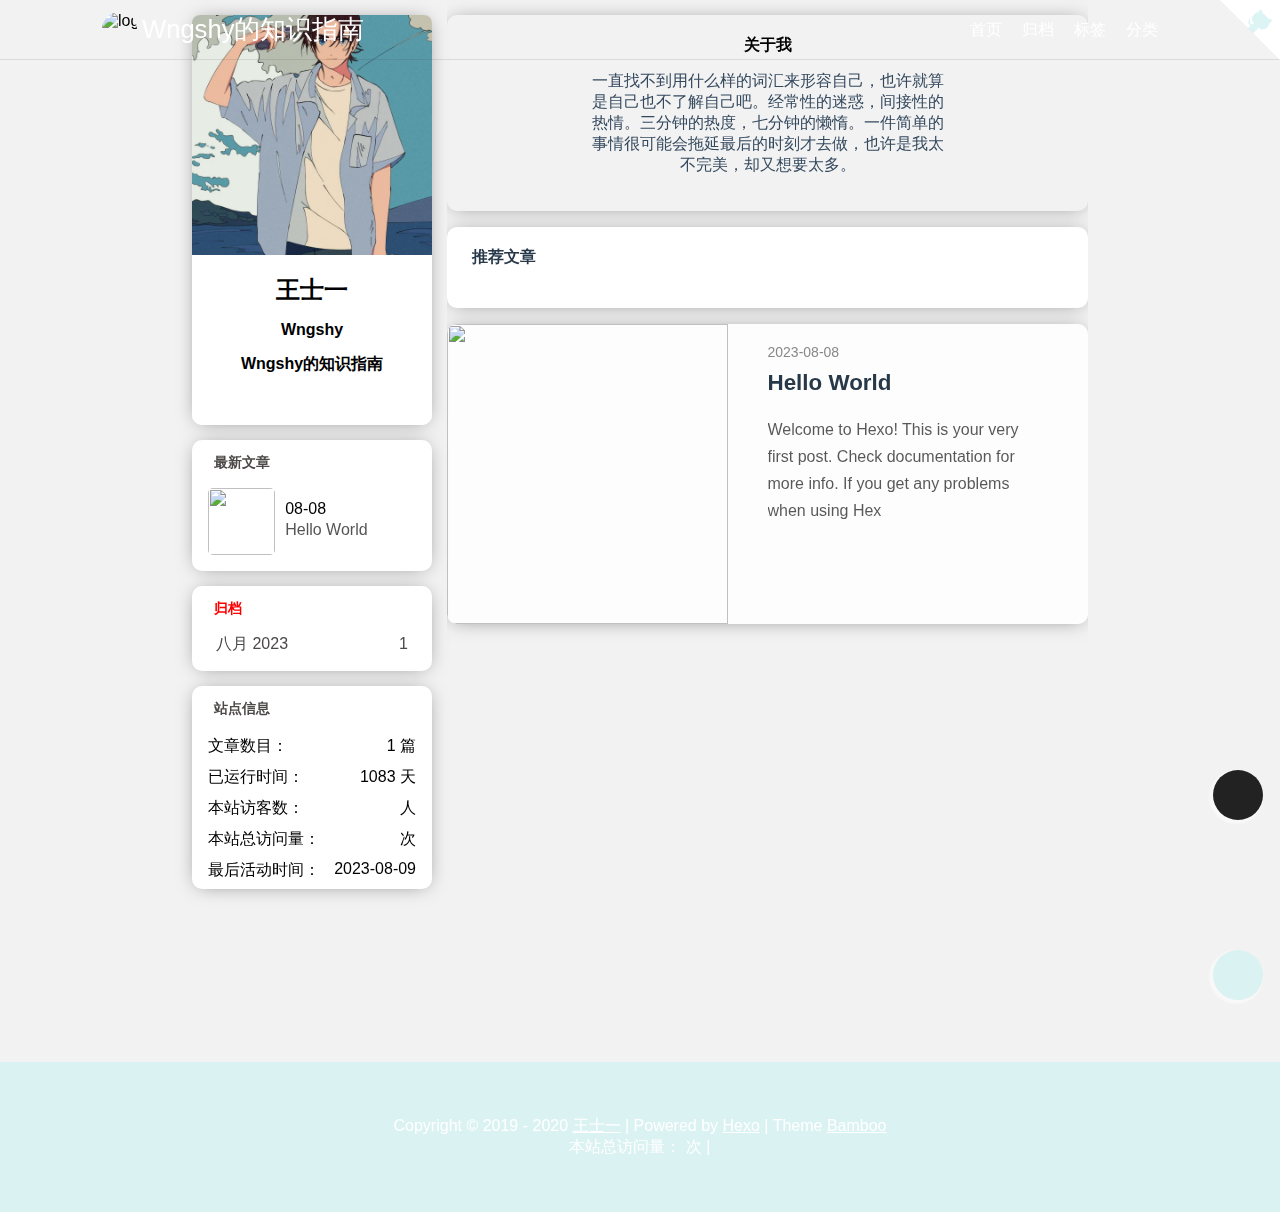
==== commit ea1bff0e: "Site updated: 2023-08-09 17:58:59" ====
--- a/index.html
+++ b/index.html
@@ -1085,10 +1085,6 @@
 		
 			
 		
-			
-		
-			
-		
 	</div>
 </div>
 
@@ -1098,109 +1094,6 @@
     <!-- hash算法 -->
 
 <section class="posts">
-  
-    
-    <article class="post reveal" style="flex-direction: row-reverse;   ">
-      <div class="post-main">
-        <div class="post-info">
-          <div class="post-time">
-            <i class="fas fa-clock" aria-hidden="true"></i>
-            <span class="post-time">2023-08-09</span>
-          </div>
-          <div class="post-title">
-            <a class="post-title-link" href="/2023/08/09/test/">test</a>
-          </div>
-          <div class="post-meta">
-            <div class="post-tags">
-              <!-- 文章详情页的标签 -->
-
-    <i class="iconfont icontag"></i>
-    <ul class="article-tag-list" itemprop="keywords"><li class="article-tag-list-item"><a class="article-tag-list-link" href="/tags/c/" rel="tag">c++</a></li></ul>
-
-            </div>
-            <div class="post-categories">
-              <!-- 文章详情页的分类 -->
-
-<div class="article-category">
-  <i class="iconfont iconbookmark1"></i>
-  <a class="article-category-link" href="/categories/C/">C++</a>
-</div>
-
-
-            </div>
-          </div>
-          <div class="post-img-mobile">
-            <a href="/2023/08/09/test/" style="background-size: cover; 
-              background-position: center center;">
-              <img class="lazyload lazyload placeholder" src="https://pic3.zhimg.com/80/v2-e5c15010b8ba4608a1974403a02a2da0_1440w.webp" class="lazyload placeholder" data-srcset="https://pic3.zhimg.com/80/v2-e5c15010b8ba4608a1974403a02a2da0_1440w.webp" srcset="https://pic1.zhimg.com/v2-cd38920285d125be80b3eb504052c550_b.webp" alt="">
-            </a>
-          </div>
-          <div class="post-content">
-            aaaaaaaaaaaaaaaaaz
-zzzz
-
-          </div>
-        </div>
-        <div class="post-more">
-          <a href="/2023/08/09/test/">
-            <i class="iconfont iconmore" pointer style="float: right;  " title="阅读更多"></i>
-          </a>
-        </div>
-      </div>
-      <div class="post-img">
-        <a href="/2023/08/09/test/" style="background-size: cover; 
-          background-position: center center;">
-          <img class="lazyload lazyload placeholder" src="https://pic3.zhimg.com/80/v2-e5c15010b8ba4608a1974403a02a2da0_1440w.webp" class="lazyload placeholder" data-srcset="https://pic3.zhimg.com/80/v2-e5c15010b8ba4608a1974403a02a2da0_1440w.webp" srcset="https://pic1.zhimg.com/v2-cd38920285d125be80b3eb504052c550_b.webp" alt="">
-        </a>
-      </div>
-    </article>
-  
-    
-    <article class="post reveal" style="   ">
-      <div class="post-main">
-        <div class="post-info">
-          <div class="post-time">
-            <i class="fas fa-clock" aria-hidden="true"></i>
-            <span class="post-time">2023-08-08</span>
-          </div>
-          <div class="post-title">
-            <a class="post-title-link" href="/2023/08/08/hello/">hello</a>
-          </div>
-          <div class="post-meta">
-            <div class="post-tags">
-              <!-- 文章详情页的标签 -->
-
-            </div>
-            <div class="post-categories">
-              <!-- 文章详情页的分类 -->
-
-
-            </div>
-          </div>
-          <div class="post-img-mobile">
-            <a href="/2023/08/08/hello/" style="background-size: cover; 
-              background-position: center center;">
-              <img class="lazyload lazyload placeholder" src="https://pic2.zhimg.com/80/v2-63bbdb5b76b8d349ad35ff4281efbd37_1440w.webp" class="lazyload placeholder" data-srcset="https://pic2.zhimg.com/80/v2-63bbdb5b76b8d349ad35ff4281efbd37_1440w.webp" srcset="https://pic1.zhimg.com/v2-cd38920285d125be80b3eb504052c550_b.webp" alt="">
-            </a>
-          </div>
-          <div class="post-content">
-            Hello!!!一段文章内容aaaaaaaaaaaaaaaaaaaaaaaaaaaaaaaaaaaaaaaaaaaaaaaaaaaaaaaaaaaaaaaa
-
-          </div>
-        </div>
-        <div class="post-more">
-          <a href="/2023/08/08/hello/">
-            <i class="iconfont iconmore" pointer style="  " title="阅读更多"></i>
-          </a>
-        </div>
-      </div>
-      <div class="post-img">
-        <a href="/2023/08/08/hello/" style="background-size: cover; 
-          background-position: center center;">
-          <img class="lazyload lazyload placeholder" src="https://pic2.zhimg.com/80/v2-63bbdb5b76b8d349ad35ff4281efbd37_1440w.webp" class="lazyload placeholder" data-srcset="https://pic2.zhimg.com/80/v2-63bbdb5b76b8d349ad35ff4281efbd37_1440w.webp" srcset="https://pic1.zhimg.com/v2-cd38920285d125be80b3eb504052c550_b.webp" alt="">
-        </a>
-      </div>
-    </article>
   
     
     <article class="post reveal" style="flex-direction: row-reverse;   ">
@@ -1227,7 +1120,7 @@
           <div class="post-img-mobile">
             <a href="/2023/08/08/hello-world/" style="background-size: cover; 
               background-position: center center;">
-              <img class="lazyload lazyload placeholder" src="https://pic3.zhimg.com/80/v2-5f7cb7e900b9dcf5354c3d4d2c5cc3c2_1440w.webp" class="lazyload placeholder" data-srcset="https://pic3.zhimg.com/80/v2-5f7cb7e900b9dcf5354c3d4d2c5cc3c2_1440w.webp" srcset="https://pic1.zhimg.com/v2-cd38920285d125be80b3eb504052c550_b.webp" alt="">
+              <img class="lazyload lazyload placeholder" src="https://s1.imagehub.cc/images/2023/08/09/723b9c02f271b5e87.jpeg" class="lazyload placeholder" data-srcset="https://s1.imagehub.cc/images/2023/08/09/723b9c02f271b5e87.jpeg" srcset="https://pic1.zhimg.com/v2-cd38920285d125be80b3eb504052c550_b.webp" alt="">
             </a>
           </div>
           <div class="post-content">
@@ -1243,7 +1136,7 @@
       <div class="post-img">
         <a href="/2023/08/08/hello-world/" style="background-size: cover; 
           background-position: center center;">
-          <img class="lazyload lazyload placeholder" src="https://pic3.zhimg.com/80/v2-5f7cb7e900b9dcf5354c3d4d2c5cc3c2_1440w.webp" class="lazyload placeholder" data-srcset="https://pic3.zhimg.com/80/v2-5f7cb7e900b9dcf5354c3d4d2c5cc3c2_1440w.webp" srcset="https://pic1.zhimg.com/v2-cd38920285d125be80b3eb504052c550_b.webp" alt="">
+          <img class="lazyload lazyload placeholder" src="https://s1.imagehub.cc/images/2023/08/09/723b9c02f271b5e87.jpeg" class="lazyload placeholder" data-srcset="https://s1.imagehub.cc/images/2023/08/09/723b9c02f271b5e87.jpeg" srcset="https://pic1.zhimg.com/v2-cd38920285d125be80b3eb504052c550_b.webp" alt="">
         </a>
       </div>
     </article>
@@ -1260,9 +1153,9 @@
   <div class='content'>
     
       
-        <a class='avatar flat-box rectangle' href='/about/'>
+        <div class='avatar'>
           <img src='/medias/user.jpg'/>
-        </a>
+        </div>
       
     
     
@@ -1324,45 +1217,10 @@
     
       
         
-    <section class="widget side_category">
-      
-  <header>
-    
-      <a style="color: " href='/categories'><i class="fas fa-folder-open fa-fw" aria-hidden="true"></i><span class='name'>文章分类</span></a>
-    
-  </header>
-
-
-      <div class='content'>
-        <ul class="entry navigation">
-          
-            <li><a class="flat-box"
-              title="/categories/C/" href="/categories/C/"
-              id="categoriesC"
-              ><div class='name'>C++</div><div class='badge'>(1)</div></a></li>
-          
-        </ul>
-      </div>
-    </section>
-  
-  
-      
-      
-        
-<section class="widget side_tagcloud">
-    
-  <header>
-    
-      <a style="color: " href='/tags/'><i class="fas fa-tags fa-fw" aria-hidden="true"></i><span class='name'>热门标签</span></a>
-    
-  </header>
-
-
-    <div class='content'>
-    <a href="/tags/c/" style="font-size: 14px; color: #999">c++</a>
-    </div>
-</section>
-
+  
+      
+      
+        
   
       
       
@@ -1387,51 +1245,9 @@
             
 
             <div class="post-img-box">
-              <a href="/2023/08/09/test/" class="post-img " style="background-size: cover; 
-                background-position: center center;">
-                <img class="lazyload lazyload placeholder" style="width:100%;height:100%;object-fit:cover;" data-src="https://pic3.zhimg.com/80/v2-e5c15010b8ba4608a1974403a02a2da0_1440w.webp" class="lazyload placeholder" data-srcset="https://pic3.zhimg.com/80/v2-e5c15010b8ba4608a1974403a02a2da0_1440w.webp" srcset="https://pic1.zhimg.com/v2-cd38920285d125be80b3eb504052c550_b.webp" alt="">
-              </a>
-            </div>
-            <div class="post-date-title">
-              <div>
-                
-                  <span class="post-date">08-09</span>
-                
-              </div>
-              <a class="post-title" href="/2023/08/09/test/">test</a>
-            </div>
-          </div>
-        
-          <div class="aside-list-item">
-            
-            
-            
-
-            <div class="post-img-box">
-              <a href="/2023/08/08/hello/" class="post-img " style="background-size: cover; 
-                background-position: center center;">
-                <img class="lazyload lazyload placeholder" style="width:100%;height:100%;object-fit:cover;" data-src="https://pic2.zhimg.com/80/v2-63bbdb5b76b8d349ad35ff4281efbd37_1440w.webp" class="lazyload placeholder" data-srcset="https://pic2.zhimg.com/80/v2-63bbdb5b76b8d349ad35ff4281efbd37_1440w.webp" srcset="https://pic1.zhimg.com/v2-cd38920285d125be80b3eb504052c550_b.webp" alt="">
-              </a>
-            </div>
-            <div class="post-date-title">
-              <div>
-                
-                  <span class="post-date">08-08</span>
-                
-              </div>
-              <a class="post-title" href="/2023/08/08/hello/">hello</a>
-            </div>
-          </div>
-        
-          <div class="aside-list-item">
-            
-            
-            
-
-            <div class="post-img-box">
               <a href="/2023/08/08/hello-world/" class="post-img " style="background-size: cover; 
                 background-position: center center;">
-                <img class="lazyload lazyload placeholder" style="width:100%;height:100%;object-fit:cover;" data-src="https://pic3.zhimg.com/80/v2-5f7cb7e900b9dcf5354c3d4d2c5cc3c2_1440w.webp" class="lazyload placeholder" data-srcset="https://pic3.zhimg.com/80/v2-5f7cb7e900b9dcf5354c3d4d2c5cc3c2_1440w.webp" srcset="https://pic1.zhimg.com/v2-cd38920285d125be80b3eb504052c550_b.webp" alt="">
+                <img class="lazyload lazyload placeholder" style="width:100%;height:100%;object-fit:cover;" data-src="https://s1.imagehub.cc/images/2023/08/09/723b9c02f271b5e87.jpeg" class="lazyload placeholder" data-srcset="https://s1.imagehub.cc/images/2023/08/09/723b9c02f271b5e87.jpeg" srcset="https://pic1.zhimg.com/v2-cd38920285d125be80b3eb504052c550_b.webp" alt="">
               </a>
             </div>
             <div class="post-date-title">
@@ -1451,7 +1267,7 @@
       
   <section class="widget side_archives">
     
-    <header><a style="color: red" href='/archives/'><i class="fas fa-archive fa-fw" aria-hidden="true"></i><span class='name'>归档</span></a></header><div class="content"><ul class="card-archive-list"><li class="card-archive-list-item"><a class="card-archive-list-link" href="/archives/2023/08/"><span class="card-archive-list-date">八月 2023</span><span class="card-archive-list-count">3</span></a></li></ul></div>
+    <header><a style="color: red" href='/archives/'><i class="fas fa-archive fa-fw" aria-hidden="true"></i><span class='name'>归档</span></a></header><div class="content"><ul class="card-archive-list"><li class="card-archive-list-item"><a class="card-archive-list-link" href="/archives/2023/08/"><span class="card-archive-list-date">八月 2023</span><span class="card-archive-list-count">1</span></a></li></ul></div>
   </section>
 
       <section class="widget side_webinfo">
@@ -1468,7 +1284,7 @@
       
         <div class="webinfo-item">
           <div>文章数目：</div>
-          <div>3 篇</div>
+          <div>1 篇</div>
         </div>
       
 
@@ -1511,7 +1327,7 @@
         <div class="webinfo-item">
           <div>最后活动时间：</div>
           
-            <div id="last-update" style="display: none;">Wed Aug 09 2023 16:52:47 GMT+0800 (GMT+08:00)</div>
+            <div id="last-update" style="display: none;">Wed Aug 09 2023 17:58:56 GMT+0800 (GMT+08:00)</div>
             <div id="last-update-show">2023-08-09 日</div>
           
         </div>
--- a/css/style.css
+++ b/css/style.css
@@ -2828,7 +2828,7 @@
   line-height: 18px;
 }
 .bg-light-floor-tagDetail {
-  background: ;
+  background: url("https://raw.githubusercontent.com/Wangshiyi101/wangshiyi101.github.io/master/medias/archiv_bg.png");
   background-size: cover;
   background-position: center center;
 }
@@ -2836,6 +2836,7 @@
   position: relative;
   width: 100%;
   height: 60vh;
+  height: 100vh;
   overflow: hidden;
   background-size: cover;
   background-position: center center;
@@ -2951,7 +2952,7 @@
   border-radius: 10px;
 }
 .bg-light-floor-categoryDetail {
-  background: ;
+  background: url("https://raw.githubusercontent.com/Wangshiyi101/wangshiyi101.github.io/master/medias/archiv_bg.png");
   background-size: cover;
   background-position: center center;
 }
@@ -2959,6 +2960,7 @@
   position: relative;
   width: 100%;
   height: 60vh;
+  height: 100vh;
   overflow: hidden;
   background-size: cover;
   background-position: center center;
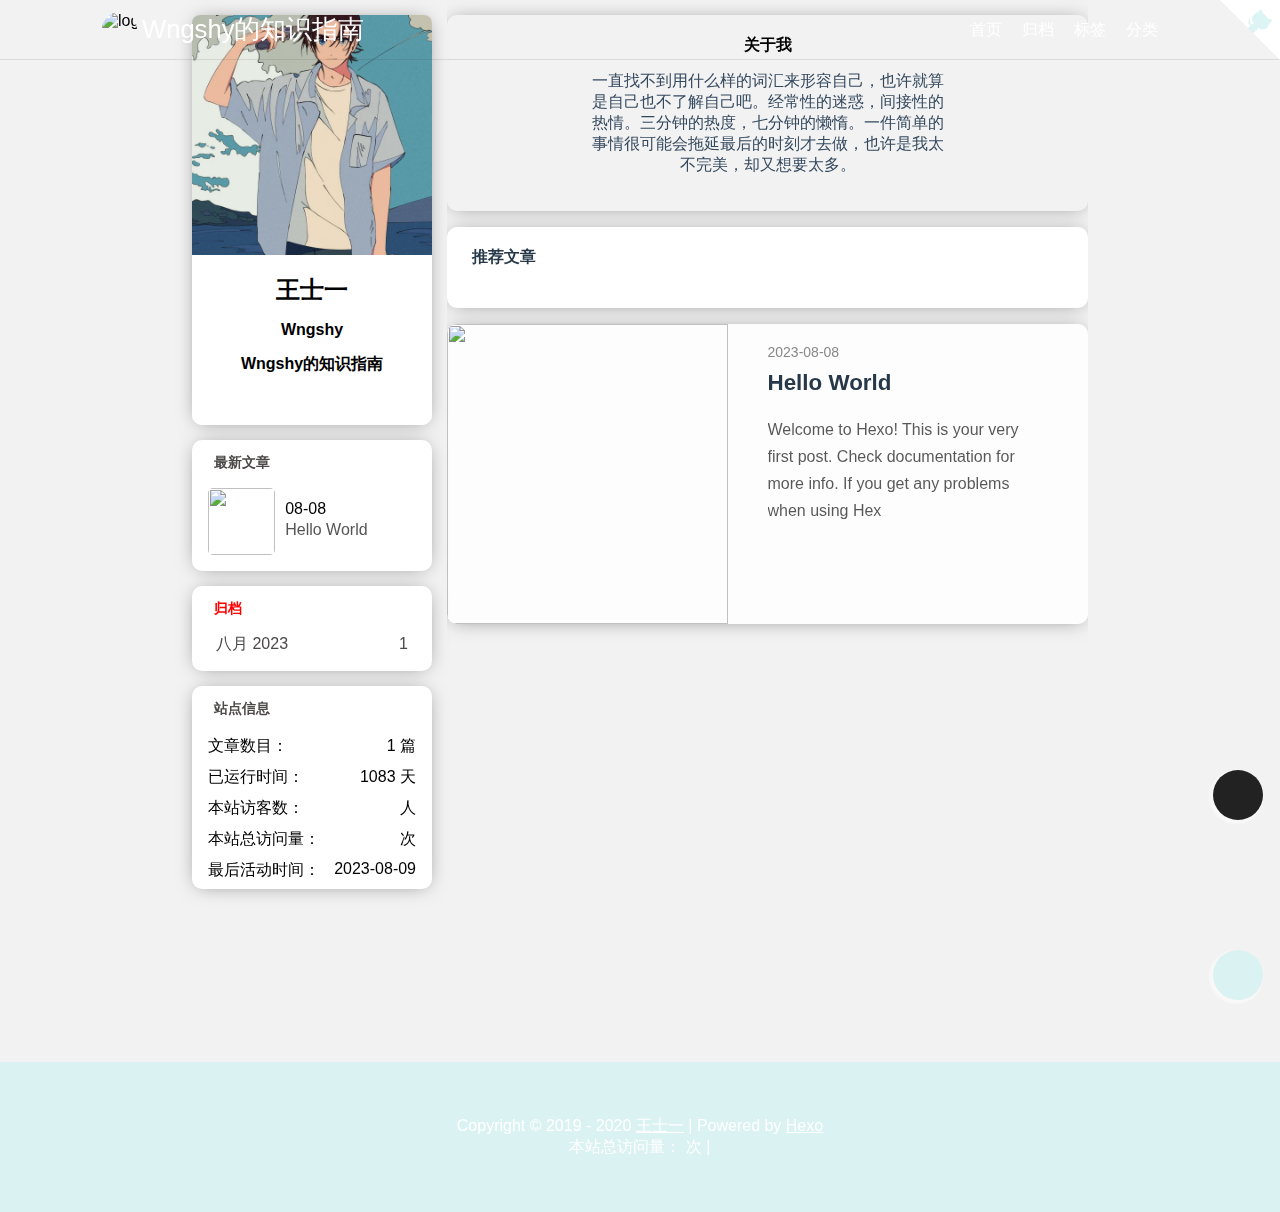
==== commit d6ca885d: "Site updated: 2023-08-09 19:49:25" ====
--- a/index.html
+++ b/index.html
@@ -1327,7 +1327,7 @@
         <div class="webinfo-item">
           <div>最后活动时间：</div>
           
-            <div id="last-update" style="display: none;">Wed Aug 09 2023 17:58:56 GMT+0800 (GMT+08:00)</div>
+            <div id="last-update" style="display: none;">Wed Aug 09 2023 19:49:22 GMT+0800 (GMT+08:00)</div>
             <div id="last-update-show">2023-08-09 日</div>
           
         </div>
@@ -1575,7 +1575,7 @@
       
         
           <div class="footer-copyright">
-            <p>Copyright © 2019 - 2020 <a target="_blank" rel="noopener" href="https://github.com/wangshiyi101">王士一</a> | Powered by <a target="_blank" rel="noopener" href="https://hexo.io/zh-cn/docs/">Hexo</a> | Theme <a target="_blank" rel="noopener" href="https://github.com/yuang01/theme">Bamboo</a> </p>
+            <p>Copyright © 2019 - 2020 <a target="_blank" rel="noopener" href="https://github.com/wangshiyi101">王士一</a> | Powered by <a target="_blank" rel="noopener" href="https://hexo.io/zh-cn/docs/">Hexo</a> </p>
 
           </div>
         
--- a/css/style.css
+++ b/css/style.css
@@ -178,7 +178,7 @@
   color: #fff;
 }
 .bg-floor {
-  background: url("https://raw.githubusercontent.com/Wangshiyi101/wangshiyi101.github.io/master/medias/bgFloor.jpg");
+  background: url("https://s1.imagehub.cc/images/2023/08/09/11ade07dbbbbba6adc.jpeg");
   background-size: cover;
   transition: all 0.3s;
 }
